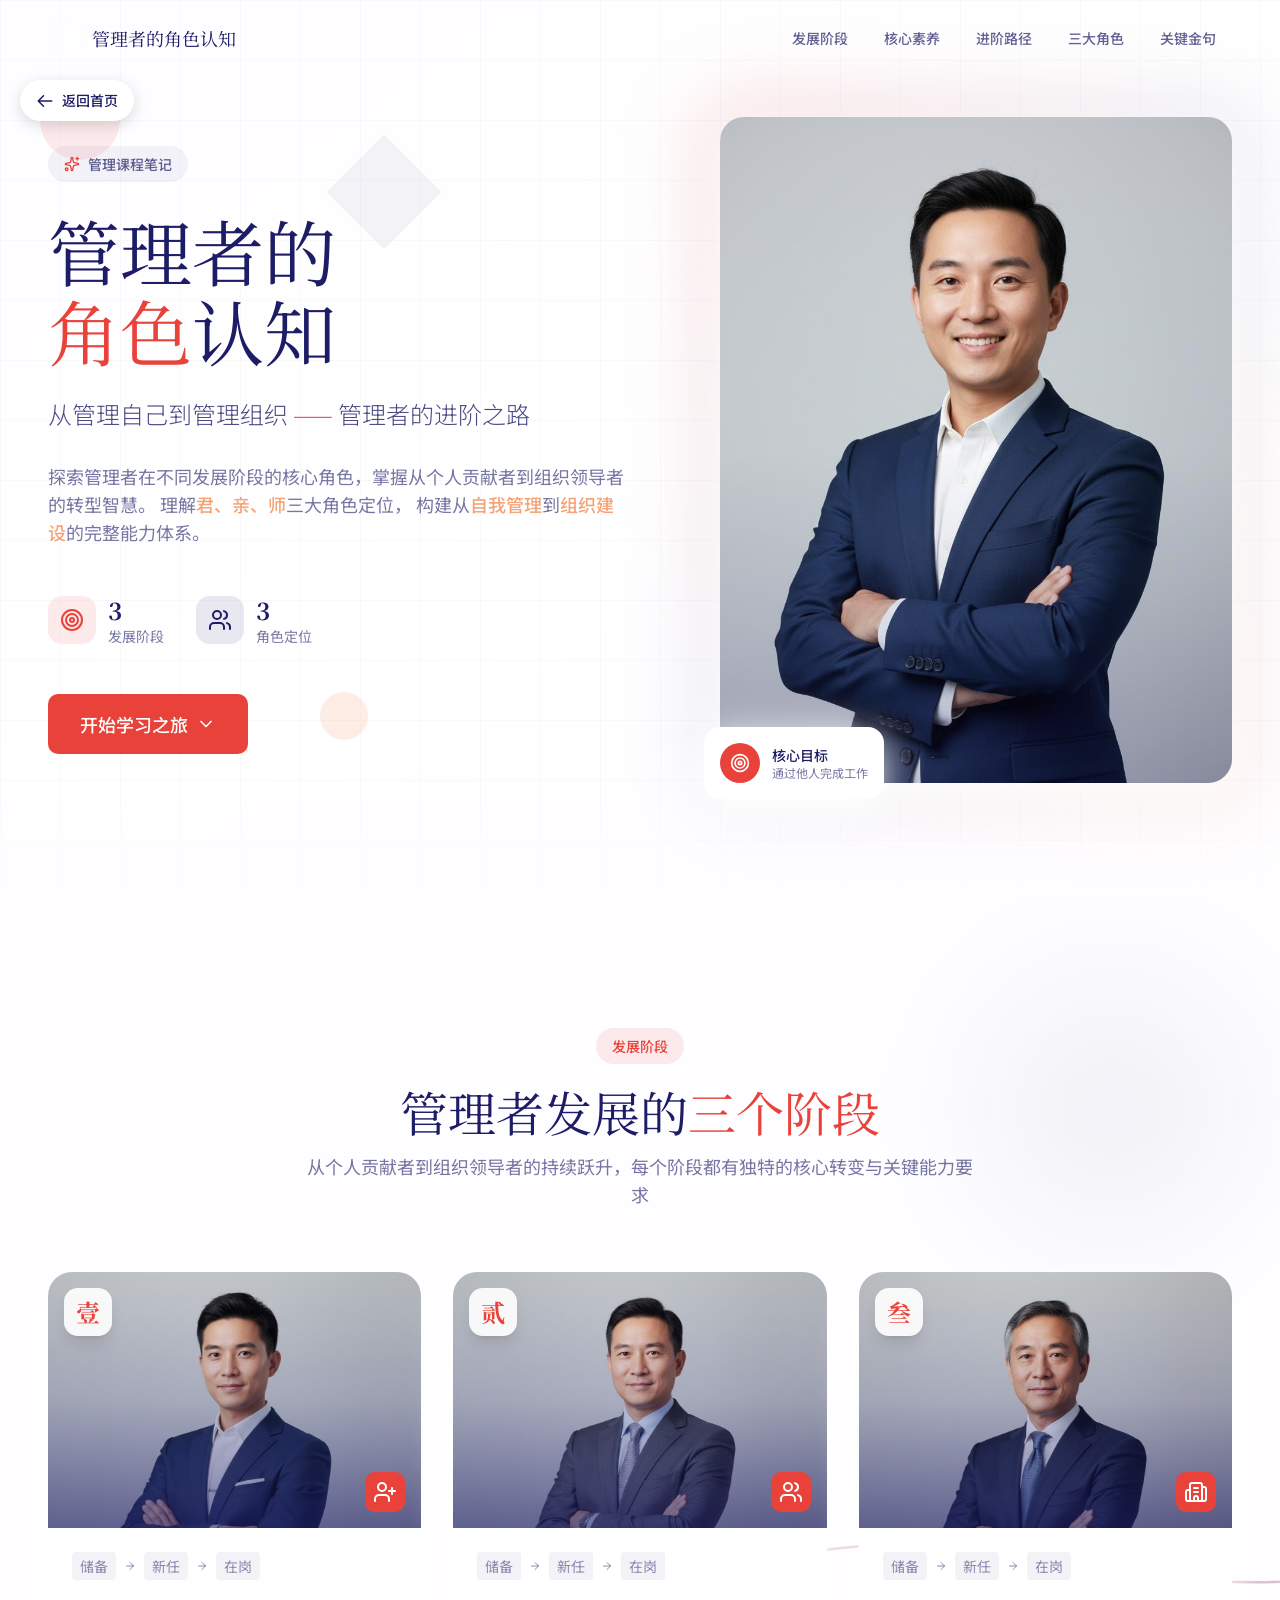
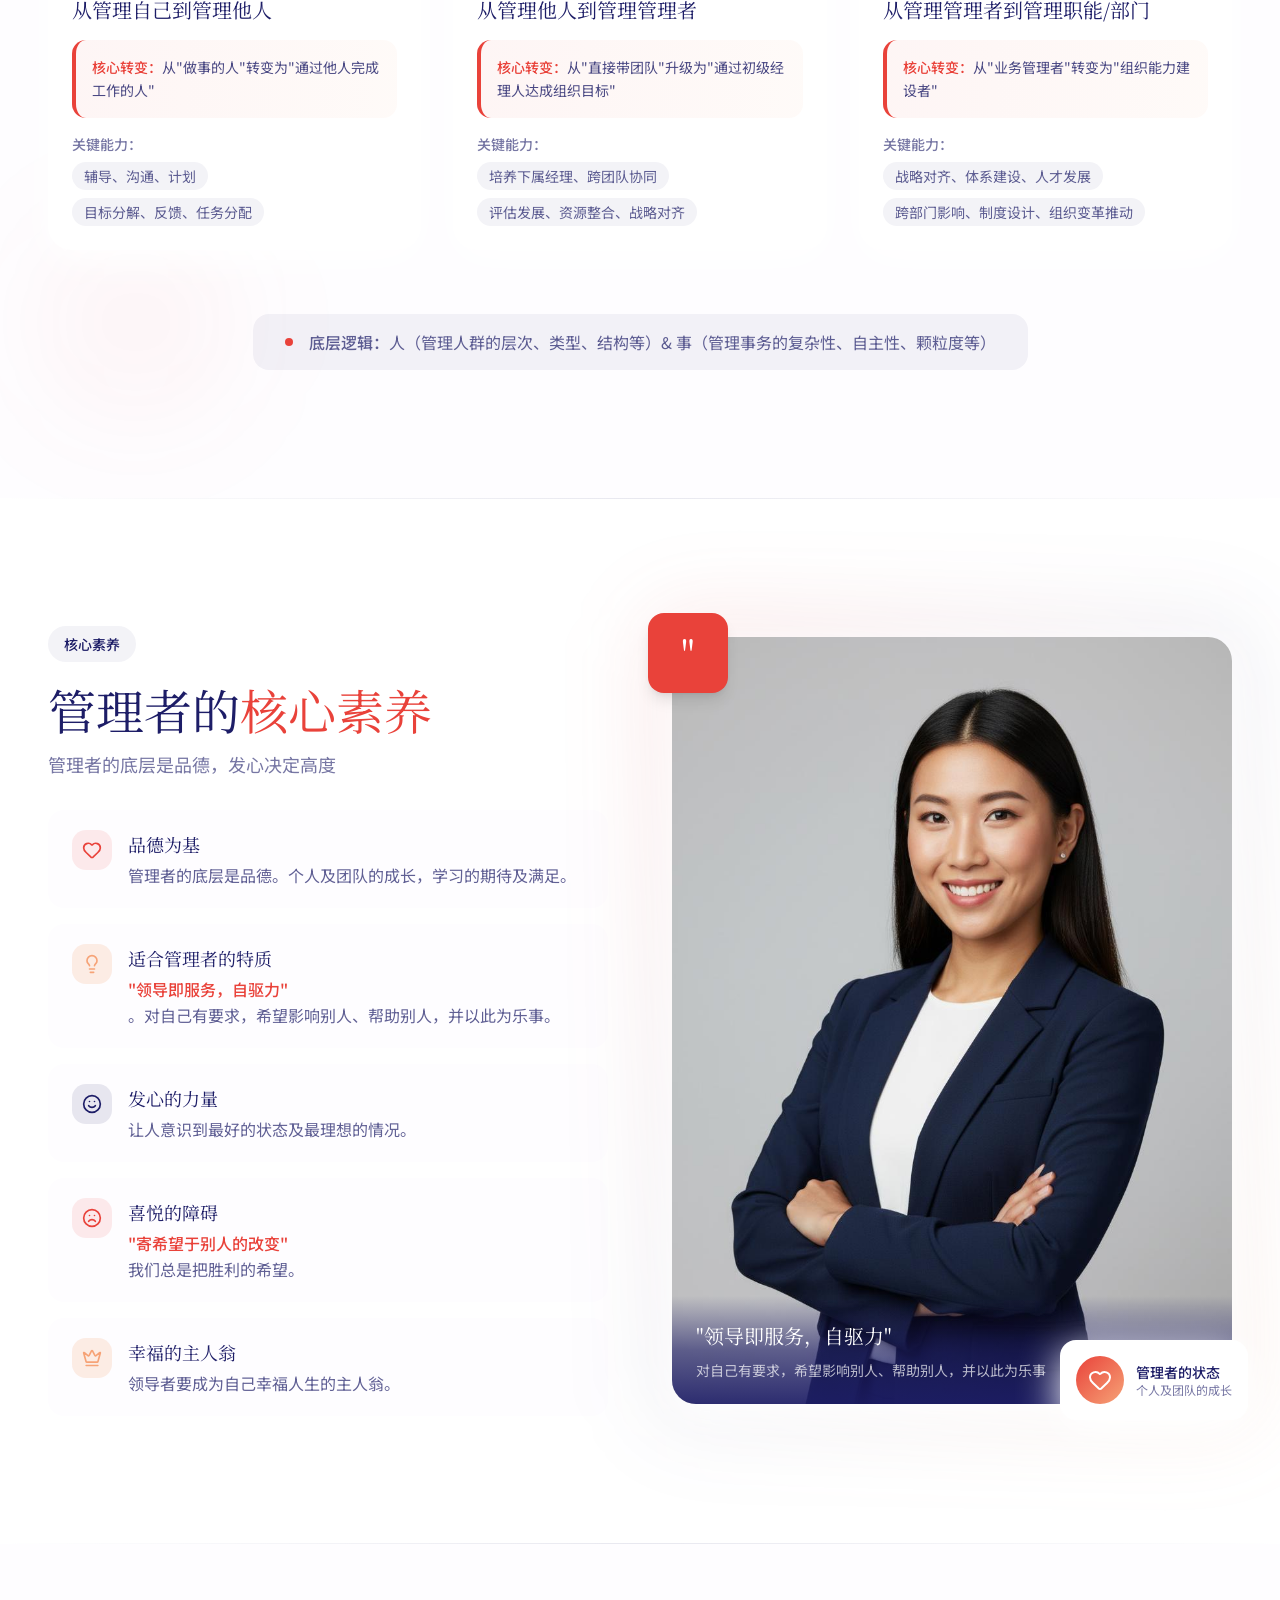
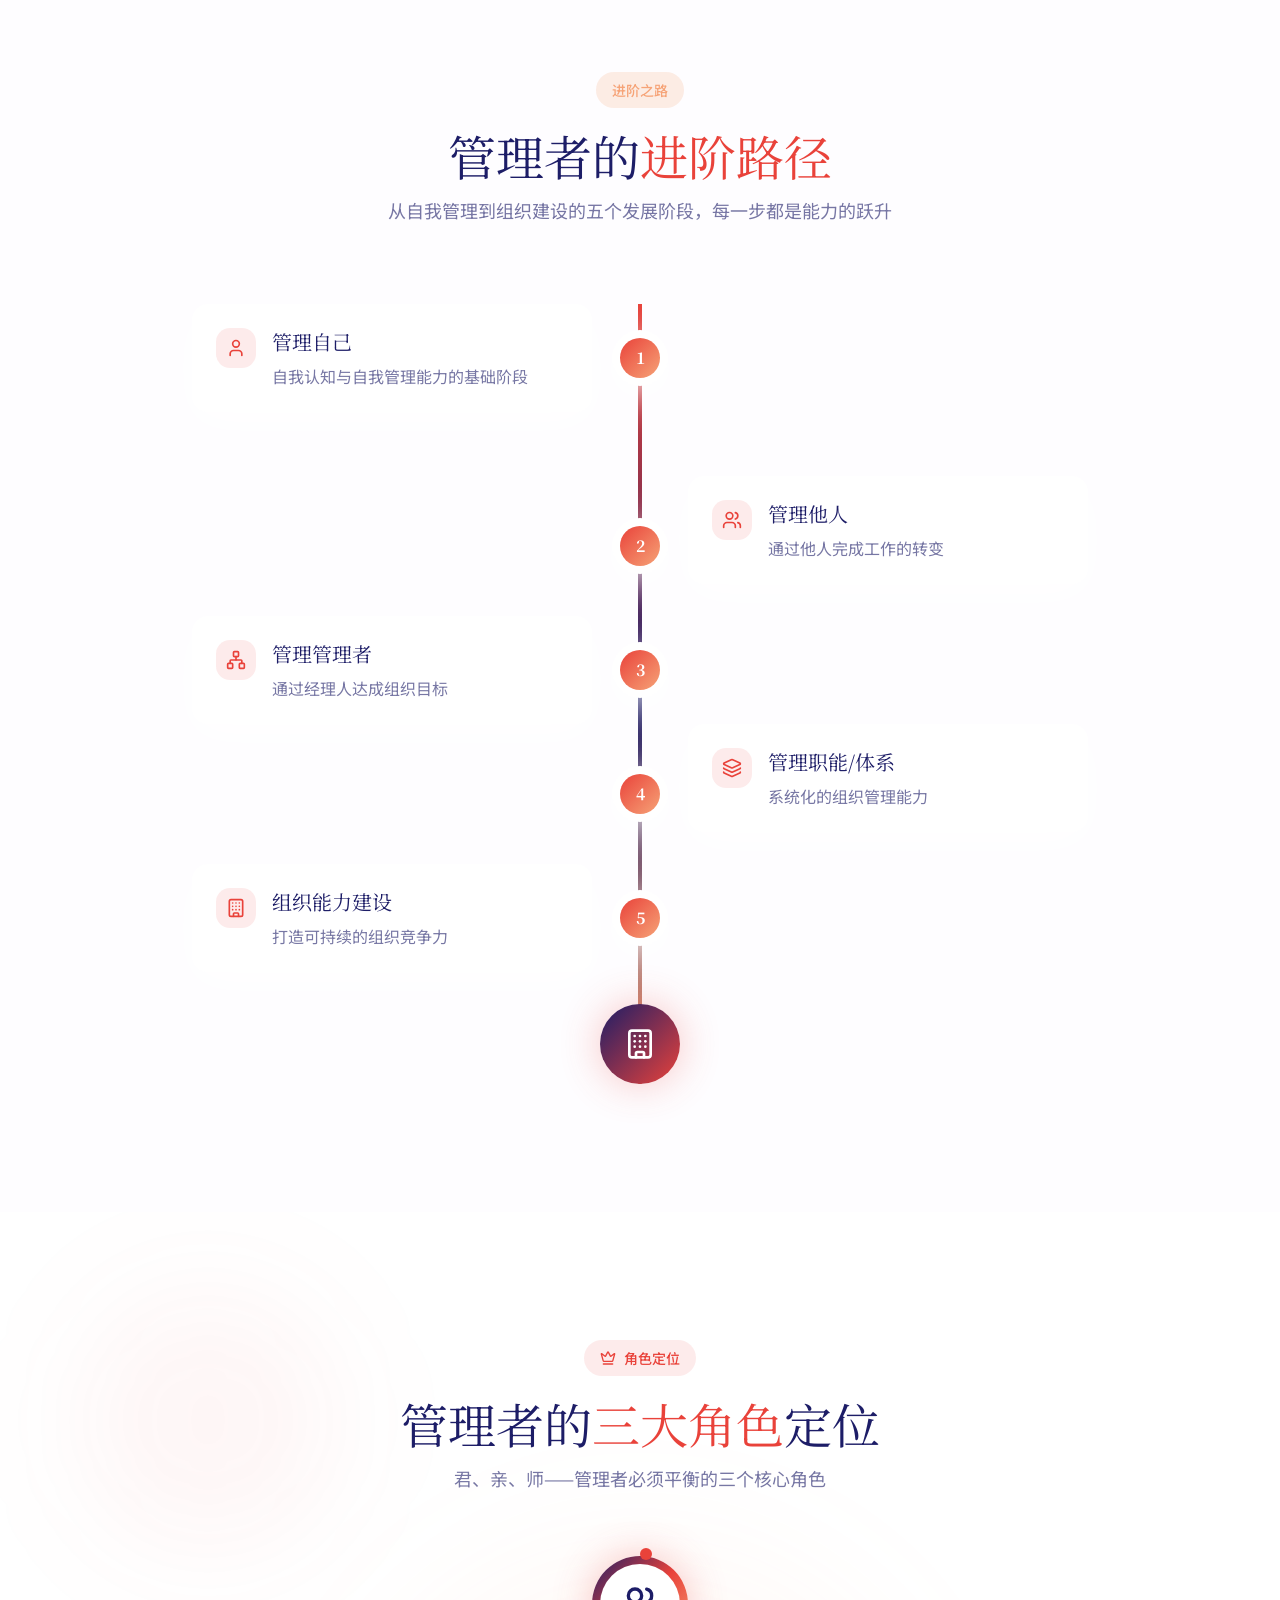
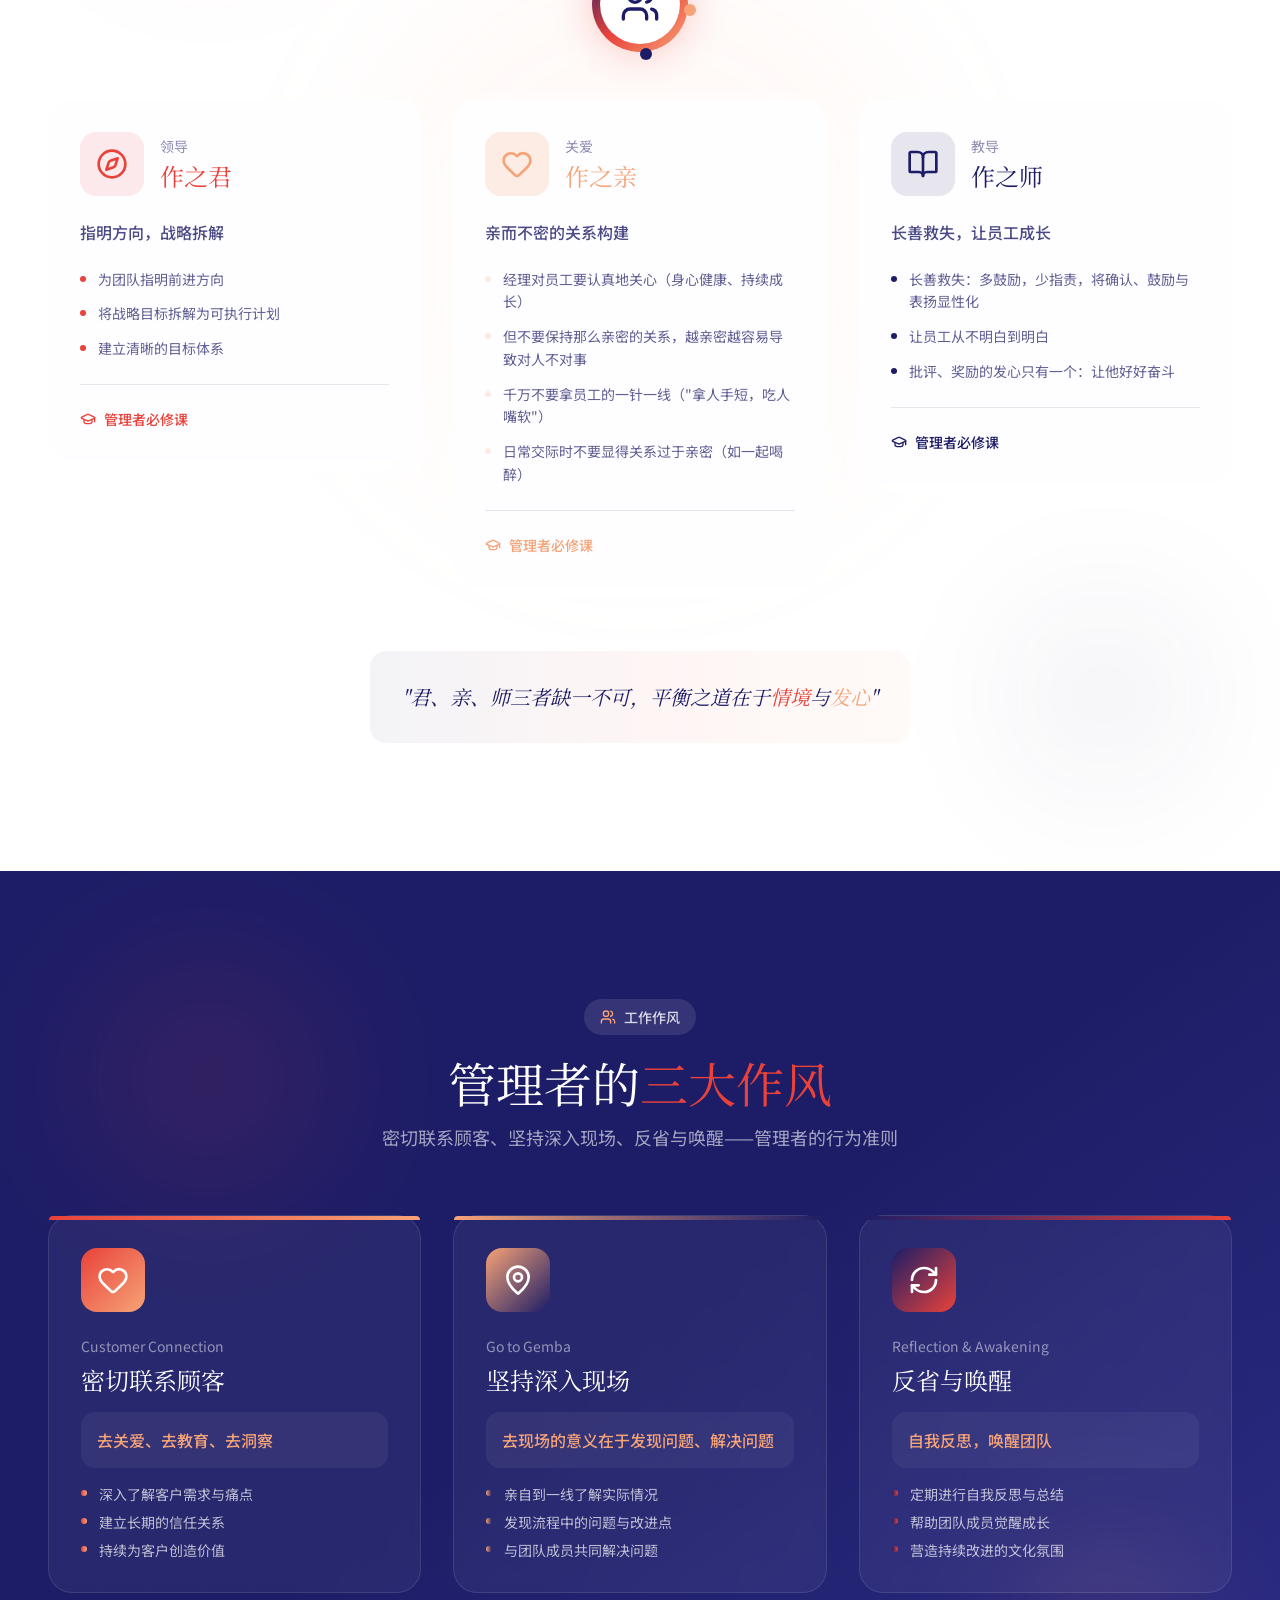
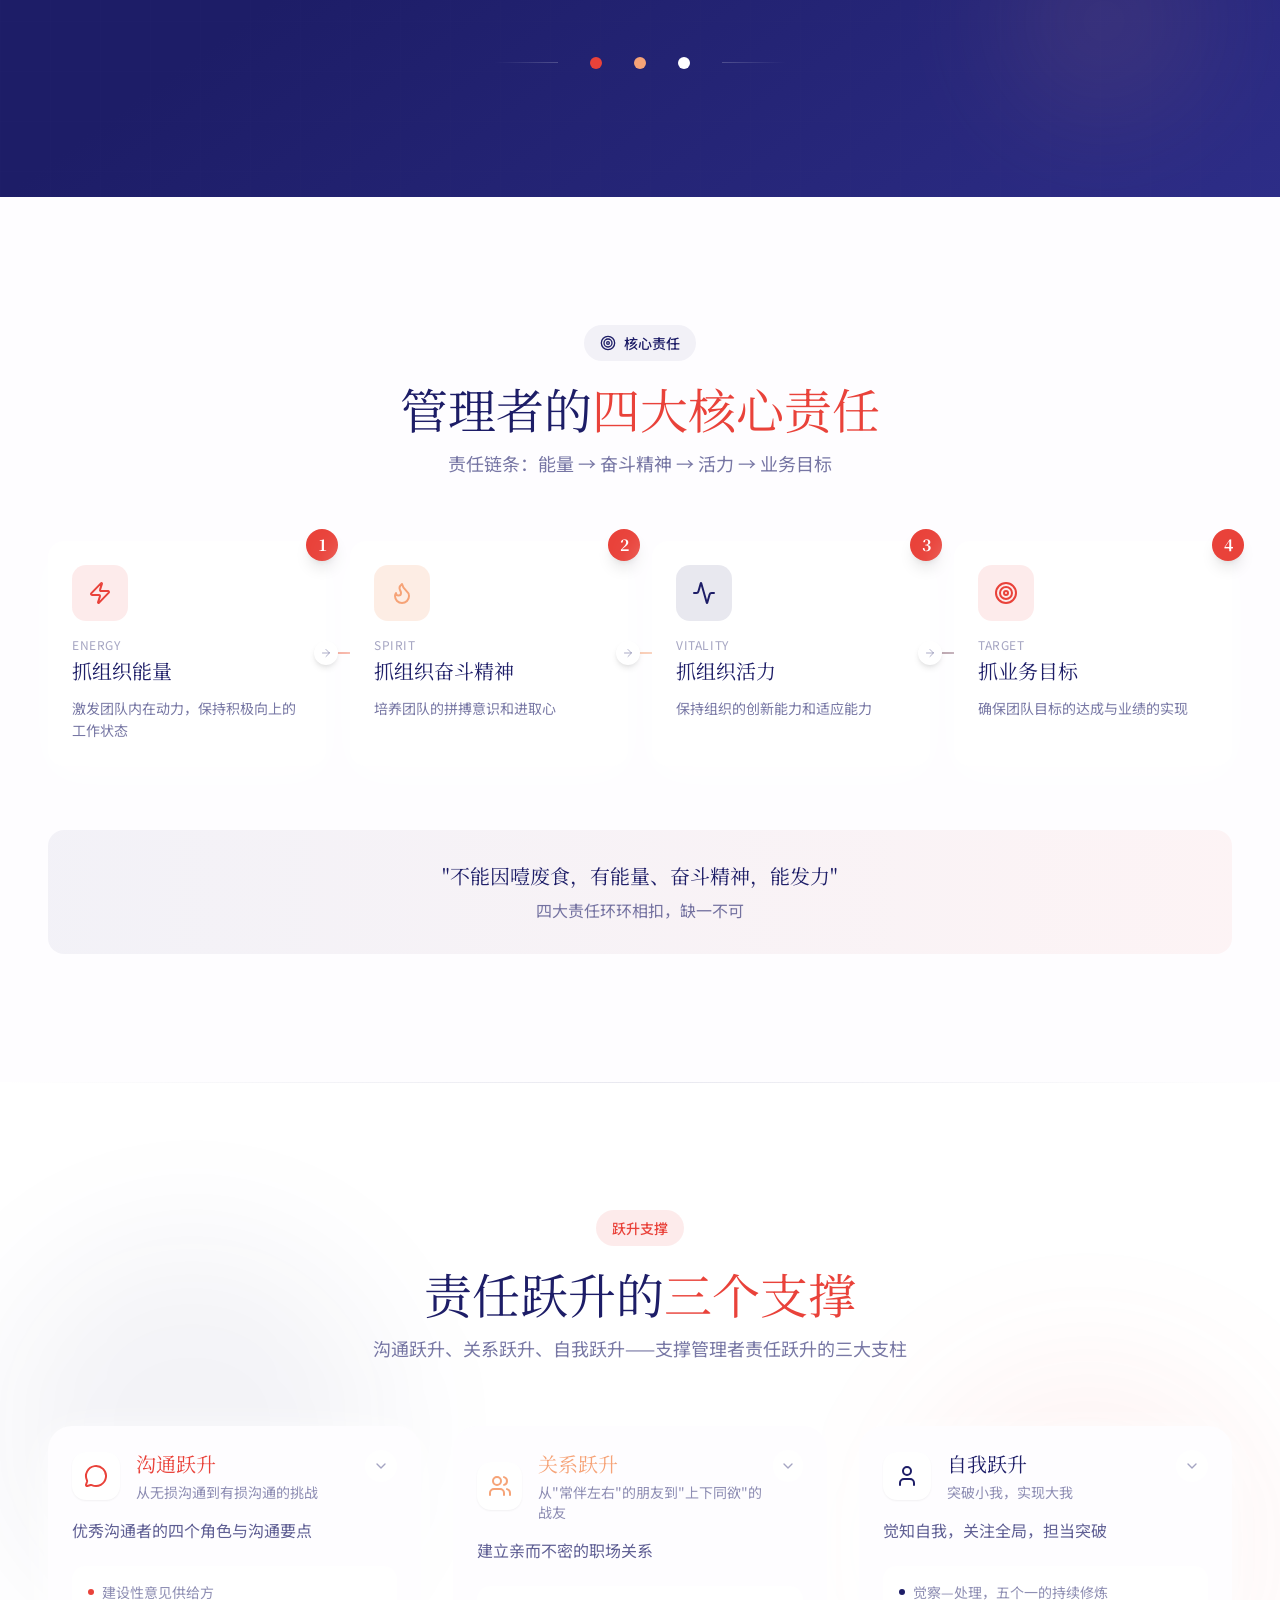
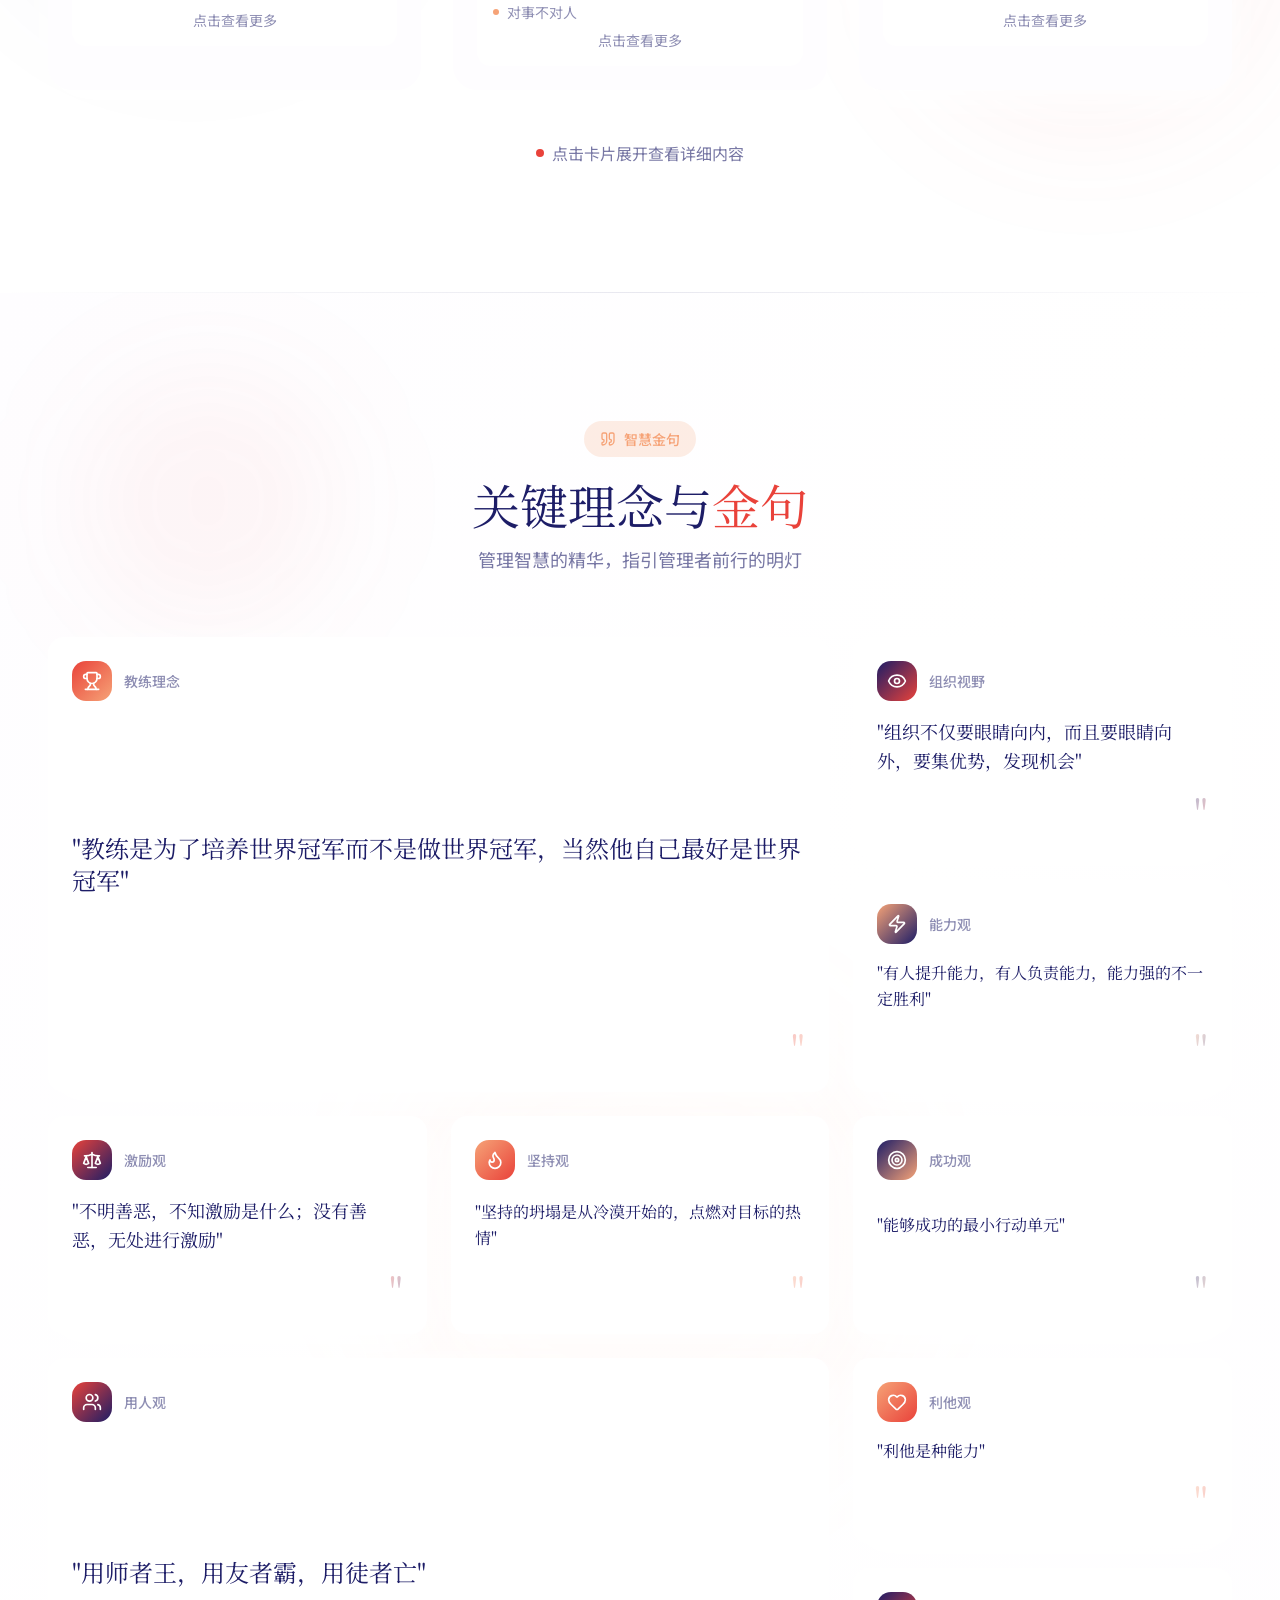
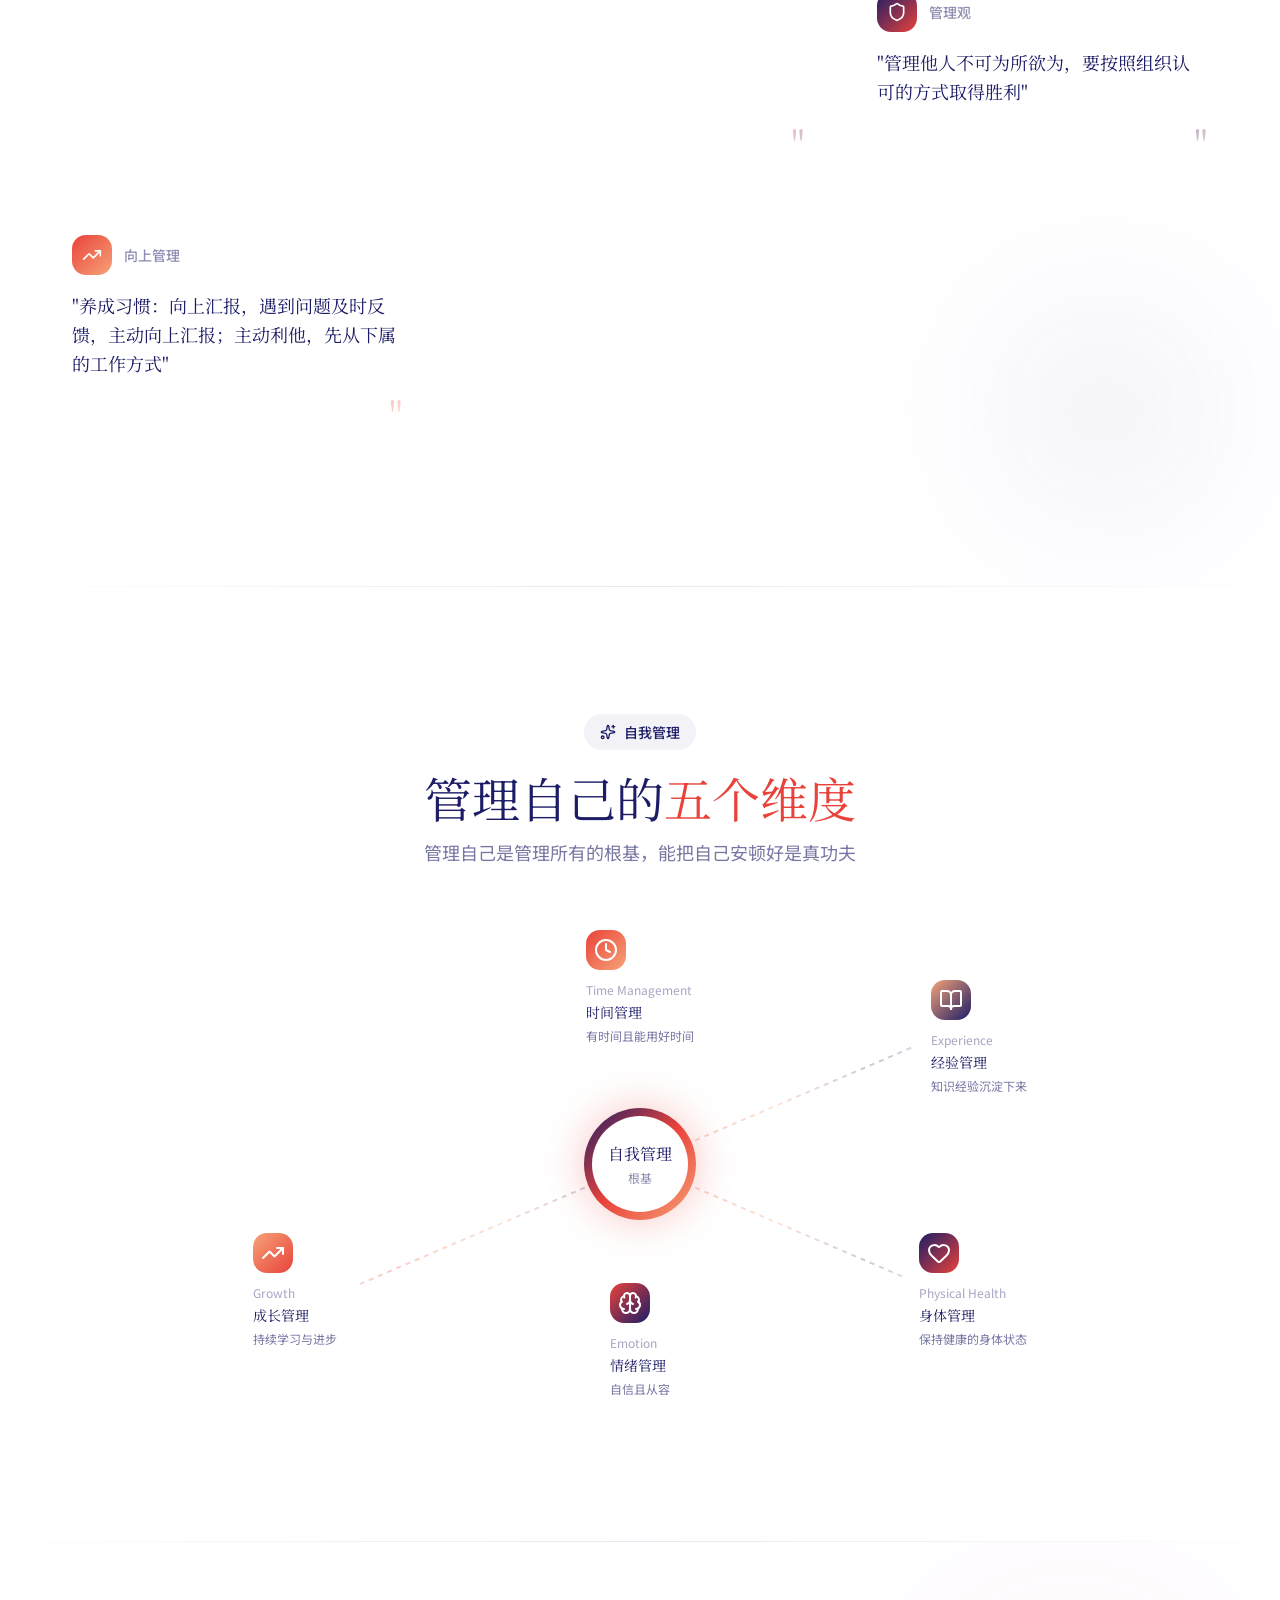
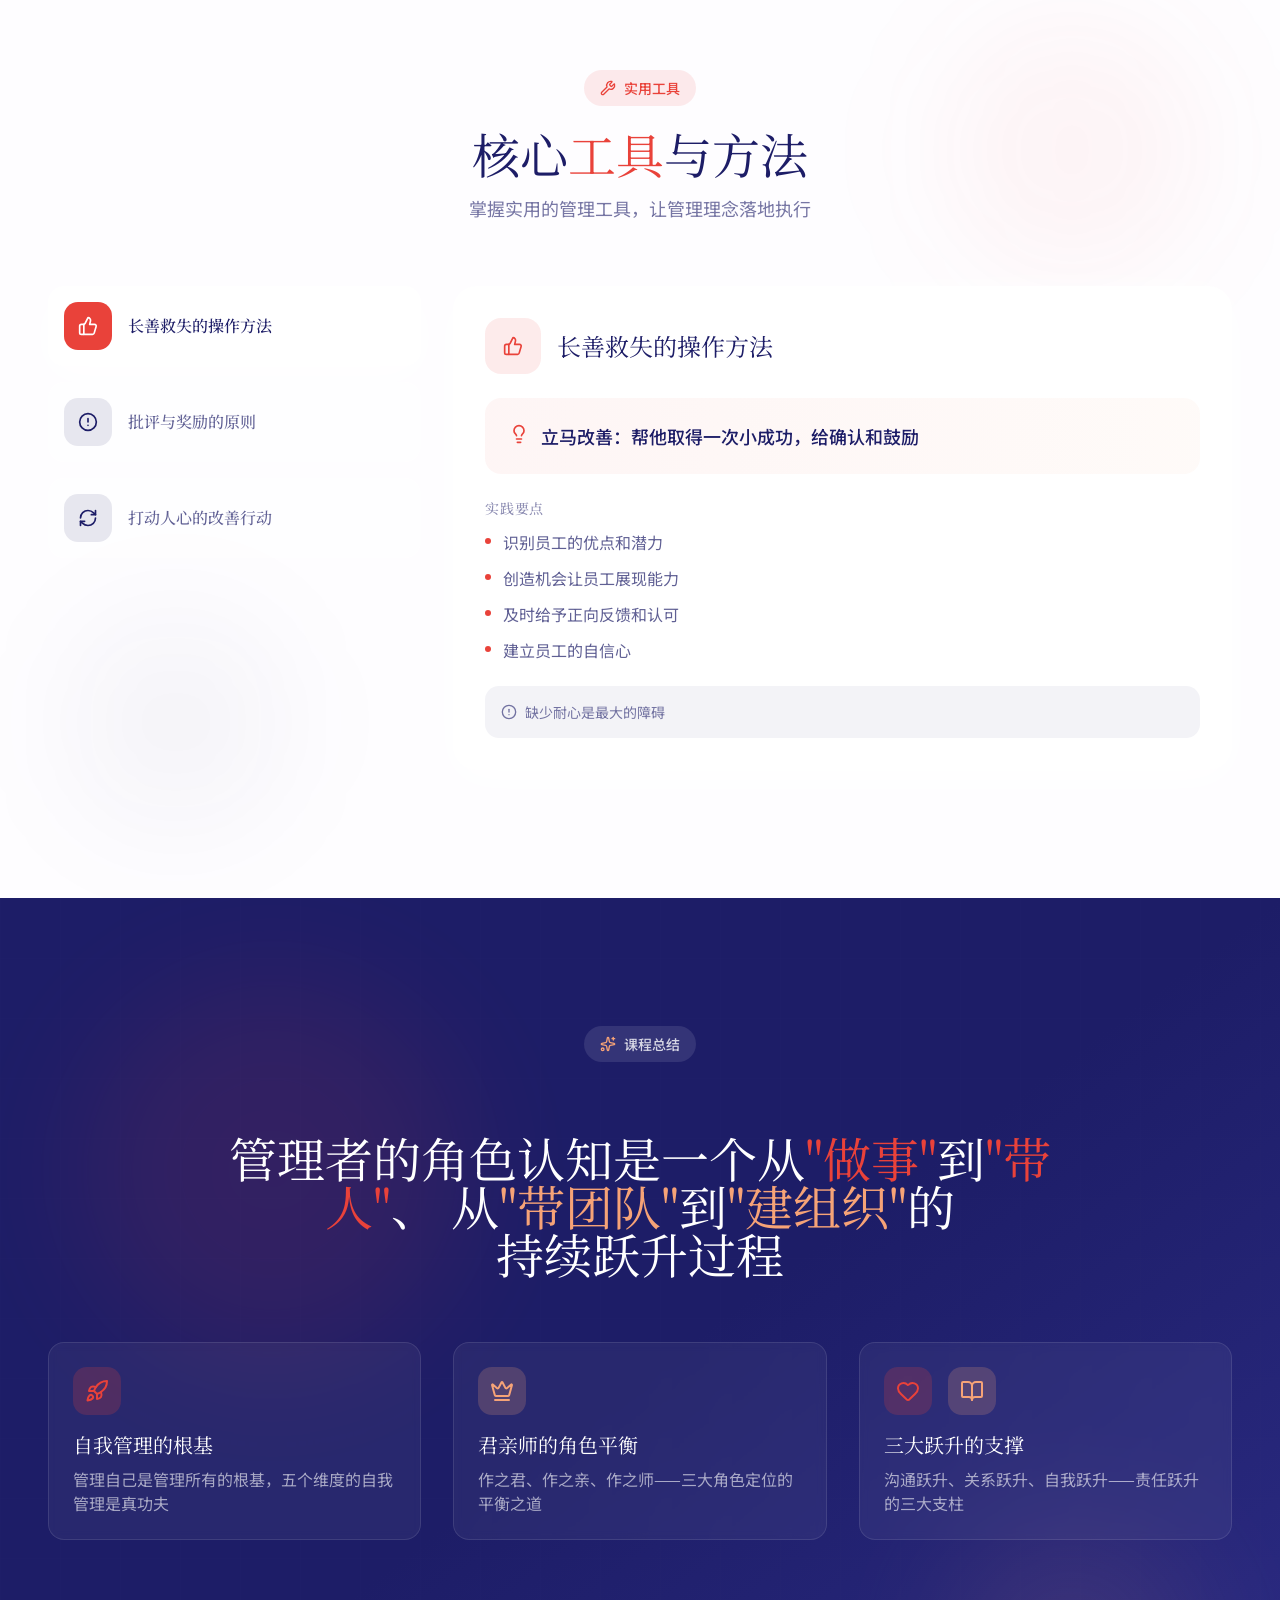
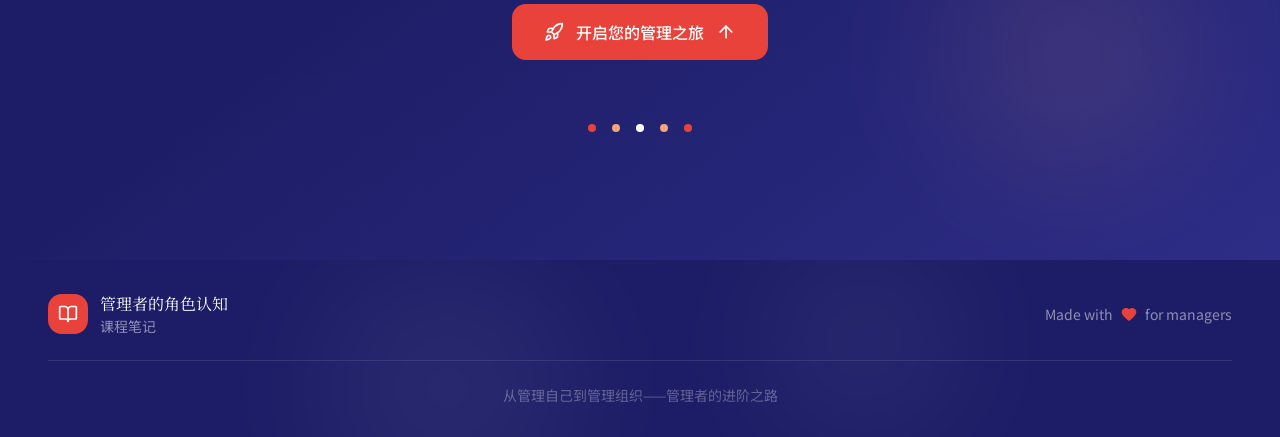
==== course/index.html @ 09b7cb30 "'修改文件目录'" ====
<!doctype html>
<html lang="en">
  <head>
    <meta charset="UTF-8" />
    <meta name="viewport" content="width=device-width, initial-scale=1.0" />
    <title>管理者的角色认知</title>
    <script type="module" crossorigin src="./assets/index-CRTE3Ofo.js"></script>
    <link rel="stylesheet" crossorigin href="./assets/index-DmTUFpWH.css">
    <style>
      /* 返回门户首页按钮 */
      .back-to-portal {
        position: fixed;
        top: 80px;
        left: 20px;
        z-index: 9999;
        display: flex;
        align-items: center;
        gap: 8px;
        padding: 10px 16px;
        background: white;
        border-radius: 50px;
        box-shadow: 0 4px 15px rgba(0,0,0,0.15);
        text-decoration: none;
        color: #1d1d67;
        font-size: 14px;
        font-weight: 500;
        transition: all 0.3s ease;
      }
      .back-to-portal:hover {
        background: #1d1d67;
        color: white;
        transform: translateY(-2px);
      }
      .back-to-portal svg {
        width: 18px;
        height: 18px;
      }
      
      /* 自我管理部分连接线 */
      .self-management-line {
        position: absolute;
        top: 50%;
        left: 50%;
        transform: translate(-50%, -50%);
        width: 2px;
        height: 80px;
        background: linear-gradient(to bottom, rgba(29,29,103,0.2), rgba(233,66,58,0.3));
        z-index: 5;
      }
      
      .self-management-line::before {
        content: '';
        position: absolute;
        top: -40px;
        left: 50%;
        transform: translateX(-50%);
        width: 2px;
        height: 40px;
        background: linear-gradient(to bottom, rgba(233,66,58,0.3), rgba(29,29,103,0.2));
      }
    </style>
  </head>
  <body>
    <!-- 返回门户首页按钮 -->
    <a href="../index.html" class="back-to-portal">
      <svg xmlns="http://www.w3.org/2000/svg" fill="none" viewBox="0 0 24 24" stroke="currentColor">
        <path stroke-linecap="round" stroke-linejoin="round" stroke-width="2" d="M10 19l-7-7m0 0l7-7m-7 7h18" />
      </svg>
      返回首页
    </a>
    <div id="root"></div>
    <script>
      // 添加自我管理部分连接线
      document.addEventListener('DOMContentLoaded', function() {
        setTimeout(function() {
          const svgContainer = document.querySelector('svg[viewBox="0 0 800 500"]');
          if (svgContainer) {
            const line = document.createElementNS('http://www.w3.org/2000/svg', 'line');
            line.setAttribute('x1', '400');
            line.setAttribute('y1', '250');
            line.setAttribute('x2', '400');
            line.setAttribute('y2', '80');
            line.setAttribute('stroke', 'url(#line-gradient)');
            line.setAttribute('stroke-width', '2');
            line.setAttribute('stroke-dasharray', '5 5');
            line.setAttribute('opacity', '0.3');
            svgContainer.insertBefore(line, svgContainer.firstChild);
          }
        }, 1000);
      });
    </script>
  </body>
</html>
---- course/assets/index-DmTUFpWH.css ----
@import"https://fonts.googleapis.com/css2?family=Noto+Sans+SC:wght@400;500;700&family=Noto+Serif+SC:wght@400;500;600;700&display=swap";*,:before,:after{--tw-border-spacing-x: 0;--tw-border-spacing-y: 0;--tw-translate-x: 0;--tw-translate-y: 0;--tw-rotate: 0;--tw-skew-x: 0;--tw-skew-y: 0;--tw-scale-x: 1;--tw-scale-y: 1;--tw-pan-x: ;--tw-pan-y: ;--tw-pinch-zoom: ;--tw-scroll-snap-strictness: proximity;--tw-gradient-from-position: ;--tw-gradient-via-position: ;--tw-gradient-to-position: ;--tw-ordinal: ;--tw-slashed-zero: ;--tw-numeric-figure: ;--tw-numeric-spacing: ;--tw-numeric-fraction: ;--tw-ring-inset: ;--tw-ring-offset-width: 0px;--tw-ring-offset-color: #fff;--tw-ring-color: rgb(59 130 246 / .5);--tw-ring-offset-shadow: 0 0 #0000;--tw-ring-shadow: 0 0 #0000;--tw-shadow: 0 0 #0000;--tw-shadow-colored: 0 0 #0000;--tw-blur: ;--tw-brightness: ;--tw-contrast: ;--tw-grayscale: ;--tw-hue-rotate: ;--tw-invert: ;--tw-saturate: ;--tw-sepia: ;--tw-drop-shadow: ;--tw-backdrop-blur: ;--tw-backdrop-brightness: ;--tw-backdrop-contrast: ;--tw-backdrop-grayscale: ;--tw-backdrop-hue-rotate: ;--tw-backdrop-invert: ;--tw-backdrop-opacity: ;--tw-backdrop-saturate: ;--tw-backdrop-sepia: ;--tw-contain-size: ;--tw-contain-layout: ;--tw-contain-paint: ;--tw-contain-style: }::backdrop{--tw-border-spacing-x: 0;--tw-border-spacing-y: 0;--tw-translate-x: 0;--tw-translate-y: 0;--tw-rotate: 0;--tw-skew-x: 0;--tw-skew-y: 0;--tw-scale-x: 1;--tw-scale-y: 1;--tw-pan-x: ;--tw-pan-y: ;--tw-pinch-zoom: ;--tw-scroll-snap-strictness: proximity;--tw-gradient-from-position: ;--tw-gradient-via-position: ;--tw-gradient-to-position: ;--tw-ordinal: ;--tw-slashed-zero: ;--tw-numeric-figure: ;--tw-numeric-spacing: ;--tw-numeric-fraction: ;--tw-ring-inset: ;--tw-ring-offset-width: 0px;--tw-ring-offset-color: #fff;--tw-ring-color: rgb(59 130 246 / .5);--tw-ring-offset-shadow: 0 0 #0000;--tw-ring-shadow: 0 0 #0000;--tw-shadow: 0 0 #0000;--tw-shadow-colored: 0 0 #0000;--tw-blur: ;--tw-brightness: ;--tw-contrast: ;--tw-grayscale: ;--tw-hue-rotate: ;--tw-invert: ;--tw-saturate: ;--tw-sepia: ;--tw-drop-shadow: ;--tw-backdrop-blur: ;--tw-backdrop-brightness: ;--tw-backdrop-contrast: ;--tw-backdrop-grayscale: ;--tw-backdrop-hue-rotate: ;--tw-backdrop-invert: ;--tw-backdrop-opacity: ;--tw-backdrop-saturate: ;--tw-backdrop-sepia: ;--tw-contain-size: ;--tw-contain-layout: ;--tw-contain-paint: ;--tw-contain-style: }*,:before,:after{box-sizing:border-box;border-width:0;border-style:solid;border-color:#e5e7eb}:before,:after{--tw-content: ""}html,:host{line-height:1.5;-webkit-text-size-adjust:100%;-moz-tab-size:4;-o-tab-size:4;tab-size:4;font-family:Noto Sans SC,sans-serif;font-feature-settings:normal;font-variation-settings:normal;-webkit-tap-highlight-color:transparent}body{margin:0;line-height:inherit}hr{height:0;color:inherit;border-top-width:1px}abbr:where([title]){-webkit-text-decoration:underline dotted;text-decoration:underline dotted}h1,h2,h3,h4,h5,h6{font-size:inherit;font-weight:inherit}a{color:inherit;text-decoration:inherit}b,strong{font-weight:bolder}code,kbd,samp,pre{font-family:ui-monospace,SFMono-Regular,Menlo,Monaco,Consolas,Liberation Mono,Courier New,monospace;font-feature-settings:normal;font-variation-settings:normal;font-size:1em}small{font-size:80%}sub,sup{font-size:75%;line-height:0;position:relative;vertical-align:baseline}sub{bottom:-.25em}sup{top:-.5em}table{text-indent:0;border-color:inherit;border-collapse:collapse}button,input,optgroup,select,textarea{font-family:inherit;font-feature-settings:inherit;font-variation-settings:inherit;font-size:100%;font-weight:inherit;line-height:inherit;letter-spacing:inherit;color:inherit;margin:0;padding:0}button,select{text-transform:none}button,input:where([type=button]),input:where([type=reset]),input:where([type=submit]){-webkit-appearance:button;background-color:transparent;background-image:none}:-moz-focusring{outline:auto}:-moz-ui-invalid{box-shadow:none}progress{vertical-align:baseline}::-webkit-inner-spin-button,::-webkit-outer-spin-button{height:auto}[type=search]{-webkit-appearance:textfield;outline-offset:-2px}::-webkit-search-decoration{-webkit-appearance:none}::-webkit-file-upload-button{-webkit-appearance:button;font:inherit}summary{display:list-item}blockquote,dl,dd,h1,h2,h3,h4,h5,h6,hr,figure,p,pre{margin:0}fieldset{margin:0;padding:0}legend{padding:0}ol,ul,menu{list-style:none;margin:0;padding:0}dialog{padding:0}textarea{resize:vertical}input::-moz-placeholder,textarea::-moz-placeholder{opacity:1;color:#9ca3af}input::placeholder,textarea::placeholder{opacity:1;color:#9ca3af}button,[role=button]{cursor:pointer}:disabled{cursor:default}img,svg,video,canvas,audio,iframe,embed,object{display:block;vertical-align:middle}img,video{max-width:100%;height:auto}[hidden]:where(:not([hidden=until-found])){display:none}:root{--background: 0 0% 100%;--foreground: 243 55% 26%;--card: 0 0% 100%;--card-foreground: 243 55% 26%;--popover: 0 0% 100%;--popover-foreground: 243 55% 26%;--primary: 243 55% 26%;--primary-foreground: 0 0% 100%;--secondary: 300 33% 99%;--secondary-foreground: 243 55% 26%;--muted: 240 4.8% 95.9%;--muted-foreground: 243 30% 50%;--accent: 4 80% 57%;--accent-foreground: 0 0% 100%;--destructive: 0 84.2% 60.2%;--destructive-foreground: 0 0% 98%;--border: 240 5.9% 90%;--input: 240 5.9% 90%;--ring: 4 80% 57%;--radius: .625rem;--navy: #1d1d67;--cream: #fefdff;--red: #e9423a;--peach: #f6a377;--white: #ffffff;--ease-expo-out: cubic-bezier(.16, 1, .3, 1);--ease-expo-in: cubic-bezier(.7, 0, .84, 0);--ease-elastic: cubic-bezier(.68, -.55, .265, 1.55);--ease-smooth: cubic-bezier(.4, 0, .2, 1);--ease-dramatic: cubic-bezier(.87, 0, .13, 1);--ease-bounce: cubic-bezier(.34, 1.56, .64, 1)}*{border-color:hsl(var(--border))}html{scroll-behavior:smooth}body{background-color:hsl(var(--background));color:hsl(var(--foreground));-webkit-font-smoothing:antialiased;-moz-osx-font-smoothing:grayscale;font-family:Noto Sans SC,sans-serif}h1,h2,h3,h4,h5,h6{font-family:"Noto Serif SC",serif}.container{width:100%}@media(min-width:640px){.container{max-width:640px}}@media(min-width:768px){.container{max-width:768px}}@media(min-width:1024px){.container{max-width:1024px}}@media(min-width:1280px){.container{max-width:1280px}}@media(min-width:1536px){.container{max-width:1536px}}.sr-only{position:absolute;width:1px;height:1px;padding:0;margin:-1px;overflow:hidden;clip:rect(0,0,0,0);white-space:nowrap;border-width:0}.pointer-events-none{pointer-events:none}.visible{visibility:visible}.invisible{visibility:hidden}.fixed{position:fixed}.absolute{position:absolute}.relative{position:relative}.-inset-4{inset:-1rem}.-inset-8{inset:-2rem}.inset-0{inset:0}.inset-x-0{left:0;right:0}.inset-y-0{top:0;bottom:0}.-bottom-12{bottom:-3rem}.-bottom-2{bottom:-.5rem}.-bottom-4{bottom:-1rem}.-left-12{left:-3rem}.-left-4{left:-1rem}.-left-6{left:-1.5rem}.-right-12{right:-3rem}.-right-2{right:-.5rem}.-right-3{right:-.75rem}.-right-4{right:-1rem}.-top-12{top:-3rem}.-top-2{top:-.5rem}.-top-3{top:-.75rem}.-top-6{top:-1.5rem}.bottom-0{bottom:0}.bottom-1\/3{bottom:33.333333%}.bottom-20{bottom:5rem}.bottom-32{bottom:8rem}.bottom-4{bottom:1rem}.bottom-40{bottom:10rem}.bottom-\[10\%\]{bottom:10%}.left-0{left:0}.left-1\/2{left:50%}.left-1\/4{left:25%}.left-10{left:2.5rem}.left-2{left:.5rem}.left-20{left:5rem}.left-4{left:1rem}.left-\[5\%\]{left:5%}.left-\[50\%\]{left:50%}.right-0{right:0}.right-1{right:.25rem}.right-1\/3{right:33.333333%}.right-1\/4{right:25%}.right-10{right:2.5rem}.right-2{right:.5rem}.right-20{right:5rem}.right-3{right:.75rem}.right-4{right:1rem}.right-\[5\%\]{right:5%}.top-0{top:0}.top-1\.5{top:.375rem}.top-1\/2{top:50%}.top-1\/3{top:33.333333%}.top-1\/4{top:25%}.top-16{top:4rem}.top-20{top:5rem}.top-3\.5{top:.875rem}.top-32{top:8rem}.top-4{top:1rem}.top-40{top:10rem}.top-\[10\%\]{top:10%}.top-\[1px\]{top:1px}.top-\[50\%\]{top:50%}.top-\[60\%\]{top:60%}.top-full{top:100%}.isolate{isolation:isolate}.z-10{z-index:10}.z-20{z-index:20}.z-40{z-index:40}.z-50{z-index:50}.z-\[1\]{z-index:1}.order-first{order:-9999}.order-last{order:9999}.col-start-1{grid-column-start:1}.col-start-2{grid-column-start:2}.col-start-3{grid-column-start:3}.row-span-2{grid-row:span 2 / span 2}.row-start-1{grid-row-start:1}.row-start-2{grid-row-start:2}.row-start-3{grid-row-start:3}.\!m-0{margin:0!important}.-mx-1{margin-left:-.25rem;margin-right:-.25rem}.-my-2{margin-top:-.5rem;margin-bottom:-.5rem}.mx-2{margin-left:.5rem;margin-right:.5rem}.mx-3\.5{margin-left:.875rem;margin-right:.875rem}.mx-auto{margin-left:auto;margin-right:auto}.my-0{margin-top:0;margin-bottom:0}.my-0\.5{margin-top:.125rem;margin-bottom:.125rem}.my-1{margin-top:.25rem;margin-bottom:.25rem}.-ml-4{margin-left:-1rem}.-mt-4{margin-top:-1rem}.mb-1{margin-bottom:.25rem}.mb-12{margin-bottom:3rem}.mb-16{margin-bottom:4rem}.mb-2{margin-bottom:.5rem}.mb-20{margin-bottom:5rem}.mb-3{margin-bottom:.75rem}.mb-4{margin-bottom:1rem}.mb-6{margin-bottom:1.5rem}.mb-8{margin-bottom:2rem}.ml-1{margin-left:.25rem}.ml-4{margin-left:1rem}.ml-auto{margin-left:auto}.mt-0\.5{margin-top:.125rem}.mt-1{margin-top:.25rem}.mt-1\.5{margin-top:.375rem}.mt-12{margin-top:3rem}.mt-16{margin-top:4rem}.mt-2{margin-top:.5rem}.mt-4{margin-top:1rem}.mt-6{margin-top:1.5rem}.mt-8{margin-top:2rem}.mt-auto{margin-top:auto}.line-clamp-1{overflow:hidden;display:-webkit-box;-webkit-box-orient:vertical;-webkit-line-clamp:1}.line-clamp-2{overflow:hidden;display:-webkit-box;-webkit-box-orient:vertical;-webkit-line-clamp:2}.block{display:block}.inline-block{display:inline-block}.flex{display:flex}.inline-flex{display:inline-flex}.table{display:table}.table-caption{display:table-caption}.table-cell{display:table-cell}.table-row{display:table-row}.grid{display:grid}.hidden{display:none}.aspect-square{aspect-ratio:1 / 1}.aspect-video{aspect-ratio:16 / 9}.size-10{width:2.5rem;height:2.5rem}.size-2{width:.5rem;height:.5rem}.size-2\.5{width:.625rem;height:.625rem}.size-3{width:.75rem;height:.75rem}.size-3\.5{width:.875rem;height:.875rem}.size-4{width:1rem;height:1rem}.size-6{width:1.5rem;height:1.5rem}.size-7{width:1.75rem;height:1.75rem}.size-8{width:2rem;height:2rem}.size-9{width:2.25rem;height:2.25rem}.size-auto{width:auto;height:auto}.size-full{width:100%;height:100%}.h-0\.5{height:.125rem}.h-1{height:.25rem}.h-1\.5{height:.375rem}.h-1\/3{height:33.333333%}.h-10{height:2.5rem}.h-12{height:3rem}.h-14{height:3.5rem}.h-16{height:4rem}.h-2{height:.5rem}.h-2\.5{height:.625rem}.h-20{height:5rem}.h-24{height:6rem}.h-28{height:7rem}.h-3{height:.75rem}.h-32{height:8rem}.h-4{height:1rem}.h-48{height:12rem}.h-5{height:1.25rem}.h-6{height:1.5rem}.h-64{height:16rem}.h-7{height:1.75rem}.h-8{height:2rem}.h-9{height:2.25rem}.h-96{height:24rem}.h-\[1\.15rem\]{height:1.15rem}.h-\[500px\]{height:500px}.h-\[600px\]{height:600px}.h-\[800px\]{height:800px}.h-\[calc\(100\%-1px\)\]{height:calc(100% - 1px)}.h-\[var\(--radix-navigation-menu-viewport-height\)\]{height:var(--radix-navigation-menu-viewport-height)}.h-\[var\(--radix-select-trigger-height\)\]{height:var(--radix-select-trigger-height)}.h-auto{height:auto}.h-full{height:100%}.h-px{height:1px}.h-svh{height:100svh}.max-h-0{max-height:0px}.max-h-\[300px\]{max-height:300px}.max-h-\[500px\]{max-height:500px}.min-h-0{min-height:0px}.min-h-16{min-height:4rem}.min-h-4{min-height:1rem}.min-h-screen{min-height:100vh}.min-h-svh{min-height:100svh}.w-0{width:0px}.w-0\.5{width:.125rem}.w-1{width:.25rem}.w-1\.5{width:.375rem}.w-10{width:2.5rem}.w-12{width:3rem}.w-14{width:3.5rem}.w-16{width:4rem}.w-2{width:.5rem}.w-2\.5{width:.625rem}.w-20{width:5rem}.w-24{width:6rem}.w-28{width:7rem}.w-3{width:.75rem}.w-3\/4{width:75%}.w-32{width:8rem}.w-4{width:1rem}.w-48{width:12rem}.w-5{width:1.25rem}.w-6{width:1.5rem}.w-64{width:16rem}.w-72{width:18rem}.w-8{width:2rem}.w-9{width:2.25rem}.w-96{width:24rem}.w-\[100px\]{width:100px}.w-\[500px\]{width:500px}.w-\[600px\]{width:600px}.w-\[800px\]{width:800px}.w-auto{width:auto}.w-fit{width:-moz-fit-content;width:fit-content}.w-full{width:100%}.w-max{width:-moz-max-content;width:max-content}.w-px{width:1px}.min-w-0{min-width:0px}.min-w-10{min-width:2.5rem}.min-w-5{min-width:1.25rem}.min-w-8{min-width:2rem}.min-w-9{min-width:2.25rem}.min-w-\[12rem\]{min-width:12rem}.min-w-\[8rem\]{min-width:8rem}.min-w-\[var\(--radix-select-trigger-width\)\]{min-width:var(--radix-select-trigger-width)}.max-w-2xl{max-width:42rem}.max-w-3xl{max-width:48rem}.max-w-4xl{max-width:56rem}.max-w-\[160px\]{max-width:160px}.max-w-\[calc\(100\%-2rem\)\]{max-width:calc(100% - 2rem)}.max-w-max{max-width:-moz-max-content;max-width:max-content}.max-w-md{max-width:28rem}.max-w-sm{max-width:24rem}.max-w-xl{max-width:36rem}.flex-1{flex:1 1 0%}.flex-shrink-0,.shrink-0{flex-shrink:0}.grow{flex-grow:1}.grow-0{flex-grow:0}.basis-full{flex-basis:100%}.caption-bottom{caption-side:bottom}.border-collapse{border-collapse:collapse}.-translate-x-1\/2{--tw-translate-x: -50%;transform:translate(var(--tw-translate-x),var(--tw-translate-y)) rotate(var(--tw-rotate)) skew(var(--tw-skew-x)) skewY(var(--tw-skew-y)) scaleX(var(--tw-scale-x)) scaleY(var(--tw-scale-y))}.-translate-x-px{--tw-translate-x: -1px;transform:translate(var(--tw-translate-x),var(--tw-translate-y)) rotate(var(--tw-rotate)) skew(var(--tw-skew-x)) skewY(var(--tw-skew-y)) scaleX(var(--tw-scale-x)) scaleY(var(--tw-scale-y))}.-translate-y-1\/2{--tw-translate-y: -50%;transform:translate(var(--tw-translate-x),var(--tw-translate-y)) rotate(var(--tw-rotate)) skew(var(--tw-skew-x)) skewY(var(--tw-skew-y)) scaleX(var(--tw-scale-x)) scaleY(var(--tw-scale-y))}.-translate-y-4{--tw-translate-y: -1rem;transform:translate(var(--tw-translate-x),var(--tw-translate-y)) rotate(var(--tw-rotate)) skew(var(--tw-skew-x)) skewY(var(--tw-skew-y)) scaleX(var(--tw-scale-x)) scaleY(var(--tw-scale-y))}.translate-x-\[-50\%\]{--tw-translate-x: -50%;transform:translate(var(--tw-translate-x),var(--tw-translate-y)) rotate(var(--tw-rotate)) skew(var(--tw-skew-x)) skewY(var(--tw-skew-y)) scaleX(var(--tw-scale-x)) scaleY(var(--tw-scale-y))}.translate-x-px{--tw-translate-x: 1px;transform:translate(var(--tw-translate-x),var(--tw-translate-y)) rotate(var(--tw-rotate)) skew(var(--tw-skew-x)) skewY(var(--tw-skew-y)) scaleX(var(--tw-scale-x)) scaleY(var(--tw-scale-y))}.translate-y-0{--tw-translate-y: 0px;transform:translate(var(--tw-translate-x),var(--tw-translate-y)) rotate(var(--tw-rotate)) skew(var(--tw-skew-x)) skewY(var(--tw-skew-y)) scaleX(var(--tw-scale-x)) scaleY(var(--tw-scale-y))}.translate-y-0\.5{--tw-translate-y: .125rem;transform:translate(var(--tw-translate-x),var(--tw-translate-y)) rotate(var(--tw-rotate)) skew(var(--tw-skew-x)) skewY(var(--tw-skew-y)) scaleX(var(--tw-scale-x)) scaleY(var(--tw-scale-y))}.translate-y-\[-50\%\]{--tw-translate-y: -50%;transform:translate(var(--tw-translate-x),var(--tw-translate-y)) rotate(var(--tw-rotate)) skew(var(--tw-skew-x)) skewY(var(--tw-skew-y)) scaleX(var(--tw-scale-x)) scaleY(var(--tw-scale-y))}.translate-y-\[calc\(-50\%_-_2px\)\]{--tw-translate-y: calc(-50% - 2px) ;transform:translate(var(--tw-translate-x),var(--tw-translate-y)) rotate(var(--tw-rotate)) skew(var(--tw-skew-x)) skewY(var(--tw-skew-y)) scaleX(var(--tw-scale-x)) scaleY(var(--tw-scale-y))}.-rotate-2{--tw-rotate: -2deg;transform:translate(var(--tw-translate-x),var(--tw-translate-y)) rotate(var(--tw-rotate)) skew(var(--tw-skew-x)) skewY(var(--tw-skew-y)) scaleX(var(--tw-scale-x)) scaleY(var(--tw-scale-y))}.-rotate-3{--tw-rotate: -3deg;transform:translate(var(--tw-translate-x),var(--tw-translate-y)) rotate(var(--tw-rotate)) skew(var(--tw-skew-x)) skewY(var(--tw-skew-y)) scaleX(var(--tw-scale-x)) scaleY(var(--tw-scale-y))}.rotate-2{--tw-rotate: 2deg;transform:translate(var(--tw-translate-x),var(--tw-translate-y)) rotate(var(--tw-rotate)) skew(var(--tw-skew-x)) skewY(var(--tw-skew-y)) scaleX(var(--tw-scale-x)) scaleY(var(--tw-scale-y))}.rotate-45{--tw-rotate: 45deg;transform:translate(var(--tw-translate-x),var(--tw-translate-y)) rotate(var(--tw-rotate)) skew(var(--tw-skew-x)) skewY(var(--tw-skew-y)) scaleX(var(--tw-scale-x)) scaleY(var(--tw-scale-y))}.rotate-90{--tw-rotate: 90deg;transform:translate(var(--tw-translate-x),var(--tw-translate-y)) rotate(var(--tw-rotate)) skew(var(--tw-skew-x)) skewY(var(--tw-skew-y)) scaleX(var(--tw-scale-x)) scaleY(var(--tw-scale-y))}.scale-105{--tw-scale-x: 1.05;--tw-scale-y: 1.05;transform:translate(var(--tw-translate-x),var(--tw-translate-y)) rotate(var(--tw-rotate)) skew(var(--tw-skew-x)) skewY(var(--tw-skew-y)) scaleX(var(--tw-scale-x)) scaleY(var(--tw-scale-y))}.scale-95{--tw-scale-x: .95;--tw-scale-y: .95;transform:translate(var(--tw-translate-x),var(--tw-translate-y)) rotate(var(--tw-rotate)) skew(var(--tw-skew-x)) skewY(var(--tw-skew-y)) scaleX(var(--tw-scale-x)) scaleY(var(--tw-scale-y))}.transform{transform:translate(var(--tw-translate-x),var(--tw-translate-y)) rotate(var(--tw-rotate)) skew(var(--tw-skew-x)) skewY(var(--tw-skew-y)) scaleX(var(--tw-scale-x)) scaleY(var(--tw-scale-y))}@keyframes bounce{0%,to{transform:translateY(-25%);animation-timing-function:cubic-bezier(.8,0,1,1)}50%{transform:none;animation-timing-function:cubic-bezier(0,0,.2,1)}}.animate-bounce{animation:bounce 1s infinite}@keyframes caret-blink{0%,70%,to{opacity:1}20%,50%{opacity:0}}.animate-caret-blink{animation:caret-blink 1.25s ease-out infinite}.animate-draw-line{animation:draw-line 1.5s ease forwards}.animate-fade-in-up{animation:fade-in-up .8s ease forwards}@keyframes float-slow{0%,to{transform:translateY(0)}50%{transform:translateY(-20px)}}.animate-float-slow{animation:float-slow 8s ease-in-out infinite}@keyframes pulse{50%{opacity:.5}}.animate-pulse{animation:pulse 2s cubic-bezier(.4,0,.6,1) infinite}@keyframes spin{to{transform:rotate(360deg)}}.animate-spin{animation:spin 1s linear infinite}@keyframes spin-slow{0%{transform:rotate(0)}to{transform:rotate(360deg)}}.animate-spin-slow{animation:spin-slow 30s linear infinite}.cursor-default{cursor:default}.cursor-pointer{cursor:pointer}.cursor-text{cursor:text}.touch-none{touch-action:none}.select-none{-webkit-user-select:none;-moz-user-select:none;user-select:none}.resize-none{resize:none}.scroll-my-1{scroll-margin-top:.25rem;scroll-margin-bottom:.25rem}.scroll-py-1{scroll-padding-top:.25rem;scroll-padding-bottom:.25rem}.list-disc{list-style-type:disc}.list-none{list-style-type:none}.auto-rows-min{grid-auto-rows:min-content}.grid-cols-2{grid-template-columns:repeat(2,minmax(0,1fr))}.grid-cols-3{grid-template-columns:repeat(3,minmax(0,1fr))}.grid-cols-\[0_1fr\]{grid-template-columns:0 1fr}.grid-rows-\[auto_auto\]{grid-template-rows:auto auto}.flex-row{flex-direction:row}.flex-col{flex-direction:column}.flex-col-reverse{flex-direction:column-reverse}.flex-wrap{flex-wrap:wrap}.place-content-center{place-content:center}.items-start{align-items:flex-start}.items-end{align-items:flex-end}.items-center{align-items:center}.items-stretch{align-items:stretch}.justify-start{justify-content:flex-start}.justify-end{justify-content:flex-end}.justify-center{justify-content:center}.justify-between{justify-content:space-between}.justify-items-start{justify-items:start}.gap-0\.5{gap:.125rem}.gap-1{gap:.25rem}.gap-1\.5{gap:.375rem}.gap-12{gap:3rem}.gap-16{gap:4rem}.gap-2{gap:.5rem}.gap-2\.5{gap:.625rem}.gap-3{gap:.75rem}.gap-4{gap:1rem}.gap-6{gap:1.5rem}.gap-7{gap:1.75rem}.gap-8{gap:2rem}.gap-\[--spacing\(var\(--gap\)\)\]{gap:var(--spacing(var(--gap)))}.gap-y-0\.5{row-gap:.125rem}.space-y-1>:not([hidden])~:not([hidden]){--tw-space-y-reverse: 0;margin-top:calc(.25rem * calc(1 - var(--tw-space-y-reverse)));margin-bottom:calc(.25rem * var(--tw-space-y-reverse))}.space-y-12>:not([hidden])~:not([hidden]){--tw-space-y-reverse: 0;margin-top:calc(3rem * calc(1 - var(--tw-space-y-reverse)));margin-bottom:calc(3rem * var(--tw-space-y-reverse))}.space-y-2>:not([hidden])~:not([hidden]){--tw-space-y-reverse: 0;margin-top:calc(.5rem * calc(1 - var(--tw-space-y-reverse)));margin-bottom:calc(.5rem * var(--tw-space-y-reverse))}.space-y-3>:not([hidden])~:not([hidden]){--tw-space-y-reverse: 0;margin-top:calc(.75rem * calc(1 - var(--tw-space-y-reverse)));margin-bottom:calc(.75rem * var(--tw-space-y-reverse))}.space-y-4>:not([hidden])~:not([hidden]){--tw-space-y-reverse: 0;margin-top:calc(1rem * calc(1 - var(--tw-space-y-reverse)));margin-bottom:calc(1rem * var(--tw-space-y-reverse))}.space-y-8>:not([hidden])~:not([hidden]){--tw-space-y-reverse: 0;margin-top:calc(2rem * calc(1 - var(--tw-space-y-reverse)));margin-bottom:calc(2rem * var(--tw-space-y-reverse))}.self-start{align-self:flex-start}.self-stretch{align-self:stretch}.justify-self-end{justify-self:end}.overflow-auto{overflow:auto}.overflow-hidden{overflow:hidden}.overflow-x-auto{overflow-x:auto}.overflow-y-auto{overflow-y:auto}.overflow-x-hidden{overflow-x:hidden}.whitespace-nowrap{white-space:nowrap}.text-balance{text-wrap:balance}.break-words{overflow-wrap:break-word}.rounded{border-radius:.25rem}.rounded-2xl{border-radius:1rem}.rounded-3xl{border-radius:1.5rem}.rounded-\[2px\]{border-radius:2px}.rounded-\[3rem\]{border-radius:3rem}.rounded-\[4px\]{border-radius:4px}.rounded-\[calc\(var\(--radius\)-5px\)\]{border-radius:calc(var(--radius) - 5px)}.rounded-\[inherit\]{border-radius:inherit}.rounded-full{border-radius:9999px}.rounded-lg{border-radius:var(--radius)}.rounded-md{border-radius:calc(var(--radius) - 2px)}.rounded-none{border-radius:0}.rounded-sm{border-radius:calc(var(--radius) - 4px)}.rounded-xl{border-radius:calc(var(--radius) + 4px)}.rounded-xs{border-radius:calc(var(--radius) - 6px)}.rounded-l-md{border-top-left-radius:calc(var(--radius) - 2px);border-bottom-left-radius:calc(var(--radius) - 2px)}.rounded-r-md{border-top-right-radius:calc(var(--radius) - 2px);border-bottom-right-radius:calc(var(--radius) - 2px)}.rounded-t-3xl{border-top-left-radius:1.5rem;border-top-right-radius:1.5rem}.rounded-tl-sm{border-top-left-radius:calc(var(--radius) - 4px)}.border{border-width:1px}.border-0{border-width:0px}.border-\[1\.5px\]{border-width:1.5px}.border-y{border-top-width:1px;border-bottom-width:1px}.border-b{border-bottom-width:1px}.border-l{border-left-width:1px}.border-l-4{border-left-width:4px}.border-r{border-right-width:1px}.border-t{border-top-width:1px}.border-dashed{border-style:dashed}.border-border{border-color:hsl(var(--border))}.border-border\/50{border-color:hsl(var(--border) / .5)}.border-input{border-color:hsl(var(--input))}.border-navy\/10{border-color:#1d1d671a}.border-primary{border-color:hsl(var(--primary))}.border-red{--tw-border-opacity: 1;border-color:rgb(233 66 58 / var(--tw-border-opacity, 1))}.border-sidebar-border{border-color:hsl(var(--sidebar-border))}.border-transparent{border-color:transparent}.border-white\/10{border-color:#ffffff1a}.border-l-transparent{border-left-color:transparent}.border-t-transparent{border-top-color:transparent}.bg-accent{background-color:hsl(var(--accent))}.bg-background{background-color:hsl(var(--background))}.bg-black\/50{background-color:#00000080}.bg-border{background-color:hsl(var(--border))}.bg-card{background-color:hsl(var(--card))}.bg-cream{--tw-bg-opacity: 1;background-color:rgb(254 253 255 / var(--tw-bg-opacity, 1))}.bg-destructive{--tw-bg-opacity: 1;background-color:hsl(var(--destructive) / var(--tw-bg-opacity, 1))}.bg-foreground{background-color:hsl(var(--foreground))}.bg-input{background-color:hsl(var(--input))}.bg-muted{background-color:hsl(var(--muted))}.bg-muted\/50{background-color:hsl(var(--muted) / .5)}.bg-navy{--tw-bg-opacity: 1;background-color:rgb(29 29 103 / var(--tw-bg-opacity, 1))}.bg-navy\/10{background-color:#1d1d671a}.bg-navy\/20{background-color:#1d1d6733}.bg-navy\/5{background-color:#1d1d670d}.bg-peach{--tw-bg-opacity: 1;background-color:rgb(246 163 119 / var(--tw-bg-opacity, 1))}.bg-peach\/20{background-color:#f6a37733}.bg-peach\/5{background-color:#f6a3770d}.bg-popover{background-color:hsl(var(--popover))}.bg-primary{background-color:hsl(var(--primary))}.bg-primary\/20{background-color:hsl(var(--primary) / .2)}.bg-red{--tw-bg-opacity: 1;background-color:rgb(233 66 58 / var(--tw-bg-opacity, 1))}.bg-red\/10{background-color:#e9423a1a}.bg-red\/15{background-color:#e9423a26}.bg-red\/20{background-color:#e9423a33}.bg-red\/30{background-color:#e9423a4d}.bg-red\/5{background-color:#e9423a0d}.bg-secondary{background-color:hsl(var(--secondary))}.bg-sidebar{background-color:hsl(var(--sidebar-background))}.bg-sidebar-border{background-color:hsl(var(--sidebar-border))}.bg-transparent{background-color:transparent}.bg-white{--tw-bg-opacity: 1;background-color:rgb(255 255 255 / var(--tw-bg-opacity, 1))}.bg-white\/10{background-color:#ffffff1a}.bg-white\/20{background-color:#fff3}.bg-white\/5{background-color:#ffffff0d}.bg-white\/50{background-color:#ffffff80}.bg-white\/90{background-color:#ffffffe6}.bg-gradient-to-b{background-image:linear-gradient(to bottom,var(--tw-gradient-stops))}.bg-gradient-to-br{background-image:linear-gradient(to bottom right,var(--tw-gradient-stops))}.bg-gradient-to-l{background-image:linear-gradient(to left,var(--tw-gradient-stops))}.bg-gradient-to-r{background-image:linear-gradient(to right,var(--tw-gradient-stops))}.bg-gradient-to-t{background-image:linear-gradient(to top,var(--tw-gradient-stops))}.from-cream{--tw-gradient-from: #fefdff var(--tw-gradient-from-position);--tw-gradient-to: rgb(254 253 255 / 0) var(--tw-gradient-to-position);--tw-gradient-stops: var(--tw-gradient-from), var(--tw-gradient-to)}.from-navy{--tw-gradient-from: #1d1d67 var(--tw-gradient-from-position);--tw-gradient-to: rgb(29 29 103 / 0) var(--tw-gradient-to-position);--tw-gradient-stops: var(--tw-gradient-from), var(--tw-gradient-to)}.from-navy\/20{--tw-gradient-from: rgb(29 29 103 / .2) var(--tw-gradient-from-position);--tw-gradient-to: rgb(29 29 103 / 0) var(--tw-gradient-to-position);--tw-gradient-stops: var(--tw-gradient-from), var(--tw-gradient-to)}.from-navy\/5{--tw-gradient-from: rgb(29 29 103 / .05) var(--tw-gradient-from-position);--tw-gradient-to: rgb(29 29 103 / 0) var(--tw-gradient-to-position);--tw-gradient-stops: var(--tw-gradient-from), var(--tw-gradient-to)}.from-navy\/60{--tw-gradient-from: rgb(29 29 103 / .6) var(--tw-gradient-from-position);--tw-gradient-to: rgb(29 29 103 / 0) var(--tw-gradient-to-position);--tw-gradient-stops: var(--tw-gradient-from), var(--tw-gradient-to)}.from-navy\/90{--tw-gradient-from: rgb(29 29 103 / .9) var(--tw-gradient-from-position);--tw-gradient-to: rgb(29 29 103 / 0) var(--tw-gradient-to-position);--tw-gradient-stops: var(--tw-gradient-from), var(--tw-gradient-to)}.from-peach{--tw-gradient-from: #f6a377 var(--tw-gradient-from-position);--tw-gradient-to: rgb(246 163 119 / 0) var(--tw-gradient-to-position);--tw-gradient-stops: var(--tw-gradient-from), var(--tw-gradient-to)}.from-red{--tw-gradient-from: #e9423a var(--tw-gradient-from-position);--tw-gradient-to: rgb(233 66 58 / 0) var(--tw-gradient-to-position);--tw-gradient-stops: var(--tw-gradient-from), var(--tw-gradient-to)}.from-red\/10{--tw-gradient-from: rgb(233 66 58 / .1) var(--tw-gradient-from-position);--tw-gradient-to: rgb(233 66 58 / 0) var(--tw-gradient-to-position);--tw-gradient-stops: var(--tw-gradient-from), var(--tw-gradient-to)}.from-red\/20{--tw-gradient-from: rgb(233 66 58 / .2) var(--tw-gradient-from-position);--tw-gradient-to: rgb(233 66 58 / 0) var(--tw-gradient-to-position);--tw-gradient-stops: var(--tw-gradient-from), var(--tw-gradient-to)}.from-red\/5{--tw-gradient-from: rgb(233 66 58 / .05) var(--tw-gradient-from-position);--tw-gradient-to: rgb(233 66 58 / 0) var(--tw-gradient-to-position);--tw-gradient-stops: var(--tw-gradient-from), var(--tw-gradient-to)}.from-transparent{--tw-gradient-from: transparent var(--tw-gradient-from-position);--tw-gradient-to: rgb(0 0 0 / 0) var(--tw-gradient-to-position);--tw-gradient-stops: var(--tw-gradient-from), var(--tw-gradient-to)}.via-navy{--tw-gradient-to: rgb(29 29 103 / 0) var(--tw-gradient-to-position);--tw-gradient-stops: var(--tw-gradient-from), #1d1d67 var(--tw-gradient-via-position), var(--tw-gradient-to)}.via-navy\/10{--tw-gradient-to: rgb(29 29 103 / 0) var(--tw-gradient-to-position);--tw-gradient-stops: var(--tw-gradient-from), rgb(29 29 103 / .1) var(--tw-gradient-via-position), var(--tw-gradient-to)}.via-navy\/20{--tw-gradient-to: rgb(29 29 103 / 0) var(--tw-gradient-to-position);--tw-gradient-stops: var(--tw-gradient-from), rgb(29 29 103 / .2) var(--tw-gradient-via-position), var(--tw-gradient-to)}.via-navy\/5{--tw-gradient-to: rgb(29 29 103 / 0) var(--tw-gradient-to-position);--tw-gradient-stops: var(--tw-gradient-from), rgb(29 29 103 / .05) var(--tw-gradient-via-position), var(--tw-gradient-to)}.via-navy\/60{--tw-gradient-to: rgb(29 29 103 / 0) var(--tw-gradient-to-position);--tw-gradient-stops: var(--tw-gradient-from), rgb(29 29 103 / .6) var(--tw-gradient-via-position), var(--tw-gradient-to)}.via-peach{--tw-gradient-to: rgb(246 163 119 / 0) var(--tw-gradient-to-position);--tw-gradient-stops: var(--tw-gradient-from), #f6a377 var(--tw-gradient-via-position), var(--tw-gradient-to)}.via-red{--tw-gradient-to: rgb(233 66 58 / 0) var(--tw-gradient-to-position);--tw-gradient-stops: var(--tw-gradient-from), #e9423a var(--tw-gradient-via-position), var(--tw-gradient-to)}.via-red\/5{--tw-gradient-to: rgb(233 66 58 / 0) var(--tw-gradient-to-position);--tw-gradient-stops: var(--tw-gradient-from), rgb(233 66 58 / .05) var(--tw-gradient-via-position), var(--tw-gradient-to)}.via-transparent{--tw-gradient-to: rgb(0 0 0 / 0) var(--tw-gradient-to-position);--tw-gradient-stops: var(--tw-gradient-from), transparent var(--tw-gradient-via-position), var(--tw-gradient-to)}.via-white{--tw-gradient-to: rgb(255 255 255 / 0) var(--tw-gradient-to-position);--tw-gradient-stops: var(--tw-gradient-from), #fff var(--tw-gradient-via-position), var(--tw-gradient-to)}.to-\[\#2d2d87\]{--tw-gradient-to: #2d2d87 var(--tw-gradient-to-position)}.to-cream{--tw-gradient-to: #fefdff var(--tw-gradient-to-position)}.to-navy{--tw-gradient-to: #1d1d67 var(--tw-gradient-to-position)}.to-peach{--tw-gradient-to: #f6a377 var(--tw-gradient-to-position)}.to-peach\/10{--tw-gradient-to: rgb(246 163 119 / .1) var(--tw-gradient-to-position)}.to-peach\/20{--tw-gradient-to: rgb(246 163 119 / .2) var(--tw-gradient-to-position)}.to-peach\/5{--tw-gradient-to: rgb(246 163 119 / .05) var(--tw-gradient-to-position)}.to-red{--tw-gradient-to: #e9423a var(--tw-gradient-to-position)}.to-red\/5{--tw-gradient-to: rgb(233 66 58 / .05) var(--tw-gradient-to-position)}.to-transparent{--tw-gradient-to: transparent var(--tw-gradient-to-position)}.to-white\/20{--tw-gradient-to: rgb(255 255 255 / .2) var(--tw-gradient-to-position)}.bg-clip-text{-webkit-background-clip:text;background-clip:text}.fill-current{fill:currentColor}.fill-foreground{fill:hsl(var(--foreground))}.fill-primary{fill:hsl(var(--primary))}.fill-red{fill:#e9423a}.object-cover{-o-object-fit:cover;object-fit:cover}.object-top{-o-object-position:top;object-position:top}.p-0{padding:0}.p-1{padding:.25rem}.p-2{padding:.5rem}.p-3{padding:.75rem}.p-4{padding:1rem}.p-5{padding:1.25rem}.p-6{padding:1.5rem}.p-8{padding:2rem}.p-\[3px\]{padding:3px}.p-px{padding:1px}.px-1{padding-left:.25rem;padding-right:.25rem}.px-1\.5{padding-left:.375rem;padding-right:.375rem}.px-2{padding-left:.5rem;padding-right:.5rem}.px-2\.5{padding-left:.625rem;padding-right:.625rem}.px-3{padding-left:.75rem;padding-right:.75rem}.px-4{padding-left:1rem;padding-right:1rem}.px-6{padding-left:1.5rem;padding-right:1.5rem}.px-8{padding-left:2rem;padding-right:2rem}.py-0\.5{padding-top:.125rem;padding-bottom:.125rem}.py-1{padding-top:.25rem;padding-bottom:.25rem}.py-1\.5{padding-top:.375rem;padding-bottom:.375rem}.py-2{padding-top:.5rem;padding-bottom:.5rem}.py-20{padding-top:5rem;padding-bottom:5rem}.py-3{padding-top:.75rem;padding-bottom:.75rem}.py-4{padding-top:1rem;padding-bottom:1rem}.py-5{padding-top:1.25rem;padding-bottom:1.25rem}.py-6{padding-top:1.5rem;padding-bottom:1.5rem}.py-8{padding-top:2rem;padding-bottom:2rem}.pb-3{padding-bottom:.75rem}.pb-4{padding-bottom:1rem}.pb-6{padding-bottom:1.5rem}.pb-8{padding-bottom:2rem}.pl-2{padding-left:.5rem}.pl-3{padding-left:.75rem}.pl-4{padding-left:1rem}.pl-8{padding-left:2rem}.pr-1{padding-right:.25rem}.pr-2{padding-right:.5rem}.pr-2\.5{padding-right:.625rem}.pr-3{padding-right:.75rem}.pr-8{padding-right:2rem}.pt-0{padding-top:0}.pt-3{padding-top:.75rem}.pt-4{padding-top:1rem}.pt-6{padding-top:1.5rem}.text-left{text-align:left}.text-center{text-align:center}.align-middle{vertical-align:middle}.font-mono{font-family:ui-monospace,SFMono-Regular,Menlo,Monaco,Consolas,Liberation Mono,Courier New,monospace}.font-sans{font-family:Noto Sans SC,sans-serif}.font-serif{font-family:Noto Serif SC,serif}.text-2xl{font-size:1.5rem;line-height:2rem}.text-3xl{font-size:1.875rem;line-height:2.25rem}.text-4xl{font-size:2.25rem;line-height:2.5rem}.text-5xl{font-size:3rem;line-height:1}.text-\[0\.8rem\]{font-size:.8rem}.text-base{font-size:1rem;line-height:1.5rem}.text-lg{font-size:1.125rem;line-height:1.75rem}.text-sm{font-size:.875rem;line-height:1.25rem}.text-sm\/relaxed{font-size:.875rem;line-height:1.625}.text-xl{font-size:1.25rem;line-height:1.75rem}.text-xs{font-size:.75rem;line-height:1rem}.font-bold{font-weight:700}.font-light{font-weight:300}.font-medium{font-weight:500}.font-normal{font-weight:400}.font-semibold{font-weight:600}.uppercase{text-transform:uppercase}.italic{font-style:italic}.tabular-nums{--tw-numeric-spacing: tabular-nums;font-variant-numeric:var(--tw-ordinal) var(--tw-slashed-zero) var(--tw-numeric-figure) var(--tw-numeric-spacing) var(--tw-numeric-fraction)}.leading-none{line-height:1}.leading-normal{line-height:1.5}.leading-relaxed{line-height:1.625}.leading-snug{line-height:1.375}.leading-tight{line-height:1.25}.tracking-tight{letter-spacing:-.025em}.tracking-wider{letter-spacing:.05em}.tracking-widest{letter-spacing:.1em}.text-accent-foreground{color:hsl(var(--accent-foreground))}.text-background{color:hsl(var(--background))}.text-card-foreground{color:hsl(var(--card-foreground))}.text-current{color:currentColor}.text-destructive{--tw-text-opacity: 1;color:hsl(var(--destructive) / var(--tw-text-opacity, 1))}.text-foreground{color:hsl(var(--foreground))}.text-muted-foreground{color:hsl(var(--muted-foreground))}.text-navy{--tw-text-opacity: 1;color:rgb(29 29 103 / var(--tw-text-opacity, 1))}.text-navy\/40{color:#1d1d6766}.text-navy\/5{color:#1d1d670d}.text-navy\/50{color:#1d1d6780}.text-navy\/60{color:#1d1d6799}.text-navy\/70{color:#1d1d67b3}.text-navy\/80{color:#1d1d67cc}.text-peach{--tw-text-opacity: 1;color:rgb(246 163 119 / var(--tw-text-opacity, 1))}.text-popover-foreground{color:hsl(var(--popover-foreground))}.text-primary{color:hsl(var(--primary))}.text-primary-foreground{color:hsl(var(--primary-foreground))}.text-red{--tw-text-opacity: 1;color:rgb(233 66 58 / var(--tw-text-opacity, 1))}.text-red\/10{color:#e9423a1a}.text-secondary-foreground{color:hsl(var(--secondary-foreground))}.text-sidebar-foreground{color:hsl(var(--sidebar-foreground))}.text-sidebar-foreground\/70{color:hsl(var(--sidebar-foreground) / .7)}.text-transparent{color:transparent}.text-white{--tw-text-opacity: 1;color:rgb(255 255 255 / var(--tw-text-opacity, 1))}.text-white\/30{color:#ffffff4d}.text-white\/50{color:#ffffff80}.text-white\/60{color:#fff9}.text-white\/70{color:#ffffffb3}.text-white\/80{color:#fffc}.underline-offset-4{text-underline-offset:4px}.opacity-0{opacity:0}.opacity-10{opacity:.1}.opacity-100{opacity:1}.opacity-30{opacity:.3}.opacity-5{opacity:.05}.opacity-50{opacity:.5}.opacity-70{opacity:.7}.opacity-\[0\.02\]{opacity:.02}.shadow{--tw-shadow: 0 1px 3px 0 rgb(0 0 0 / .1), 0 1px 2px -1px rgb(0 0 0 / .1);--tw-shadow-colored: 0 1px 3px 0 var(--tw-shadow-color), 0 1px 2px -1px var(--tw-shadow-color);box-shadow:var(--tw-ring-offset-shadow, 0 0 #0000),var(--tw-ring-shadow, 0 0 #0000),var(--tw-shadow)}.shadow-\[0_0_0_1px_hsl\(var\(--sidebar-border\)\)\]{--tw-shadow: 0 0 0 1px hsl(var(--sidebar-border));--tw-shadow-colored: 0 0 0 1px var(--tw-shadow-color);box-shadow:var(--tw-ring-offset-shadow, 0 0 #0000),var(--tw-ring-shadow, 0 0 #0000),var(--tw-shadow)}.shadow-card{--tw-shadow: 0 10px 40px rgba(29, 29, 103, .1);--tw-shadow-colored: 0 10px 40px var(--tw-shadow-color);box-shadow:var(--tw-ring-offset-shadow, 0 0 #0000),var(--tw-ring-shadow, 0 0 #0000),var(--tw-shadow)}.shadow-card-hover{--tw-shadow: 0 20px 60px rgba(29, 29, 103, .15);--tw-shadow-colored: 0 20px 60px var(--tw-shadow-color);box-shadow:var(--tw-ring-offset-shadow, 0 0 #0000),var(--tw-ring-shadow, 0 0 #0000),var(--tw-shadow)}.shadow-glow{--tw-shadow: 0 0 40px rgba(233, 66, 58, .3);--tw-shadow-colored: 0 0 40px var(--tw-shadow-color);box-shadow:var(--tw-ring-offset-shadow, 0 0 #0000),var(--tw-ring-shadow, 0 0 #0000),var(--tw-shadow)}.shadow-lg{--tw-shadow: 0 10px 15px -3px rgb(0 0 0 / .1), 0 4px 6px -4px rgb(0 0 0 / .1);--tw-shadow-colored: 0 10px 15px -3px var(--tw-shadow-color), 0 4px 6px -4px var(--tw-shadow-color);box-shadow:var(--tw-ring-offset-shadow, 0 0 #0000),var(--tw-ring-shadow, 0 0 #0000),var(--tw-shadow)}.shadow-md{--tw-shadow: 0 4px 6px -1px rgb(0 0 0 / .1), 0 2px 4px -2px rgb(0 0 0 / .1);--tw-shadow-colored: 0 4px 6px -1px var(--tw-shadow-color), 0 2px 4px -2px var(--tw-shadow-color);box-shadow:var(--tw-ring-offset-shadow, 0 0 #0000),var(--tw-ring-shadow, 0 0 #0000),var(--tw-shadow)}.shadow-none{--tw-shadow: 0 0 #0000;--tw-shadow-colored: 0 0 #0000;box-shadow:var(--tw-ring-offset-shadow, 0 0 #0000),var(--tw-ring-shadow, 0 0 #0000),var(--tw-shadow)}.shadow-sm{--tw-shadow: 0 1px 2px 0 rgb(0 0 0 / .05);--tw-shadow-colored: 0 1px 2px 0 var(--tw-shadow-color);box-shadow:var(--tw-ring-offset-shadow, 0 0 #0000),var(--tw-ring-shadow, 0 0 #0000),var(--tw-shadow)}.shadow-xl{--tw-shadow: 0 20px 25px -5px rgb(0 0 0 / .1), 0 8px 10px -6px rgb(0 0 0 / .1);--tw-shadow-colored: 0 20px 25px -5px var(--tw-shadow-color), 0 8px 10px -6px var(--tw-shadow-color);box-shadow:var(--tw-ring-offset-shadow, 0 0 #0000),var(--tw-ring-shadow, 0 0 #0000),var(--tw-shadow)}.shadow-xs{--tw-shadow: 0 1px 2px 0 rgb(0 0 0 / .05);--tw-shadow-colored: 0 1px 2px 0 var(--tw-shadow-color);box-shadow:var(--tw-ring-offset-shadow, 0 0 #0000),var(--tw-ring-shadow, 0 0 #0000),var(--tw-shadow)}.shadow-card{--tw-shadow-color: hsl(var(--card));--tw-shadow: var(--tw-shadow-colored)}.outline-none{outline:2px solid transparent;outline-offset:2px}.outline{outline-style:solid}.ring{--tw-ring-offset-shadow: var(--tw-ring-inset) 0 0 0 var(--tw-ring-offset-width) var(--tw-ring-offset-color);--tw-ring-shadow: var(--tw-ring-inset) 0 0 0 calc(3px + var(--tw-ring-offset-width)) var(--tw-ring-color);box-shadow:var(--tw-ring-offset-shadow),var(--tw-ring-shadow),var(--tw-shadow, 0 0 #0000)}.ring-0{--tw-ring-offset-shadow: var(--tw-ring-inset) 0 0 0 var(--tw-ring-offset-width) var(--tw-ring-offset-color);--tw-ring-shadow: var(--tw-ring-inset) 0 0 0 calc(0px + var(--tw-ring-offset-width)) var(--tw-ring-color);box-shadow:var(--tw-ring-offset-shadow),var(--tw-ring-shadow),var(--tw-shadow, 0 0 #0000)}.ring-ring\/50{--tw-ring-color: hsl(var(--ring) / .5)}.ring-sidebar-ring{--tw-ring-color: hsl(var(--sidebar-ring))}.ring-offset-background{--tw-ring-offset-color: hsl(var(--background))}.blur-2xl{--tw-blur: blur(40px);filter:var(--tw-blur) var(--tw-brightness) var(--tw-contrast) var(--tw-grayscale) var(--tw-hue-rotate) var(--tw-invert) var(--tw-saturate) var(--tw-sepia) var(--tw-drop-shadow)}.blur-3xl{--tw-blur: blur(64px);filter:var(--tw-blur) var(--tw-brightness) var(--tw-contrast) var(--tw-grayscale) var(--tw-hue-rotate) var(--tw-invert) var(--tw-saturate) var(--tw-sepia) var(--tw-drop-shadow)}.filter{filter:var(--tw-blur) var(--tw-brightness) var(--tw-contrast) var(--tw-grayscale) var(--tw-hue-rotate) var(--tw-invert) var(--tw-saturate) var(--tw-sepia) var(--tw-drop-shadow)}.backdrop-blur-sm{--tw-backdrop-blur: blur(4px);-webkit-backdrop-filter:var(--tw-backdrop-blur) var(--tw-backdrop-brightness) var(--tw-backdrop-contrast) var(--tw-backdrop-grayscale) var(--tw-backdrop-hue-rotate) var(--tw-backdrop-invert) var(--tw-backdrop-opacity) var(--tw-backdrop-saturate) var(--tw-backdrop-sepia);backdrop-filter:var(--tw-backdrop-blur) var(--tw-backdrop-brightness) var(--tw-backdrop-contrast) var(--tw-backdrop-grayscale) var(--tw-backdrop-hue-rotate) var(--tw-backdrop-invert) var(--tw-backdrop-opacity) var(--tw-backdrop-saturate) var(--tw-backdrop-sepia)}.backdrop-blur-xl{--tw-backdrop-blur: blur(24px);-webkit-backdrop-filter:var(--tw-backdrop-blur) var(--tw-backdrop-brightness) var(--tw-backdrop-contrast) var(--tw-backdrop-grayscale) var(--tw-backdrop-hue-rotate) var(--tw-backdrop-invert) var(--tw-backdrop-opacity) var(--tw-backdrop-saturate) var(--tw-backdrop-sepia);backdrop-filter:var(--tw-backdrop-blur) var(--tw-backdrop-brightness) var(--tw-backdrop-contrast) var(--tw-backdrop-grayscale) var(--tw-backdrop-hue-rotate) var(--tw-backdrop-invert) var(--tw-backdrop-opacity) var(--tw-backdrop-saturate) var(--tw-backdrop-sepia)}.transition{transition-property:color,background-color,border-color,text-decoration-color,fill,stroke,opacity,box-shadow,transform,filter,backdrop-filter;transition-timing-function:cubic-bezier(.4,0,.2,1);transition-duration:.15s}.transition-\[color\,box-shadow\]{transition-property:color,box-shadow;transition-timing-function:cubic-bezier(.4,0,.2,1);transition-duration:.15s}.transition-\[left\,right\,width\]{transition-property:left,right,width;transition-timing-function:cubic-bezier(.4,0,.2,1);transition-duration:.15s}.transition-\[margin\,opacity\]{transition-property:margin,opacity;transition-timing-function:cubic-bezier(.4,0,.2,1);transition-duration:.15s}.transition-\[width\,height\,padding\]{transition-property:width,height,padding;transition-timing-function:cubic-bezier(.4,0,.2,1);transition-duration:.15s}.transition-\[width\]{transition-property:width;transition-timing-function:cubic-bezier(.4,0,.2,1);transition-duration:.15s}.transition-all{transition-property:all;transition-timing-function:cubic-bezier(.4,0,.2,1);transition-duration:.15s}.transition-colors{transition-property:color,background-color,border-color,text-decoration-color,fill,stroke;transition-timing-function:cubic-bezier(.4,0,.2,1);transition-duration:.15s}.transition-none{transition-property:none}.transition-opacity{transition-property:opacity;transition-timing-function:cubic-bezier(.4,0,.2,1);transition-duration:.15s}.transition-shadow{transition-property:box-shadow;transition-timing-function:cubic-bezier(.4,0,.2,1);transition-duration:.15s}.transition-transform{transition-property:transform;transition-timing-function:cubic-bezier(.4,0,.2,1);transition-duration:.15s}.duration-100{transition-duration:.1s}.duration-1000{transition-duration:1s}.duration-200{transition-duration:.2s}.duration-300{transition-duration:.3s}.duration-500{transition-duration:.5s}.duration-700{transition-duration:.7s}.ease-in-out{transition-timing-function:cubic-bezier(.4,0,.2,1)}.ease-linear{transition-timing-function:linear}@keyframes enter{0%{opacity:var(--tw-enter-opacity, 1);transform:translate3d(var(--tw-enter-translate-x, 0),var(--tw-enter-translate-y, 0),0) scale3d(var(--tw-enter-scale, 1),var(--tw-enter-scale, 1),var(--tw-enter-scale, 1)) rotate(var(--tw-enter-rotate, 0))}}@keyframes exit{to{opacity:var(--tw-exit-opacity, 1);transform:translate3d(var(--tw-exit-translate-x, 0),var(--tw-exit-translate-y, 0),0) scale3d(var(--tw-exit-scale, 1),var(--tw-exit-scale, 1),var(--tw-exit-scale, 1)) rotate(var(--tw-exit-rotate, 0))}}.animate-in{animation-name:enter;animation-duration:.15s;--tw-enter-opacity: initial;--tw-enter-scale: initial;--tw-enter-rotate: initial;--tw-enter-translate-x: initial;--tw-enter-translate-y: initial}.fade-in-0{--tw-enter-opacity: 0}.zoom-in-95{--tw-enter-scale: .95}.duration-100{animation-duration:.1s}.duration-1000{animation-duration:1s}.duration-200{animation-duration:.2s}.duration-300{animation-duration:.3s}.duration-500{animation-duration:.5s}.duration-700{animation-duration:.7s}.ease-in-out{animation-timing-function:cubic-bezier(.4,0,.2,1)}.ease-linear{animation-timing-function:linear}.text-navy{color:var(--navy)}.text-red{color:var(--red)}.text-peach{color:var(--peach)}.bg-navy{background-color:var(--navy)}.bg-cream{background-color:var(--cream)}.bg-red{background-color:var(--red)}.bg-peach{background-color:var(--peach)}.animate-float{animation:float 6s ease-in-out infinite}.animate-float-slow{animation:float 8s ease-in-out infinite}.animate-pulse-soft{animation:pulse-soft 3s ease-in-out infinite}.animate-spin-slow{animation:spin 30s linear infinite}.\[--cell-size\:--spacing\(8\)\]{--cell-size: var(--spacing(8))}@keyframes float{0%,to{transform:translateY(0)}50%{transform:translateY(-15px)}}@keyframes pulse-soft{0%,to{transform:scale(1)}50%{transform:scale(1.02)}}@keyframes gradient-shift{0%{background-position:0% 50%}50%{background-position:100% 50%}to{background-position:0% 50%}}@keyframes draw-line{0%{stroke-dashoffset:1000}to{stroke-dashoffset:0}}@keyframes fade-in-up{0%{opacity:0;transform:translateY(30px)}to{opacity:1;transform:translateY(0)}}@keyframes clip-reveal{0%{clip-path:inset(100% 0 0 0)}to{clip-path:inset(0)}}.animate-draw-line{stroke-dasharray:1000;stroke-dashoffset:1000;animation:draw-line 1.5s var(--ease-smooth) forwards}.animate-fade-in-up{animation:fade-in-up .8s var(--ease-expo-out) forwards}.animate-clip-reveal{animation:clip-reveal 1s var(--ease-expo-out) forwards}.reveal{opacity:0;transform:translateY(30px);transition:opacity .6s var(--ease-expo-out),transform .6s var(--ease-expo-out)}.reveal.visible{opacity:1;transform:translateY(0)}.card-hover{transition:transform .3s var(--ease-expo-out),box-shadow .3s var(--ease-expo-out)}.card-hover:hover{transform:translateY(-5px) scale(1.02);box-shadow:0 20px 60px #1d1d6726}.btn-primary{border-radius:var(--radius);--tw-bg-opacity: 1;background-color:rgb(233 66 58 / var(--tw-bg-opacity, 1));padding:1rem 2rem;font-weight:500;--tw-text-opacity: 1;color:rgb(255 255 255 / var(--tw-text-opacity, 1));transition-property:all;transition-timing-function:cubic-bezier(.4,0,.2,1);transition-duration:.3s;animation-duration:.3s;background-color:var(--red)}.btn-primary:hover{--tw-bg-opacity: 1;background-color:rgb(29 29 103 / var(--tw-bg-opacity, 1));background-color:var(--navy);transform:scale(1.05);box-shadow:0 10px 40px #1d1d674d}.section-padding{padding-top:5rem;padding-bottom:5rem}@media(min-width:768px){.section-padding{padding-top:7rem;padding-bottom:7rem}}@media(min-width:1024px){.section-padding{padding-top:8rem;padding-bottom:8rem}}.container-custom{margin-left:auto;margin-right:auto;width:100%;padding-left:1rem;padding-right:1rem}@media(min-width:640px){.container-custom{padding-left:1.5rem;padding-right:1.5rem}}@media(min-width:1024px){.container-custom{padding-left:2rem;padding-right:2rem}}@media(min-width:1280px){.container-custom{padding-left:3rem;padding-right:3rem}}.container-custom{max-width:1400px}@media(prefers-reduced-motion:reduce){*,*:before,*:after{animation-duration:.01ms!important;animation-iteration-count:1!important;transition-duration:.01ms!important}}.selection\:bg-primary *::-moz-selection{background-color:hsl(var(--primary))}.selection\:bg-primary *::selection{background-color:hsl(var(--primary))}.selection\:text-primary-foreground *::-moz-selection{color:hsl(var(--primary-foreground))}.selection\:text-primary-foreground *::selection{color:hsl(var(--primary-foreground))}.selection\:bg-primary::-moz-selection{background-color:hsl(var(--primary))}.selection\:bg-primary::selection{background-color:hsl(var(--primary))}.selection\:text-primary-foreground::-moz-selection{color:hsl(var(--primary-foreground))}.selection\:text-primary-foreground::selection{color:hsl(var(--primary-foreground))}.file\:inline-flex::file-selector-button{display:inline-flex}.file\:h-7::file-selector-button{height:1.75rem}.file\:border-0::file-selector-button{border-width:0px}.file\:bg-transparent::file-selector-button{background-color:transparent}.file\:text-sm::file-selector-button{font-size:.875rem;line-height:1.25rem}.file\:font-medium::file-selector-button{font-weight:500}.file\:text-foreground::file-selector-button{color:hsl(var(--foreground))}.placeholder\:text-muted-foreground::-moz-placeholder{color:hsl(var(--muted-foreground))}.placeholder\:text-muted-foreground::placeholder{color:hsl(var(--muted-foreground))}.after\:absolute:after{content:var(--tw-content);position:absolute}.after\:-inset-2:after{content:var(--tw-content);inset:-.5rem}.after\:inset-y-0:after{content:var(--tw-content);top:0;bottom:0}.after\:left-1\/2:after{content:var(--tw-content);left:50%}.after\:w-1:after{content:var(--tw-content);width:.25rem}.after\:w-\[2px\]:after{content:var(--tw-content);width:2px}.after\:-translate-x-1\/2:after{content:var(--tw-content);--tw-translate-x: -50%;transform:translate(var(--tw-translate-x),var(--tw-translate-y)) rotate(var(--tw-rotate)) skew(var(--tw-skew-x)) skewY(var(--tw-skew-y)) scaleX(var(--tw-scale-x)) scaleY(var(--tw-scale-y))}.first\:rounded-l-md:first-child{border-top-left-radius:calc(var(--radius) - 2px);border-bottom-left-radius:calc(var(--radius) - 2px)}.first\:border-l:first-child{border-left-width:1px}.last\:mt-0:last-child{margin-top:0}.last\:rounded-r-md:last-child{border-top-right-radius:calc(var(--radius) - 2px);border-bottom-right-radius:calc(var(--radius) - 2px)}.last\:border-b-0:last-child{border-bottom-width:0px}.hover\:rotate-0:hover{--tw-rotate: 0deg;transform:translate(var(--tw-translate-x),var(--tw-translate-y)) rotate(var(--tw-rotate)) skew(var(--tw-skew-x)) skewY(var(--tw-skew-y)) scaleX(var(--tw-scale-x)) scaleY(var(--tw-scale-y))}.hover\:scale-105:hover{--tw-scale-x: 1.05;--tw-scale-y: 1.05;transform:translate(var(--tw-translate-x),var(--tw-translate-y)) rotate(var(--tw-rotate)) skew(var(--tw-skew-x)) skewY(var(--tw-skew-y)) scaleX(var(--tw-scale-x)) scaleY(var(--tw-scale-y))}.hover\:border-red:hover{--tw-border-opacity: 1;border-color:rgb(233 66 58 / var(--tw-border-opacity, 1))}.hover\:border-white\/20:hover{border-color:#fff3}.hover\:bg-accent:hover{background-color:hsl(var(--accent))}.hover\:bg-destructive\/90:hover{background-color:hsl(var(--destructive) / .9)}.hover\:bg-muted:hover{background-color:hsl(var(--muted))}.hover\:bg-muted\/50:hover{background-color:hsl(var(--muted) / .5)}.hover\:bg-navy\/5:hover{background-color:#1d1d670d}.hover\:bg-primary\/90:hover{background-color:hsl(var(--primary) / .9)}.hover\:bg-red\/90:hover{background-color:#e9423ae6}.hover\:bg-secondary\/80:hover{background-color:hsl(var(--secondary) / .8)}.hover\:bg-sidebar-accent:hover{background-color:hsl(var(--sidebar-accent))}.hover\:bg-white:hover{--tw-bg-opacity: 1;background-color:rgb(255 255 255 / var(--tw-bg-opacity, 1))}.hover\:bg-white\/10:hover{background-color:#ffffff1a}.hover\:text-accent-foreground:hover{color:hsl(var(--accent-foreground))}.hover\:text-foreground:hover{color:hsl(var(--foreground))}.hover\:text-muted-foreground:hover{color:hsl(var(--muted-foreground))}.hover\:text-navy:hover{--tw-text-opacity: 1;color:rgb(29 29 103 / var(--tw-text-opacity, 1))}.hover\:text-red:hover{--tw-text-opacity: 1;color:rgb(233 66 58 / var(--tw-text-opacity, 1))}.hover\:text-sidebar-accent-foreground:hover{color:hsl(var(--sidebar-accent-foreground))}.hover\:underline:hover{text-decoration-line:underline}.hover\:opacity-100:hover{opacity:1}.hover\:shadow-\[0_0_0_1px_hsl\(var\(--sidebar-accent\)\)\]:hover{--tw-shadow: 0 0 0 1px hsl(var(--sidebar-accent));--tw-shadow-colored: 0 0 0 1px var(--tw-shadow-color);box-shadow:var(--tw-ring-offset-shadow, 0 0 #0000),var(--tw-ring-shadow, 0 0 #0000),var(--tw-shadow)}.hover\:shadow-card:hover{--tw-shadow: 0 10px 40px rgba(29, 29, 103, .1);--tw-shadow-colored: 0 10px 40px var(--tw-shadow-color);box-shadow:var(--tw-ring-offset-shadow, 0 0 #0000),var(--tw-ring-shadow, 0 0 #0000),var(--tw-shadow)}.hover\:shadow-card-hover:hover{--tw-shadow: 0 20px 60px rgba(29, 29, 103, .15);--tw-shadow-colored: 0 20px 60px var(--tw-shadow-color);box-shadow:var(--tw-ring-offset-shadow, 0 0 #0000),var(--tw-ring-shadow, 0 0 #0000),var(--tw-shadow)}.hover\:shadow-glow:hover{--tw-shadow: 0 0 40px rgba(233, 66, 58, .3);--tw-shadow-colored: 0 0 40px var(--tw-shadow-color);box-shadow:var(--tw-ring-offset-shadow, 0 0 #0000),var(--tw-ring-shadow, 0 0 #0000),var(--tw-shadow)}.hover\:shadow-sm:hover{--tw-shadow: 0 1px 2px 0 rgb(0 0 0 / .05);--tw-shadow-colored: 0 1px 2px 0 var(--tw-shadow-color);box-shadow:var(--tw-ring-offset-shadow, 0 0 #0000),var(--tw-ring-shadow, 0 0 #0000),var(--tw-shadow)}.hover\:shadow-card:hover{--tw-shadow-color: hsl(var(--card));--tw-shadow: var(--tw-shadow-colored)}.hover\:ring-4:hover{--tw-ring-offset-shadow: var(--tw-ring-inset) 0 0 0 var(--tw-ring-offset-width) var(--tw-ring-offset-color);--tw-ring-shadow: var(--tw-ring-inset) 0 0 0 calc(4px + var(--tw-ring-offset-width)) var(--tw-ring-color);box-shadow:var(--tw-ring-offset-shadow),var(--tw-ring-shadow),var(--tw-shadow, 0 0 #0000)}.hover\:text-navy:hover{color:var(--navy)}.hover\:text-red:hover{color:var(--red)}.hover\:after\:bg-sidebar-border:hover:after{content:var(--tw-content);background-color:hsl(var(--sidebar-border))}.focus\:z-10:focus{z-index:10}.focus\:bg-accent:focus{background-color:hsl(var(--accent))}.focus\:text-accent-foreground:focus{color:hsl(var(--accent-foreground))}.focus\:ring-2:focus{--tw-ring-offset-shadow: var(--tw-ring-inset) 0 0 0 var(--tw-ring-offset-width) var(--tw-ring-offset-color);--tw-ring-shadow: var(--tw-ring-inset) 0 0 0 calc(2px + var(--tw-ring-offset-width)) var(--tw-ring-color);box-shadow:var(--tw-ring-offset-shadow),var(--tw-ring-shadow),var(--tw-shadow, 0 0 #0000)}.focus\:ring-ring:focus{--tw-ring-color: hsl(var(--ring))}.focus\:ring-offset-2:focus{--tw-ring-offset-width: 2px}.focus-visible\:z-10:focus-visible{z-index:10}.focus-visible\:border-ring:focus-visible{border-color:hsl(var(--ring))}.focus-visible\:outline-1:focus-visible{outline-width:1px}.focus-visible\:outline-ring:focus-visible{outline-color:hsl(var(--ring))}.focus-visible\:ring-0:focus-visible{--tw-ring-offset-shadow: var(--tw-ring-inset) 0 0 0 var(--tw-ring-offset-width) var(--tw-ring-offset-color);--tw-ring-shadow: var(--tw-ring-inset) 0 0 0 calc(0px + var(--tw-ring-offset-width)) var(--tw-ring-color);box-shadow:var(--tw-ring-offset-shadow),var(--tw-ring-shadow),var(--tw-shadow, 0 0 #0000)}.focus-visible\:ring-1:focus-visible{--tw-ring-offset-shadow: var(--tw-ring-inset) 0 0 0 var(--tw-ring-offset-width) var(--tw-ring-offset-color);--tw-ring-shadow: var(--tw-ring-inset) 0 0 0 calc(1px + var(--tw-ring-offset-width)) var(--tw-ring-color);box-shadow:var(--tw-ring-offset-shadow),var(--tw-ring-shadow),var(--tw-shadow, 0 0 #0000)}.focus-visible\:ring-2:focus-visible{--tw-ring-offset-shadow: var(--tw-ring-inset) 0 0 0 var(--tw-ring-offset-width) var(--tw-ring-offset-color);--tw-ring-shadow: var(--tw-ring-inset) 0 0 0 calc(2px + var(--tw-ring-offset-width)) var(--tw-ring-color);box-shadow:var(--tw-ring-offset-shadow),var(--tw-ring-shadow),var(--tw-shadow, 0 0 #0000)}.focus-visible\:ring-4:focus-visible{--tw-ring-offset-shadow: var(--tw-ring-inset) 0 0 0 var(--tw-ring-offset-width) var(--tw-ring-offset-color);--tw-ring-shadow: var(--tw-ring-inset) 0 0 0 calc(4px + var(--tw-ring-offset-width)) var(--tw-ring-color);box-shadow:var(--tw-ring-offset-shadow),var(--tw-ring-shadow),var(--tw-shadow, 0 0 #0000)}.focus-visible\:ring-\[3px\]:focus-visible{--tw-ring-offset-shadow: var(--tw-ring-inset) 0 0 0 var(--tw-ring-offset-width) var(--tw-ring-offset-color);--tw-ring-shadow: var(--tw-ring-inset) 0 0 0 calc(3px + var(--tw-ring-offset-width)) var(--tw-ring-color);box-shadow:var(--tw-ring-offset-shadow),var(--tw-ring-shadow),var(--tw-shadow, 0 0 #0000)}.focus-visible\:ring-destructive\/20:focus-visible{--tw-ring-color: hsl(var(--destructive) / .2)}.focus-visible\:ring-ring:focus-visible{--tw-ring-color: hsl(var(--ring))}.focus-visible\:ring-ring\/50:focus-visible{--tw-ring-color: hsl(var(--ring) / .5)}.focus-visible\:ring-offset-1:focus-visible{--tw-ring-offset-width: 1px}.active\:bg-sidebar-accent:active{background-color:hsl(var(--sidebar-accent))}.active\:text-sidebar-accent-foreground:active{color:hsl(var(--sidebar-accent-foreground))}.disabled\:pointer-events-none:disabled{pointer-events:none}.disabled\:cursor-not-allowed:disabled{cursor:not-allowed}.disabled\:opacity-50:disabled{opacity:.5}.group\/menu-item:focus-within .group-focus-within\/menu-item\:opacity-100{opacity:1}.group:hover .group-hover\:scale-110{--tw-scale-x: 1.1;--tw-scale-y: 1.1;transform:translate(var(--tw-translate-x),var(--tw-translate-y)) rotate(var(--tw-rotate)) skew(var(--tw-skew-x)) skewY(var(--tw-skew-y)) scaleX(var(--tw-scale-x)) scaleY(var(--tw-scale-y))}.group:hover .group-hover\:text-red{--tw-text-opacity: 1;color:rgb(233 66 58 / var(--tw-text-opacity, 1))}.group\/menu-item:hover .group-hover\/menu-item\:opacity-100{opacity:1}.group:hover .group-hover\:opacity-5{opacity:.05}.group:hover .group-hover\:text-red{color:var(--red)}.peer\/menu-button:hover~.peer-hover\/menu-button\:text-sidebar-accent-foreground{color:hsl(var(--sidebar-accent-foreground))}.peer:disabled~.peer-disabled\:cursor-not-allowed{cursor:not-allowed}.peer:disabled~.peer-disabled\:opacity-50{opacity:.5}.has-\[\>button\]\:ml-\[-0\.45rem\]:has(>button){margin-left:-.45rem}.has-\[\>button\]\:mr-\[-0\.45rem\]:has(>button){margin-right:-.45rem}.has-\[\>kbd\]\:ml-\[-0\.35rem\]:has(>kbd){margin-left:-.35rem}.has-\[\>kbd\]\:mr-\[-0\.35rem\]:has(>kbd){margin-right:-.35rem}.has-\[\>\[data-align\=block-end\]\]\:h-auto:has(>[data-align=block-end]){height:auto}.has-\[\>\[data-align\=block-start\]\]\:h-auto:has(>[data-align=block-start]){height:auto}.has-\[\>textarea\]\:h-auto:has(>textarea){height:auto}.has-\[\>\[data-slot\=field\]\]\:w-full:has(>[data-slot=field]){width:100%}.has-\[\>svg\]\:grid-cols-\[calc\(var\(--spacing\)\*4\)_1fr\]:has(>svg){grid-template-columns:calc(var(--spacing) * 4) 1fr}.has-\[\>\[data-align\=block-end\]\]\:flex-col:has(>[data-align=block-end]){flex-direction:column}.has-\[\>\[data-align\=block-start\]\]\:flex-col:has(>[data-align=block-start]){flex-direction:column}.has-\[\>\[data-slot\=field\]\]\:flex-col:has(>[data-slot=field]){flex-direction:column}.has-\[\>\[data-slot\=field-content\]\]\:items-start:has(>[data-slot=field-content]){align-items:flex-start}.has-\[\>\[data-slot\=button-group\]\]\:gap-2:has(>[data-slot=button-group]){gap:.5rem}.has-\[\>\[data-slot\=checkbox-group\]\]\:gap-3:has(>[data-slot=checkbox-group]){gap:.75rem}.has-\[\>\[data-slot\=radio-group\]\]\:gap-3:has(>[data-slot=radio-group]){gap:.75rem}.has-\[\>svg\]\:gap-x-3:has(>svg){-moz-column-gap:.75rem;column-gap:.75rem}.has-\[\>\[data-slot\=field\]\]\:rounded-md:has(>[data-slot=field]){border-radius:calc(var(--radius) - 2px)}.has-\[\>\[data-slot\=field\]\]\:border:has(>[data-slot=field]){border-width:1px}.has-\[\[data-slot\=input-group-control\]\:focus-visible\]\:border-ring:has([data-slot=input-group-control]:focus-visible){border-color:hsl(var(--ring))}.has-\[\[data-slot\]\[aria-invalid\=true\]\]\:border-destructive:has([data-slot][aria-invalid=true]){--tw-border-opacity: 1;border-color:hsl(var(--destructive) / var(--tw-border-opacity, 1))}.has-\[\>svg\]\:p-0:has(>svg){padding:0}.has-\[\>svg\]\:px-2:has(>svg){padding-left:.5rem;padding-right:.5rem}.has-\[\>svg\]\:px-2\.5:has(>svg){padding-left:.625rem;padding-right:.625rem}.has-\[\>svg\]\:px-3:has(>svg){padding-left:.75rem;padding-right:.75rem}.has-\[\>svg\]\:px-4:has(>svg){padding-left:1rem;padding-right:1rem}.has-\[\[data-slot\=input-group-control\]\:focus-visible\]\:ring-\[3px\]:has([data-slot=input-group-control]:focus-visible){--tw-ring-offset-shadow: var(--tw-ring-inset) 0 0 0 var(--tw-ring-offset-width) var(--tw-ring-offset-color);--tw-ring-shadow: var(--tw-ring-inset) 0 0 0 calc(3px + var(--tw-ring-offset-width)) var(--tw-ring-color);box-shadow:var(--tw-ring-offset-shadow),var(--tw-ring-shadow),var(--tw-shadow, 0 0 #0000)}.has-\[\[data-slot\=input-group-control\]\:focus-visible\]\:ring-ring\/50:has([data-slot=input-group-control]:focus-visible){--tw-ring-color: hsl(var(--ring) / .5)}.has-\[\[data-slot\]\[aria-invalid\=true\]\]\:ring-destructive\/20:has([data-slot][aria-invalid=true]){--tw-ring-color: hsl(var(--destructive) / .2)}.group\/item:has([data-slot=item-description]) .group-has-\[\[data-slot\=item-description\]\]\/item\:translate-y-0\.5{--tw-translate-y: .125rem;transform:translate(var(--tw-translate-x),var(--tw-translate-y)) rotate(var(--tw-rotate)) skew(var(--tw-skew-x)) skewY(var(--tw-skew-y)) scaleX(var(--tw-scale-x)) scaleY(var(--tw-scale-y))}.group\/item:has([data-slot=item-description]) .group-has-\[\[data-slot\=item-description\]\]\/item\:self-start{align-self:flex-start}.group\/field:has([data-orientation=horizontal]) .group-has-\[\[data-orientation\=horizontal\]\]\/field\:text-balance{text-wrap:balance}.group\/input-group:has(>input) .group-has-\[\>input\]\/input-group\:pb-2\.5{padding-bottom:.625rem}.group\/input-group:has(>input) .group-has-\[\>input\]\/input-group\:pt-2\.5{padding-top:.625rem}.aria-disabled\:pointer-events-none[aria-disabled=true]{pointer-events:none}.aria-disabled\:opacity-50[aria-disabled=true]{opacity:.5}.aria-selected\:text-muted-foreground[aria-selected=true]{color:hsl(var(--muted-foreground))}.data-\[disabled\=true\]\:pointer-events-none[data-disabled=true],.data-\[disabled\]\:pointer-events-none[data-disabled]{pointer-events:none}.data-\[vaul-drawer-direction\=bottom\]\:inset-x-0[data-vaul-drawer-direction=bottom]{left:0;right:0}.data-\[vaul-drawer-direction\=left\]\:inset-y-0[data-vaul-drawer-direction=left],.data-\[vaul-drawer-direction\=right\]\:inset-y-0[data-vaul-drawer-direction=right]{top:0;bottom:0}.data-\[vaul-drawer-direction\=top\]\:inset-x-0[data-vaul-drawer-direction=top]{left:0;right:0}.data-\[vaul-drawer-direction\=bottom\]\:bottom-0[data-vaul-drawer-direction=bottom]{bottom:0}.data-\[vaul-drawer-direction\=left\]\:left-0[data-vaul-drawer-direction=left]{left:0}.data-\[vaul-drawer-direction\=right\]\:right-0[data-vaul-drawer-direction=right]{right:0}.data-\[vaul-drawer-direction\=top\]\:top-0[data-vaul-drawer-direction=top]{top:0}.data-\[active\=true\]\:z-10[data-active=true]{z-index:10}.data-\[vaul-drawer-direction\=bottom\]\:mt-24[data-vaul-drawer-direction=bottom]{margin-top:6rem}.data-\[vaul-drawer-direction\=top\]\:mb-24[data-vaul-drawer-direction=top]{margin-bottom:6rem}.data-\[orientation\=horizontal\]\:h-1\.5[data-orientation=horizontal]{height:.375rem}.data-\[orientation\=horizontal\]\:h-full[data-orientation=horizontal]{height:100%}.data-\[orientation\=horizontal\]\:h-px[data-orientation=horizontal]{height:1px}.data-\[orientation\=vertical\]\:h-auto[data-orientation=vertical]{height:auto}.data-\[orientation\=vertical\]\:h-full[data-orientation=vertical]{height:100%}.data-\[panel-group-direction\=vertical\]\:h-px[data-panel-group-direction=vertical]{height:1px}.data-\[size\=default\]\:h-9[data-size=default]{height:2.25rem}.data-\[size\=sm\]\:h-8[data-size=sm]{height:2rem}.data-\[vaul-drawer-direction\=bottom\]\:max-h-\[80vh\][data-vaul-drawer-direction=bottom],.data-\[vaul-drawer-direction\=top\]\:max-h-\[80vh\][data-vaul-drawer-direction=top]{max-height:80vh}.data-\[orientation\=vertical\]\:min-h-44[data-orientation=vertical]{min-height:11rem}.data-\[orientation\=horizontal\]\:w-full[data-orientation=horizontal]{width:100%}.data-\[orientation\=vertical\]\:w-1\.5[data-orientation=vertical]{width:.375rem}.data-\[orientation\=vertical\]\:w-auto[data-orientation=vertical]{width:auto}.data-\[orientation\=vertical\]\:w-full[data-orientation=vertical]{width:100%}.data-\[orientation\=vertical\]\:w-px[data-orientation=vertical]{width:1px}.data-\[panel-group-direction\=vertical\]\:w-full[data-panel-group-direction=vertical]{width:100%}.data-\[vaul-drawer-direction\=left\]\:w-3\/4[data-vaul-drawer-direction=left],.data-\[vaul-drawer-direction\=right\]\:w-3\/4[data-vaul-drawer-direction=right]{width:75%}.data-\[side\=bottom\]\:translate-y-1[data-side=bottom]{--tw-translate-y: .25rem;transform:translate(var(--tw-translate-x),var(--tw-translate-y)) rotate(var(--tw-rotate)) skew(var(--tw-skew-x)) skewY(var(--tw-skew-y)) scaleX(var(--tw-scale-x)) scaleY(var(--tw-scale-y))}.data-\[side\=left\]\:-translate-x-1[data-side=left]{--tw-translate-x: -.25rem;transform:translate(var(--tw-translate-x),var(--tw-translate-y)) rotate(var(--tw-rotate)) skew(var(--tw-skew-x)) skewY(var(--tw-skew-y)) scaleX(var(--tw-scale-x)) scaleY(var(--tw-scale-y))}.data-\[side\=right\]\:translate-x-1[data-side=right]{--tw-translate-x: .25rem;transform:translate(var(--tw-translate-x),var(--tw-translate-y)) rotate(var(--tw-rotate)) skew(var(--tw-skew-x)) skewY(var(--tw-skew-y)) scaleX(var(--tw-scale-x)) scaleY(var(--tw-scale-y))}.data-\[side\=top\]\:-translate-y-1[data-side=top]{--tw-translate-y: -.25rem;transform:translate(var(--tw-translate-x),var(--tw-translate-y)) rotate(var(--tw-rotate)) skew(var(--tw-skew-x)) skewY(var(--tw-skew-y)) scaleX(var(--tw-scale-x)) scaleY(var(--tw-scale-y))}.data-\[state\=checked\]\:translate-x-\[calc\(100\%-2px\)\][data-state=checked]{--tw-translate-x: calc(100% - 2px) ;transform:translate(var(--tw-translate-x),var(--tw-translate-y)) rotate(var(--tw-rotate)) skew(var(--tw-skew-x)) skewY(var(--tw-skew-y)) scaleX(var(--tw-scale-x)) scaleY(var(--tw-scale-y))}.data-\[state\=unchecked\]\:translate-x-0[data-state=unchecked]{--tw-translate-x: 0px;transform:translate(var(--tw-translate-x),var(--tw-translate-y)) rotate(var(--tw-rotate)) skew(var(--tw-skew-x)) skewY(var(--tw-skew-y)) scaleX(var(--tw-scale-x)) scaleY(var(--tw-scale-y))}@keyframes accordion-up{0%{height:var(--radix-accordion-content-height)}to{height:0}}.data-\[state\=closed\]\:animate-accordion-up[data-state=closed]{animation:accordion-up .2s ease-out}@keyframes accordion-down{0%{height:0}to{height:var(--radix-accordion-content-height)}}.data-\[state\=open\]\:animate-accordion-down[data-state=open]{animation:accordion-down .2s ease-out}.data-\[orientation\=vertical\]\:flex-col[data-orientation=vertical],.data-\[panel-group-direction\=vertical\]\:flex-col[data-panel-group-direction=vertical]{flex-direction:column}.data-\[slot\=checkbox-group\]\:gap-3[data-slot=checkbox-group]{gap:.75rem}.data-\[range-end\=true\]\:rounded-md[data-range-end=true]{border-radius:calc(var(--radius) - 2px)}.data-\[range-middle\=true\]\:rounded-none[data-range-middle=true]{border-radius:0}.data-\[range-start\=true\]\:rounded-md[data-range-start=true]{border-radius:calc(var(--radius) - 2px)}.data-\[selected\=true\]\:rounded-none[data-selected=true],.data-\[spacing\=0\]\:rounded-none[data-spacing="0"]{border-radius:0}.data-\[range-end\=true\]\:rounded-r-md[data-range-end=true]{border-top-right-radius:calc(var(--radius) - 2px);border-bottom-right-radius:calc(var(--radius) - 2px)}.data-\[range-start\=true\]\:rounded-l-md[data-range-start=true]{border-top-left-radius:calc(var(--radius) - 2px);border-bottom-left-radius:calc(var(--radius) - 2px)}.data-\[vaul-drawer-direction\=bottom\]\:rounded-t-lg[data-vaul-drawer-direction=bottom]{border-top-left-radius:var(--radius);border-top-right-radius:var(--radius)}.data-\[vaul-drawer-direction\=top\]\:rounded-b-lg[data-vaul-drawer-direction=top]{border-bottom-right-radius:var(--radius);border-bottom-left-radius:var(--radius)}.data-\[spacing\=0\]\:data-\[variant\=outline\]\:border-l-0[data-variant=outline][data-spacing="0"]{border-left-width:0px}.data-\[vaul-drawer-direction\=bottom\]\:border-t[data-vaul-drawer-direction=bottom]{border-top-width:1px}.data-\[vaul-drawer-direction\=left\]\:border-r[data-vaul-drawer-direction=left]{border-right-width:1px}.data-\[vaul-drawer-direction\=right\]\:border-l[data-vaul-drawer-direction=right]{border-left-width:1px}.data-\[vaul-drawer-direction\=top\]\:border-b[data-vaul-drawer-direction=top]{border-bottom-width:1px}.data-\[active\=true\]\:border-ring[data-active=true]{border-color:hsl(var(--ring))}.data-\[state\=checked\]\:border-primary[data-state=checked]{border-color:hsl(var(--primary))}.data-\[active\=true\]\:bg-accent\/50[data-active=true]{background-color:hsl(var(--accent) / .5)}.data-\[active\=true\]\:bg-sidebar-accent[data-active=true]{background-color:hsl(var(--sidebar-accent))}.data-\[range-end\=true\]\:bg-primary[data-range-end=true]{background-color:hsl(var(--primary))}.data-\[range-middle\=true\]\:bg-accent[data-range-middle=true]{background-color:hsl(var(--accent))}.data-\[range-start\=true\]\:bg-primary[data-range-start=true],.data-\[selected-single\=true\]\:bg-primary[data-selected-single=true]{background-color:hsl(var(--primary))}.data-\[selected\=true\]\:bg-accent[data-selected=true]{background-color:hsl(var(--accent))}.data-\[state\=active\]\:bg-background[data-state=active]{background-color:hsl(var(--background))}.data-\[state\=checked\]\:bg-primary[data-state=checked]{background-color:hsl(var(--primary))}.data-\[state\=on\]\:bg-accent[data-state=on],.data-\[state\=open\]\:bg-accent[data-state=open]{background-color:hsl(var(--accent))}.data-\[state\=open\]\:bg-accent\/50[data-state=open]{background-color:hsl(var(--accent) / .5)}.data-\[state\=open\]\:bg-secondary[data-state=open]{background-color:hsl(var(--secondary))}.data-\[state\=selected\]\:bg-muted[data-state=selected]{background-color:hsl(var(--muted))}.data-\[state\=unchecked\]\:bg-input[data-state=unchecked]{background-color:hsl(var(--input))}.data-\[inset\]\:pl-8[data-inset]{padding-left:2rem}.data-\[variant\=label\]\:text-sm[data-variant=label]{font-size:.875rem;line-height:1.25rem}.data-\[variant\=legend\]\:text-base[data-variant=legend]{font-size:1rem;line-height:1.5rem}.data-\[active\=true\]\:font-medium[data-active=true]{font-weight:500}.data-\[active\=true\]\:text-accent-foreground[data-active=true]{color:hsl(var(--accent-foreground))}.data-\[active\=true\]\:text-sidebar-accent-foreground[data-active=true]{color:hsl(var(--sidebar-accent-foreground))}.data-\[error\=true\]\:text-destructive[data-error=true],.data-\[invalid\=true\]\:text-destructive[data-invalid=true]{--tw-text-opacity: 1;color:hsl(var(--destructive) / var(--tw-text-opacity, 1))}.data-\[placeholder\]\:text-muted-foreground[data-placeholder]{color:hsl(var(--muted-foreground))}.data-\[range-end\=true\]\:text-primary-foreground[data-range-end=true]{color:hsl(var(--primary-foreground))}.data-\[range-middle\=true\]\:text-accent-foreground[data-range-middle=true]{color:hsl(var(--accent-foreground))}.data-\[range-start\=true\]\:text-primary-foreground[data-range-start=true],.data-\[selected-single\=true\]\:text-primary-foreground[data-selected-single=true]{color:hsl(var(--primary-foreground))}.data-\[selected\=true\]\:text-accent-foreground[data-selected=true]{color:hsl(var(--accent-foreground))}.data-\[state\=checked\]\:text-primary-foreground[data-state=checked]{color:hsl(var(--primary-foreground))}.data-\[state\=on\]\:text-accent-foreground[data-state=on],.data-\[state\=open\]\:text-accent-foreground[data-state=open]{color:hsl(var(--accent-foreground))}.data-\[state\=open\]\:text-muted-foreground[data-state=open]{color:hsl(var(--muted-foreground))}.data-\[variant\=destructive\]\:text-destructive[data-variant=destructive]{--tw-text-opacity: 1;color:hsl(var(--destructive) / var(--tw-text-opacity, 1))}.data-\[disabled\=true\]\:opacity-50[data-disabled=true],.data-\[disabled\]\:opacity-50[data-disabled]{opacity:.5}.data-\[state\=open\]\:opacity-100[data-state=open]{opacity:1}.data-\[spacing\=0\]\:shadow-none[data-spacing="0"]{--tw-shadow: 0 0 #0000;--tw-shadow-colored: 0 0 #0000;box-shadow:var(--tw-ring-offset-shadow, 0 0 #0000),var(--tw-ring-shadow, 0 0 #0000),var(--tw-shadow)}.data-\[spacing\=default\]\:data-\[variant\=outline\]\:shadow-xs[data-variant=outline][data-spacing=default],.data-\[state\=active\]\:shadow-sm[data-state=active]{--tw-shadow: 0 1px 2px 0 rgb(0 0 0 / .05);--tw-shadow-colored: 0 1px 2px 0 var(--tw-shadow-color);box-shadow:var(--tw-ring-offset-shadow, 0 0 #0000),var(--tw-ring-shadow, 0 0 #0000),var(--tw-shadow)}.data-\[active\=true\]\:ring-\[3px\][data-active=true]{--tw-ring-offset-shadow: var(--tw-ring-inset) 0 0 0 var(--tw-ring-offset-width) var(--tw-ring-offset-color);--tw-ring-shadow: var(--tw-ring-inset) 0 0 0 calc(3px + var(--tw-ring-offset-width)) var(--tw-ring-color);box-shadow:var(--tw-ring-offset-shadow),var(--tw-ring-shadow),var(--tw-shadow, 0 0 #0000)}.data-\[active\=true\]\:ring-ring\/50[data-active=true]{--tw-ring-color: hsl(var(--ring) / .5)}.data-\[state\=closed\]\:duration-300[data-state=closed]{transition-duration:.3s}.data-\[state\=open\]\:duration-500[data-state=open]{transition-duration:.5s}.data-\[motion\^\=from-\]\:animate-in[data-motion^=from-],.data-\[state\=open\]\:animate-in[data-state=open],.data-\[state\=visible\]\:animate-in[data-state=visible]{animation-name:enter;animation-duration:.15s;--tw-enter-opacity: initial;--tw-enter-scale: initial;--tw-enter-rotate: initial;--tw-enter-translate-x: initial;--tw-enter-translate-y: initial}.data-\[motion\^\=to-\]\:animate-out[data-motion^=to-],.data-\[state\=closed\]\:animate-out[data-state=closed],.data-\[state\=hidden\]\:animate-out[data-state=hidden]{animation-name:exit;animation-duration:.15s;--tw-exit-opacity: initial;--tw-exit-scale: initial;--tw-exit-rotate: initial;--tw-exit-translate-x: initial;--tw-exit-translate-y: initial}.data-\[motion\^\=from-\]\:fade-in[data-motion^=from-]{--tw-enter-opacity: 0}.data-\[motion\^\=to-\]\:fade-out[data-motion^=to-],.data-\[state\=closed\]\:fade-out-0[data-state=closed],.data-\[state\=hidden\]\:fade-out[data-state=hidden]{--tw-exit-opacity: 0}.data-\[state\=open\]\:fade-in-0[data-state=open],.data-\[state\=visible\]\:fade-in[data-state=visible]{--tw-enter-opacity: 0}.data-\[state\=closed\]\:zoom-out-95[data-state=closed]{--tw-exit-scale: .95}.data-\[state\=open\]\:zoom-in-90[data-state=open]{--tw-enter-scale: .9}.data-\[state\=open\]\:zoom-in-95[data-state=open]{--tw-enter-scale: .95}.data-\[motion\=from-end\]\:slide-in-from-right-52[data-motion=from-end]{--tw-enter-translate-x: 13rem}.data-\[motion\=from-start\]\:slide-in-from-left-52[data-motion=from-start]{--tw-enter-translate-x: -13rem}.data-\[motion\=to-end\]\:slide-out-to-right-52[data-motion=to-end]{--tw-exit-translate-x: 13rem}.data-\[motion\=to-start\]\:slide-out-to-left-52[data-motion=to-start]{--tw-exit-translate-x: -13rem}.data-\[side\=bottom\]\:slide-in-from-top-2[data-side=bottom]{--tw-enter-translate-y: -.5rem}.data-\[side\=left\]\:slide-in-from-right-2[data-side=left]{--tw-enter-translate-x: .5rem}.data-\[side\=right\]\:slide-in-from-left-2[data-side=right]{--tw-enter-translate-x: -.5rem}.data-\[side\=top\]\:slide-in-from-bottom-2[data-side=top]{--tw-enter-translate-y: .5rem}.data-\[state\=closed\]\:slide-out-to-bottom[data-state=closed]{--tw-exit-translate-y: 100%}.data-\[state\=closed\]\:slide-out-to-left[data-state=closed]{--tw-exit-translate-x: -100%}.data-\[state\=closed\]\:slide-out-to-right[data-state=closed]{--tw-exit-translate-x: 100%}.data-\[state\=closed\]\:slide-out-to-top[data-state=closed]{--tw-exit-translate-y: -100%}.data-\[state\=open\]\:slide-in-from-bottom[data-state=open]{--tw-enter-translate-y: 100%}.data-\[state\=open\]\:slide-in-from-left[data-state=open]{--tw-enter-translate-x: -100%}.data-\[state\=open\]\:slide-in-from-right[data-state=open]{--tw-enter-translate-x: 100%}.data-\[state\=open\]\:slide-in-from-top[data-state=open]{--tw-enter-translate-y: -100%}.data-\[state\=closed\]\:duration-300[data-state=closed]{animation-duration:.3s}.data-\[state\=open\]\:duration-500[data-state=open]{animation-duration:.5s}.\*\:data-\[slot\=select-value\]\:line-clamp-1[data-slot=select-value]>*{overflow:hidden;display:-webkit-box;-webkit-box-orient:vertical;-webkit-line-clamp:1}.\*\:data-\[slot\=select-value\]\:flex[data-slot=select-value]>*{display:flex}.\*\:data-\[slot\=select-value\]\:items-center[data-slot=select-value]>*{align-items:center}.\*\:data-\[slot\=select-value\]\:gap-2[data-slot=select-value]>*{gap:.5rem}.\*\:data-\[slot\=alert-description\]\:text-destructive\/90[data-slot=alert-description]>*{color:hsl(var(--destructive) / .9)}.data-\[panel-group-direction\=vertical\]\:after\:left-0[data-panel-group-direction=vertical]:after{content:var(--tw-content);left:0}.data-\[panel-group-direction\=vertical\]\:after\:h-1[data-panel-group-direction=vertical]:after{content:var(--tw-content);height:.25rem}.data-\[panel-group-direction\=vertical\]\:after\:w-full[data-panel-group-direction=vertical]:after{content:var(--tw-content);width:100%}.data-\[panel-group-direction\=vertical\]\:after\:-translate-y-1\/2[data-panel-group-direction=vertical]:after{content:var(--tw-content);--tw-translate-y: -50%;transform:translate(var(--tw-translate-x),var(--tw-translate-y)) rotate(var(--tw-rotate)) skew(var(--tw-skew-x)) skewY(var(--tw-skew-y)) scaleX(var(--tw-scale-x)) scaleY(var(--tw-scale-y))}.data-\[panel-group-direction\=vertical\]\:after\:translate-x-0[data-panel-group-direction=vertical]:after{content:var(--tw-content);--tw-translate-x: 0px;transform:translate(var(--tw-translate-x),var(--tw-translate-y)) rotate(var(--tw-rotate)) skew(var(--tw-skew-x)) skewY(var(--tw-skew-y)) scaleX(var(--tw-scale-x)) scaleY(var(--tw-scale-y))}.data-\[spacing\=0\]\:first\:rounded-l-md:first-child[data-spacing="0"]{border-top-left-radius:calc(var(--radius) - 2px);border-bottom-left-radius:calc(var(--radius) - 2px)}.data-\[spacing\=0\]\:data-\[variant\=outline\]\:first\:border-l:first-child[data-variant=outline][data-spacing="0"]{border-left-width:1px}.data-\[spacing\=0\]\:last\:rounded-r-md:last-child[data-spacing="0"]{border-top-right-radius:calc(var(--radius) - 2px);border-bottom-right-radius:calc(var(--radius) - 2px)}.data-\[active\=true\]\:hover\:bg-accent:hover[data-active=true],.data-\[state\=open\]\:hover\:bg-accent:hover[data-state=open]{background-color:hsl(var(--accent))}.data-\[state\=open\]\:hover\:bg-sidebar-accent:hover[data-state=open]{background-color:hsl(var(--sidebar-accent))}.data-\[state\=open\]\:hover\:text-sidebar-accent-foreground:hover[data-state=open]{color:hsl(var(--sidebar-accent-foreground))}.data-\[active\=true\]\:focus\:bg-accent:focus[data-active=true]{background-color:hsl(var(--accent))}.data-\[state\=open\]\:focus\:bg-accent:focus[data-state=open]{background-color:hsl(var(--accent))}.data-\[variant\=destructive\]\:focus\:bg-destructive\/10:focus[data-variant=destructive]{background-color:hsl(var(--destructive) / .1)}.data-\[variant\=destructive\]\:focus\:text-destructive:focus[data-variant=destructive]{--tw-text-opacity: 1;color:hsl(var(--destructive) / var(--tw-text-opacity, 1))}.group[data-disabled=true] .group-data-\[disabled\=true\]\:pointer-events-none{pointer-events:none}.group\/day[data-focused=true] .group-data-\[focused\=true\]\/day\:relative{position:relative}.group[data-collapsible=offcanvas] .group-data-\[collapsible\=offcanvas\]\:left-\[calc\(var\(--sidebar-width\)\*-1\)\]{left:calc(var(--sidebar-width) * -1)}.group[data-collapsible=offcanvas] .group-data-\[collapsible\=offcanvas\]\:right-\[calc\(var\(--sidebar-width\)\*-1\)\]{right:calc(var(--sidebar-width) * -1)}.group[data-side=left] .group-data-\[side\=left\]\:-right-4{right:-1rem}.group[data-side=right] .group-data-\[side\=right\]\:left-0{left:0}.group\/navigation-menu[data-viewport=false] .group-data-\[viewport\=false\]\/navigation-menu\:top-full{top:100%}.group\/day[data-focused=true] .group-data-\[focused\=true\]\/day\:z-10{z-index:10}.group[data-collapsible=icon] .group-data-\[collapsible\=icon\]\:-mt-8{margin-top:-2rem}.group\/field-group[data-variant=outline] .group-data-\[variant\=outline\]\/field-group\:-mb-2{margin-bottom:-.5rem}.group\/navigation-menu[data-viewport=false] .group-data-\[viewport\=false\]\/navigation-menu\:mt-1\.5{margin-top:.375rem}.group\/drawer-content[data-vaul-drawer-direction=bottom] .group-data-\[vaul-drawer-direction\=bottom\]\/drawer-content\:block{display:block}.group[data-collapsible=icon] .group-data-\[collapsible\=icon\]\:hidden{display:none}.group[data-collapsible=icon] .group-data-\[collapsible\=icon\]\:w-\[calc\(var\(--sidebar-width-icon\)\+\(--spacing\(4\)\)\)\]{width:calc(var(--sidebar-width-icon) + (--spacing(4)))}.group[data-collapsible=icon] .group-data-\[collapsible\=icon\]\:w-\[calc\(var\(--sidebar-width-icon\)\+\(--spacing\(4\)\)\+2px\)\]{width:calc(var(--sidebar-width-icon) + (--spacing(4)) + 2px)}.group[data-collapsible=offcanvas] .group-data-\[collapsible\=offcanvas\]\:w-0{width:0px}.group[data-collapsible=offcanvas] .group-data-\[collapsible\=offcanvas\]\:translate-x-0{--tw-translate-x: 0px;transform:translate(var(--tw-translate-x),var(--tw-translate-y)) rotate(var(--tw-rotate)) skew(var(--tw-skew-x)) skewY(var(--tw-skew-y)) scaleX(var(--tw-scale-x)) scaleY(var(--tw-scale-y))}.group[data-side=right] .group-data-\[side\=right\]\:rotate-180,.group[data-state=open] .group-data-\[state\=open\]\:rotate-180{--tw-rotate: 180deg;transform:translate(var(--tw-translate-x),var(--tw-translate-y)) rotate(var(--tw-rotate)) skew(var(--tw-skew-x)) skewY(var(--tw-skew-y)) scaleX(var(--tw-scale-x)) scaleY(var(--tw-scale-y))}.group[data-collapsible=icon] .group-data-\[collapsible\=icon\]\:overflow-hidden,.group\/navigation-menu[data-viewport=false] .group-data-\[viewport\=false\]\/navigation-menu\:overflow-hidden{overflow:hidden}.group[data-variant=floating] .group-data-\[variant\=floating\]\:rounded-lg{border-radius:var(--radius)}.group\/navigation-menu[data-viewport=false] .group-data-\[viewport\=false\]\/navigation-menu\:rounded-md{border-radius:calc(var(--radius) - 2px)}.group[data-variant=floating] .group-data-\[variant\=floating\]\:border,.group\/navigation-menu[data-viewport=false] .group-data-\[viewport\=false\]\/navigation-menu\:border{border-width:1px}.group[data-side=left] .group-data-\[side\=left\]\:border-r{border-right-width:1px}.group[data-side=right] .group-data-\[side\=right\]\:border-l{border-left-width:1px}.group\/day[data-focused=true] .group-data-\[focused\=true\]\/day\:border-ring{border-color:hsl(var(--ring))}.group[data-variant=floating] .group-data-\[variant\=floating\]\:border-sidebar-border{border-color:hsl(var(--sidebar-border))}.group\/navigation-menu[data-viewport=false] .group-data-\[viewport\=false\]\/navigation-menu\:bg-popover{background-color:hsl(var(--popover))}.group\/drawer-content[data-vaul-drawer-direction=bottom] .group-data-\[vaul-drawer-direction\=bottom\]\/drawer-content\:text-center,.group\/drawer-content[data-vaul-drawer-direction=top] .group-data-\[vaul-drawer-direction\=top\]\/drawer-content\:text-center{text-align:center}.group\/navigation-menu[data-viewport=false] .group-data-\[viewport\=false\]\/navigation-menu\:text-popover-foreground{color:hsl(var(--popover-foreground))}.group[data-collapsible=icon] .group-data-\[collapsible\=icon\]\:opacity-0{opacity:0}.group\/field[data-disabled=true] .group-data-\[disabled\=true\]\/field\:opacity-50,.group\/input-group[data-disabled=true] .group-data-\[disabled\=true\]\/input-group\:opacity-50,.group[data-disabled=true] .group-data-\[disabled\=true\]\:opacity-50{opacity:.5}.group[data-variant=floating] .group-data-\[variant\=floating\]\:shadow-sm{--tw-shadow: 0 1px 2px 0 rgb(0 0 0 / .05);--tw-shadow-colored: 0 1px 2px 0 var(--tw-shadow-color);box-shadow:var(--tw-ring-offset-shadow, 0 0 #0000),var(--tw-ring-shadow, 0 0 #0000),var(--tw-shadow)}.group\/navigation-menu[data-viewport=false] .group-data-\[viewport\=false\]\/navigation-menu\:shadow{--tw-shadow: 0 1px 3px 0 rgb(0 0 0 / .1), 0 1px 2px -1px rgb(0 0 0 / .1);--tw-shadow-colored: 0 1px 3px 0 var(--tw-shadow-color), 0 1px 2px -1px var(--tw-shadow-color);box-shadow:var(--tw-ring-offset-shadow, 0 0 #0000),var(--tw-ring-shadow, 0 0 #0000),var(--tw-shadow)}.group\/day[data-focused=true] .group-data-\[focused\=true\]\/day\:ring-\[3px\]{--tw-ring-offset-shadow: var(--tw-ring-inset) 0 0 0 var(--tw-ring-offset-width) var(--tw-ring-offset-color);--tw-ring-shadow: var(--tw-ring-inset) 0 0 0 calc(3px + var(--tw-ring-offset-width)) var(--tw-ring-color);box-shadow:var(--tw-ring-offset-shadow),var(--tw-ring-shadow),var(--tw-shadow, 0 0 #0000)}.group\/day[data-focused=true] .group-data-\[focused\=true\]\/day\:ring-ring\/50{--tw-ring-color: hsl(var(--ring) / .5)}.group\/navigation-menu[data-viewport=false] .group-data-\[viewport\=false\]\/navigation-menu\:duration-200{transition-duration:.2s;animation-duration:.2s}.group[data-collapsible=offcanvas] .group-data-\[collapsible\=offcanvas\]\:after\:left-full:after{content:var(--tw-content);left:100%}.group[data-collapsible=offcanvas] .hover\:group-data-\[collapsible\=offcanvas\]\:bg-sidebar:hover{background-color:hsl(var(--sidebar-background))}.group\/navigation-menu[data-viewport=false] .group-data-\[viewport\=false\]\/navigation-menu\:data-\[state\=open\]\:animate-in[data-state=open]{animation-name:enter;animation-duration:.15s;--tw-enter-opacity: initial;--tw-enter-scale: initial;--tw-enter-rotate: initial;--tw-enter-translate-x: initial;--tw-enter-translate-y: initial}.group\/navigation-menu[data-viewport=false] .group-data-\[viewport\=false\]\/navigation-menu\:data-\[state\=closed\]\:animate-out[data-state=closed]{animation-name:exit;animation-duration:.15s;--tw-exit-opacity: initial;--tw-exit-scale: initial;--tw-exit-rotate: initial;--tw-exit-translate-x: initial;--tw-exit-translate-y: initial}.group\/navigation-menu[data-viewport=false] .group-data-\[viewport\=false\]\/navigation-menu\:data-\[state\=closed\]\:fade-out-0[data-state=closed]{--tw-exit-opacity: 0}.group\/navigation-menu[data-viewport=false] .group-data-\[viewport\=false\]\/navigation-menu\:data-\[state\=open\]\:fade-in-0[data-state=open]{--tw-enter-opacity: 0}.group\/navigation-menu[data-viewport=false] .group-data-\[viewport\=false\]\/navigation-menu\:data-\[state\=closed\]\:zoom-out-95[data-state=closed]{--tw-exit-scale: .95}.group\/navigation-menu[data-viewport=false] .group-data-\[viewport\=false\]\/navigation-menu\:data-\[state\=open\]\:zoom-in-95[data-state=open]{--tw-enter-scale: .95}.peer\/menu-button[data-size=default]~.peer-data-\[size\=default\]\/menu-button\:top-1\.5{top:.375rem}.peer\/menu-button[data-size=lg]~.peer-data-\[size\=lg\]\/menu-button\:top-2\.5{top:.625rem}.peer\/menu-button[data-size=sm]~.peer-data-\[size\=sm\]\/menu-button\:top-1{top:.25rem}.peer\/menu-button[data-active=true]~.peer-data-\[active\=true\]\/menu-button\:text-sidebar-accent-foreground{color:hsl(var(--sidebar-accent-foreground))}.dark\:border-input:is(.dark *){border-color:hsl(var(--input))}.dark\:bg-destructive\/60:is(.dark *){background-color:hsl(var(--destructive) / .6)}.dark\:bg-input\/30:is(.dark *){background-color:hsl(var(--input) / .3)}.dark\:bg-transparent:is(.dark *){background-color:transparent}.dark\:text-muted-foreground:is(.dark *){color:hsl(var(--muted-foreground))}.dark\:hover\:bg-accent\/50:hover:is(.dark *){background-color:hsl(var(--accent) / .5)}.dark\:hover\:bg-input\/50:hover:is(.dark *){background-color:hsl(var(--input) / .5)}.dark\:hover\:text-accent-foreground:hover:is(.dark *){color:hsl(var(--accent-foreground))}.dark\:focus-visible\:ring-destructive\/40:focus-visible:is(.dark *){--tw-ring-color: hsl(var(--destructive) / .4)}.dark\:has-\[\[data-slot\]\[aria-invalid\=true\]\]\:ring-destructive\/40:has([data-slot][aria-invalid=true]):is(.dark *){--tw-ring-color: hsl(var(--destructive) / .4)}.dark\:data-\[state\=active\]\:border-input[data-state=active]:is(.dark *){border-color:hsl(var(--input))}.dark\:data-\[state\=active\]\:bg-input\/30[data-state=active]:is(.dark *){background-color:hsl(var(--input) / .3)}.dark\:data-\[state\=checked\]\:bg-primary[data-state=checked]:is(.dark *){background-color:hsl(var(--primary))}.dark\:data-\[state\=checked\]\:bg-primary-foreground[data-state=checked]:is(.dark *){background-color:hsl(var(--primary-foreground))}.dark\:data-\[state\=unchecked\]\:bg-foreground[data-state=unchecked]:is(.dark *){background-color:hsl(var(--foreground))}.dark\:data-\[state\=unchecked\]\:bg-input\/80[data-state=unchecked]:is(.dark *){background-color:hsl(var(--input) / .8)}.dark\:data-\[state\=active\]\:text-foreground[data-state=active]:is(.dark *){color:hsl(var(--foreground))}.dark\:data-\[variant\=destructive\]\:focus\:bg-destructive\/20:focus[data-variant=destructive]:is(.dark *){background-color:hsl(var(--destructive) / .2)}@media(min-width:640px){.sm\:block{display:block}.sm\:flex{display:flex}.sm\:max-w-lg{max-width:32rem}.sm\:max-w-sm{max-width:24rem}.sm\:flex-row{flex-direction:row}.sm\:justify-end{justify-content:flex-end}.sm\:gap-2\.5{gap:.625rem}.sm\:pl-2\.5{padding-left:.625rem}.sm\:pr-2\.5{padding-right:.625rem}.sm\:text-left{text-align:left}.data-\[vaul-drawer-direction\=left\]\:sm\:max-w-sm[data-vaul-drawer-direction=left],.data-\[vaul-drawer-direction\=right\]\:sm\:max-w-sm[data-vaul-drawer-direction=right]{max-width:24rem}}@media(min-width:768px){.md\:absolute{position:absolute}.md\:col-span-1{grid-column:span 1 / span 1}.md\:col-span-2{grid-column:span 2 / span 2}.md\:col-start-2{grid-column-start:2}.md\:row-span-1{grid-row:span 1 / span 1}.md\:row-span-2{grid-row:span 2 / span 2}.md\:mb-16{margin-bottom:4rem}.md\:ml-8{margin-left:2rem}.md\:mr-8{margin-right:2rem}.md\:block{display:block}.md\:flex{display:flex}.md\:grid{display:grid}.md\:hidden{display:none}.md\:w-\[var\(--radix-navigation-menu-viewport-width\)\]{width:var(--radix-navigation-menu-viewport-width)}.md\:w-auto{width:auto}.md\:grid-cols-2{grid-template-columns:repeat(2,minmax(0,1fr))}.md\:grid-cols-3{grid-template-columns:repeat(3,minmax(0,1fr))}.md\:flex-row{flex-direction:row}.md\:gap-1\.5{gap:.375rem}.md\:gap-8{gap:2rem}.md\:space-y-0>:not([hidden])~:not([hidden]){--tw-space-y-reverse: 0;margin-top:calc(0px * calc(1 - var(--tw-space-y-reverse)));margin-bottom:calc(0px * var(--tw-space-y-reverse))}.md\:p-12{padding:3rem}.md\:text-left{text-align:left}.md\:text-2xl{font-size:1.5rem;line-height:2rem}.md\:text-4xl{font-size:2.25rem;line-height:2.5rem}.md\:text-5xl{font-size:3rem;line-height:1}.md\:text-6xl{font-size:3.75rem;line-height:1}.md\:text-lg{font-size:1.125rem;line-height:1.75rem}.md\:text-sm{font-size:.875rem;line-height:1.25rem}.md\:opacity-0{opacity:0}.md\:after\:hidden:after{content:var(--tw-content);display:none}.peer[data-variant=inset]~.md\:peer-data-\[variant\=inset\]\:m-2{margin:.5rem}.peer[data-variant=inset]~.md\:peer-data-\[variant\=inset\]\:ml-0{margin-left:0}.peer[data-variant=inset][data-state=collapsed]~.md\:peer-data-\[variant\=inset\]\:peer-data-\[state\=collapsed\]\:ml-2{margin-left:.5rem}.peer[data-variant=inset]~.md\:peer-data-\[variant\=inset\]\:rounded-xl{border-radius:calc(var(--radius) + 4px)}.peer[data-variant=inset]~.md\:peer-data-\[variant\=inset\]\:shadow-sm{--tw-shadow: 0 1px 2px 0 rgb(0 0 0 / .05);--tw-shadow-colored: 0 1px 2px 0 var(--tw-shadow-color);box-shadow:var(--tw-ring-offset-shadow, 0 0 #0000),var(--tw-ring-shadow, 0 0 #0000),var(--tw-shadow)}}@media(min-width:1024px){.lg\:col-span-1{grid-column:span 1 / span 1}.lg\:col-span-2{grid-column:span 2 / span 2}.lg\:block{display:block}.lg\:flex{display:flex}.lg\:hidden{display:none}.lg\:max-w-lg{max-width:32rem}.lg\:grid-cols-2{grid-template-columns:repeat(2,minmax(0,1fr))}.lg\:grid-cols-3{grid-template-columns:repeat(3,minmax(0,1fr))}.lg\:grid-cols-4{grid-template-columns:repeat(4,minmax(0,1fr))}.lg\:justify-end{justify-content:flex-end}.lg\:gap-8{gap:2rem}.lg\:text-5xl{font-size:3rem;line-height:1}.lg\:text-7xl{font-size:4.5rem;line-height:1}}.\[\&\+\[data-slot\=item-content\]\]\:flex-none+[data-slot=item-content]{flex:none}.\[\&\:first-child\[data-selected\=true\]_button\]\:rounded-l-md:first-child[data-selected=true] button{border-top-left-radius:calc(var(--radius) - 2px);border-bottom-left-radius:calc(var(--radius) - 2px)}.\[\&\:has\(\[role\=checkbox\]\)\]\:pr-0:has([role=checkbox]){padding-right:0}.\[\&\:last-child\[data-selected\=true\]_button\]\:rounded-r-md:last-child[data-selected=true] button{border-top-right-radius:calc(var(--radius) - 2px);border-bottom-right-radius:calc(var(--radius) - 2px)}.\[\&\:nth-child\(2\)\[data-selected\=true\]_button\]\:rounded-l-md:nth-child(2)[data-selected=true] button{border-top-left-radius:calc(var(--radius) - 2px);border-bottom-left-radius:calc(var(--radius) - 2px)}.\[\&\>\*\:not\(\:first-child\)\]\:rounded-l-none>*:not(:first-child){border-top-left-radius:0;border-bottom-left-radius:0}.\[\&\>\*\:not\(\:first-child\)\]\:rounded-t-none>*:not(:first-child){border-top-left-radius:0;border-top-right-radius:0}.\[\&\>\*\:not\(\:first-child\)\]\:border-l-0>*:not(:first-child){border-left-width:0px}.\[\&\>\*\:not\(\:first-child\)\]\:border-t-0>*:not(:first-child){border-top-width:0px}.\[\&\>\*\:not\(\:last-child\)\]\:rounded-b-none>*:not(:last-child){border-bottom-right-radius:0;border-bottom-left-radius:0}.\[\&\>\*\:not\(\:last-child\)\]\:rounded-r-none>*:not(:last-child){border-top-right-radius:0;border-bottom-right-radius:0}.\[\&\>\*\]\:w-full>*{width:100%}.\[\&\>\*\]\:focus-visible\:relative:focus-visible>*{position:relative}.\[\&\>\*\]\:focus-visible\:z-10:focus-visible>*{z-index:10}.\[\&\>\*\]\:data-\[slot\=field\]\:p-4[data-slot=field]>*{padding:1rem}.\[\&\>\.sr-only\]\:w-auto>.sr-only{width:auto}.\[\&\>\[data-slot\=field-group\]\]\:gap-4>[data-slot=field-group]{gap:1rem}.\[\&\>\[data-slot\=field-label\]\]\:flex-auto>[data-slot=field-label]{flex:1 1 auto}.has-\[select\[aria-hidden\=true\]\:last-child\]\:\[\&\>\[data-slot\=select-trigger\]\:last-of-type\]\:rounded-r-md>[data-slot=select-trigger]:last-of-type:has(select[aria-hidden=true]:last-child){border-top-right-radius:calc(var(--radius) - 2px);border-bottom-right-radius:calc(var(--radius) - 2px)}.\[\&\>\[data-slot\=select-trigger\]\:not\(\[class\*\=\'w-\'\]\)\]\:w-fit>[data-slot=select-trigger]:not([class*=w-]){width:-moz-fit-content;width:fit-content}.\[\&\>\[role\=checkbox\]\]\:translate-y-\[2px\]>[role=checkbox]{--tw-translate-y: 2px;transform:translate(var(--tw-translate-x),var(--tw-translate-y)) rotate(var(--tw-rotate)) skew(var(--tw-skew-x)) skewY(var(--tw-skew-y)) scaleX(var(--tw-scale-x)) scaleY(var(--tw-scale-y))}.\[\&\>a\:hover\]\:text-primary>a:hover{color:hsl(var(--primary))}.\[\&\>a\]\:underline>a{text-decoration-line:underline}.\[\&\>a\]\:underline-offset-4>a{text-underline-offset:4px}.\[\&\>button\]\:hidden>button{display:none}.\[\&\>input\]\:flex-1>input{flex:1 1 0%}.has-\[\>\[data-align\=block-end\]\]\:\[\&\>input\]\:pt-3>input:has(>[data-align=block-end]){padding-top:.75rem}.has-\[\>\[data-align\=block-start\]\]\:\[\&\>input\]\:pb-3>input:has(>[data-align=block-start]){padding-bottom:.75rem}.has-\[\>\[data-align\=inline-end\]\]\:\[\&\>input\]\:pr-2>input:has(>[data-align=inline-end]){padding-right:.5rem}.has-\[\>\[data-align\=inline-start\]\]\:\[\&\>input\]\:pl-2>input:has(>[data-align=inline-start]){padding-left:.5rem}.\[\&\>kbd\]\:rounded-\[calc\(var\(--radius\)-5px\)\]>kbd{border-radius:calc(var(--radius) - 5px)}.\[\&\>span\:last-child\]\:truncate>span:last-child{overflow:hidden;text-overflow:ellipsis;white-space:nowrap}.\[\&\>span\]\:text-xs>span{font-size:.75rem;line-height:1rem}.\[\&\>span\]\:opacity-70>span{opacity:.7}.\[\&\>svg\:not\(\[class\*\=\'size-\'\]\)\]\:size-3\.5>svg:not([class*=size-]){width:.875rem;height:.875rem}.\[\&\>svg\:not\(\[class\*\=\'size-\'\]\)\]\:size-4>svg:not([class*=size-]){width:1rem;height:1rem}.\[\&\>svg\]\:pointer-events-none>svg{pointer-events:none}.\[\&\>svg\]\:size-3>svg{width:.75rem;height:.75rem}.\[\&\>svg\]\:size-3\.5>svg{width:.875rem;height:.875rem}.\[\&\>svg\]\:size-4>svg{width:1rem;height:1rem}.\[\&\>svg\]\:h-2\.5>svg{height:.625rem}.\[\&\>svg\]\:h-3>svg{height:.75rem}.\[\&\>svg\]\:w-2\.5>svg{width:.625rem}.\[\&\>svg\]\:w-3>svg{width:.75rem}.\[\&\>svg\]\:shrink-0>svg{flex-shrink:0}.\[\&\>svg\]\:translate-y-0\.5>svg{--tw-translate-y: .125rem;transform:translate(var(--tw-translate-x),var(--tw-translate-y)) rotate(var(--tw-rotate)) skew(var(--tw-skew-x)) skewY(var(--tw-skew-y)) scaleX(var(--tw-scale-x)) scaleY(var(--tw-scale-y))}.\[\&\>svg\]\:text-current>svg{color:currentColor}.\[\&\>svg\]\:text-muted-foreground>svg{color:hsl(var(--muted-foreground))}.\[\&\>svg\]\:text-sidebar-accent-foreground>svg{color:hsl(var(--sidebar-accent-foreground))}.\[\&\>tr\]\:last\:border-b-0:last-child>tr{border-bottom-width:0px}.\[\&\[data-panel-group-direction\=vertical\]\>div\]\:rotate-90[data-panel-group-direction=vertical]>div{--tw-rotate: 90deg;transform:translate(var(--tw-translate-x),var(--tw-translate-y)) rotate(var(--tw-rotate)) skew(var(--tw-skew-x)) skewY(var(--tw-skew-y)) scaleX(var(--tw-scale-x)) scaleY(var(--tw-scale-y))}.\[\&\[data-state\=open\]\>svg\]\:rotate-180[data-state=open]>svg{--tw-rotate: 180deg;transform:translate(var(--tw-translate-x),var(--tw-translate-y)) rotate(var(--tw-rotate)) skew(var(--tw-skew-x)) skewY(var(--tw-skew-y)) scaleX(var(--tw-scale-x)) scaleY(var(--tw-scale-y))}.\[\&_\.recharts-cartesian-axis-tick_text\]\:fill-muted-foreground .recharts-cartesian-axis-tick text{fill:hsl(var(--muted-foreground))}.\[\&_\.recharts-cartesian-grid_line\[stroke\=\'\#ccc\'\]\]\:stroke-border\/50 .recharts-cartesian-grid line[stroke="#ccc"]{stroke:hsl(var(--border) / .5)}.\[\&_\.recharts-curve\.recharts-tooltip-cursor\]\:stroke-border .recharts-curve.recharts-tooltip-cursor{stroke:hsl(var(--border))}.\[\&_\.recharts-dot\[stroke\=\'\#fff\'\]\]\:stroke-transparent .recharts-dot[stroke="#fff"]{stroke:transparent}.\[\&_\.recharts-polar-grid_\[stroke\=\'\#ccc\'\]\]\:stroke-border .recharts-polar-grid [stroke="#ccc"]{stroke:hsl(var(--border))}.\[\&_\.recharts-radial-bar-background-sector\]\:fill-muted .recharts-radial-bar-background-sector,.\[\&_\.recharts-rectangle\.recharts-tooltip-cursor\]\:fill-muted .recharts-rectangle.recharts-tooltip-cursor{fill:hsl(var(--muted))}.\[\&_\.recharts-reference-line_\[stroke\=\'\#ccc\'\]\]\:stroke-border .recharts-reference-line [stroke="#ccc"]{stroke:hsl(var(--border))}.\[\&_\.recharts-sector\[stroke\=\'\#fff\'\]\]\:stroke-transparent .recharts-sector[stroke="#fff"]{stroke:transparent}.\[\&_\[cmdk-group-heading\]\]\:px-2 [cmdk-group-heading]{padding-left:.5rem;padding-right:.5rem}.\[\&_\[cmdk-group-heading\]\]\:py-1\.5 [cmdk-group-heading]{padding-top:.375rem;padding-bottom:.375rem}.\[\&_\[cmdk-group-heading\]\]\:text-xs [cmdk-group-heading]{font-size:.75rem;line-height:1rem}.\[\&_\[cmdk-group-heading\]\]\:font-medium [cmdk-group-heading]{font-weight:500}.\[\&_\[cmdk-group-heading\]\]\:text-muted-foreground [cmdk-group-heading]{color:hsl(var(--muted-foreground))}.\[\&_\[cmdk-group\]\:not\(\[hidden\]\)_\~\[cmdk-group\]\]\:pt-0 [cmdk-group]:not([hidden])~[cmdk-group]{padding-top:0}.\[\&_\[cmdk-group\]\]\:px-2 [cmdk-group]{padding-left:.5rem;padding-right:.5rem}.\[\&_\[cmdk-input-wrapper\]_svg\]\:h-5 [cmdk-input-wrapper] svg{height:1.25rem}.\[\&_\[cmdk-input-wrapper\]_svg\]\:w-5 [cmdk-input-wrapper] svg{width:1.25rem}.\[\&_\[cmdk-input\]\]\:h-12 [cmdk-input]{height:3rem}.\[\&_\[cmdk-item\]\]\:px-2 [cmdk-item]{padding-left:.5rem;padding-right:.5rem}.\[\&_\[cmdk-item\]\]\:py-3 [cmdk-item]{padding-top:.75rem;padding-bottom:.75rem}.\[\&_\[cmdk-item\]_svg\]\:h-5 [cmdk-item] svg{height:1.25rem}.\[\&_\[cmdk-item\]_svg\]\:w-5 [cmdk-item] svg{width:1.25rem}.\[\&_img\]\:size-full img{width:100%;height:100%}.\[\&_img\]\:object-cover img{-o-object-fit:cover;object-fit:cover}.\[\&_p\]\:leading-relaxed p{line-height:1.625}.\[\&_svg\:not\(\[class\*\=\'size-\'\]\)\]\:size-3 svg:not([class*=size-]){width:.75rem;height:.75rem}.\[\&_svg\:not\(\[class\*\=\'size-\'\]\)\]\:size-4 svg:not([class*=size-]){width:1rem;height:1rem}.\[\&_svg\:not\(\[class\*\=\'size-\'\]\)\]\:size-6 svg:not([class*=size-]){width:1.5rem;height:1.5rem}.\[\&_svg\:not\(\[class\*\=\'text-\'\]\)\]\:text-muted-foreground svg:not([class*=text-]){color:hsl(var(--muted-foreground))}.\[\&_svg\]\:pointer-events-none svg{pointer-events:none}.\[\&_svg\]\:shrink-0 svg{flex-shrink:0}.\[\&_tr\:last-child\]\:border-0 tr:last-child{border-width:0px}.\[\&_tr\]\:border-b tr{border-bottom-width:1px}[data-side=left][data-collapsible=offcanvas] .\[\[data-side\=left\]\[data-collapsible\=offcanvas\]_\&\]\:-right-2{right:-.5rem}[data-side=left][data-state=collapsed] .\[\[data-side\=left\]\[data-state\=collapsed\]_\&\]\:cursor-e-resize{cursor:e-resize}[data-side=right][data-collapsible=offcanvas] .\[\[data-side\=right\]\[data-collapsible\=offcanvas\]_\&\]\:-left-2{left:-.5rem}[data-side=right][data-state=collapsed] .\[\[data-side\=right\]\[data-state\=collapsed\]_\&\]\:cursor-w-resize{cursor:w-resize}[data-slot=card-content] .\[\[data-slot\=card-content\]_\&\]\:bg-transparent,[data-slot=popover-content] .\[\[data-slot\=popover-content\]_\&\]\:bg-transparent{background-color:transparent}[data-slot=tooltip-content] .\[\[data-slot\=tooltip-content\]_\&\]\:bg-background\/20{background-color:hsl(var(--background) / .2)}[data-slot=tooltip-content] .\[\[data-slot\=tooltip-content\]_\&\]\:text-background{color:hsl(var(--background))}[data-slot=tooltip-content] .dark\:\[\[data-slot\=tooltip-content\]_\&\]\:bg-background\/10:is(.dark *){background-color:hsl(var(--background) / .1)}[data-variant=legend]+.\[\[data-variant\=legend\]\+\&\]\:-mt-1\.5{margin-top:-.375rem}a.\[a\&\]\:hover\:bg-accent:hover{background-color:hsl(var(--accent))}a.\[a\&\]\:hover\:bg-destructive\/90:hover{background-color:hsl(var(--destructive) / .9)}a.\[a\&\]\:hover\:bg-primary\/90:hover{background-color:hsl(var(--primary) / .9)}a.\[a\&\]\:hover\:bg-secondary\/90:hover{background-color:hsl(var(--secondary) / .9)}a.\[a\&\]\:hover\:text-accent-foreground:hover{color:hsl(var(--accent-foreground))}
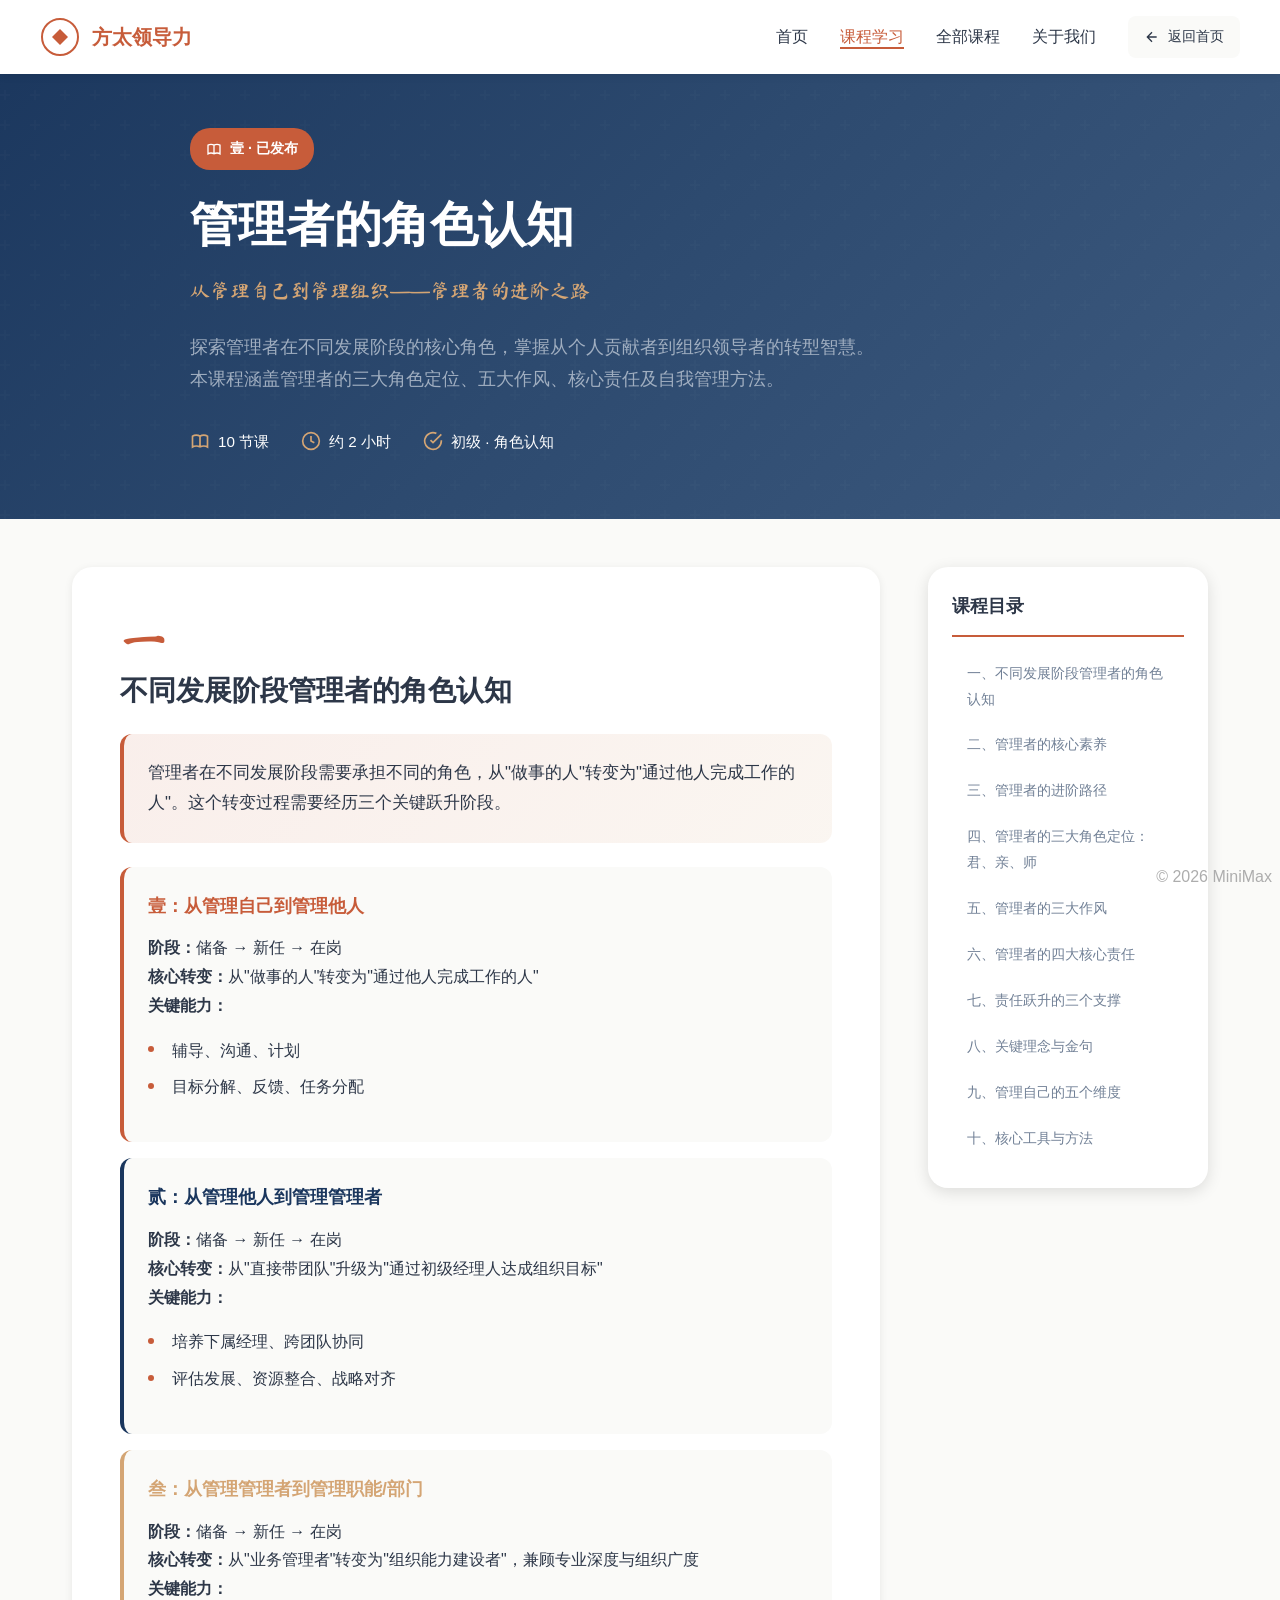
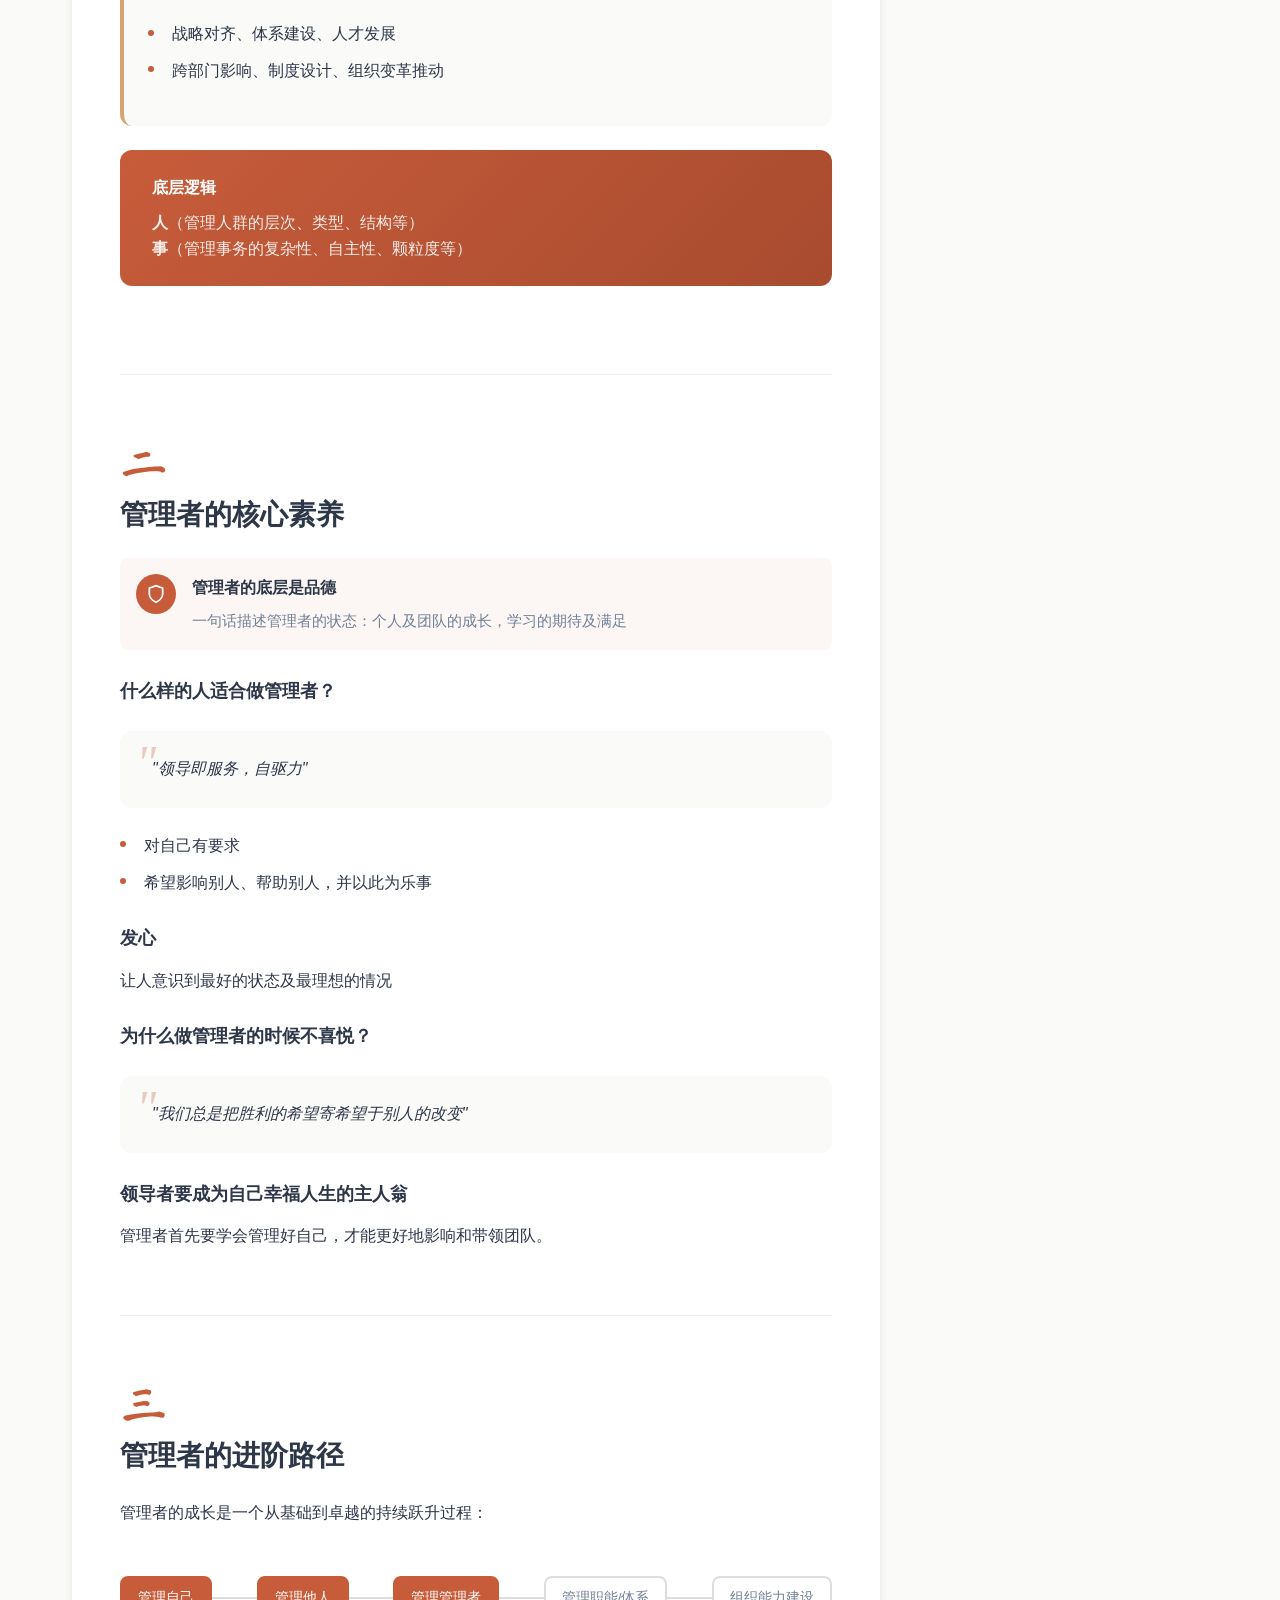
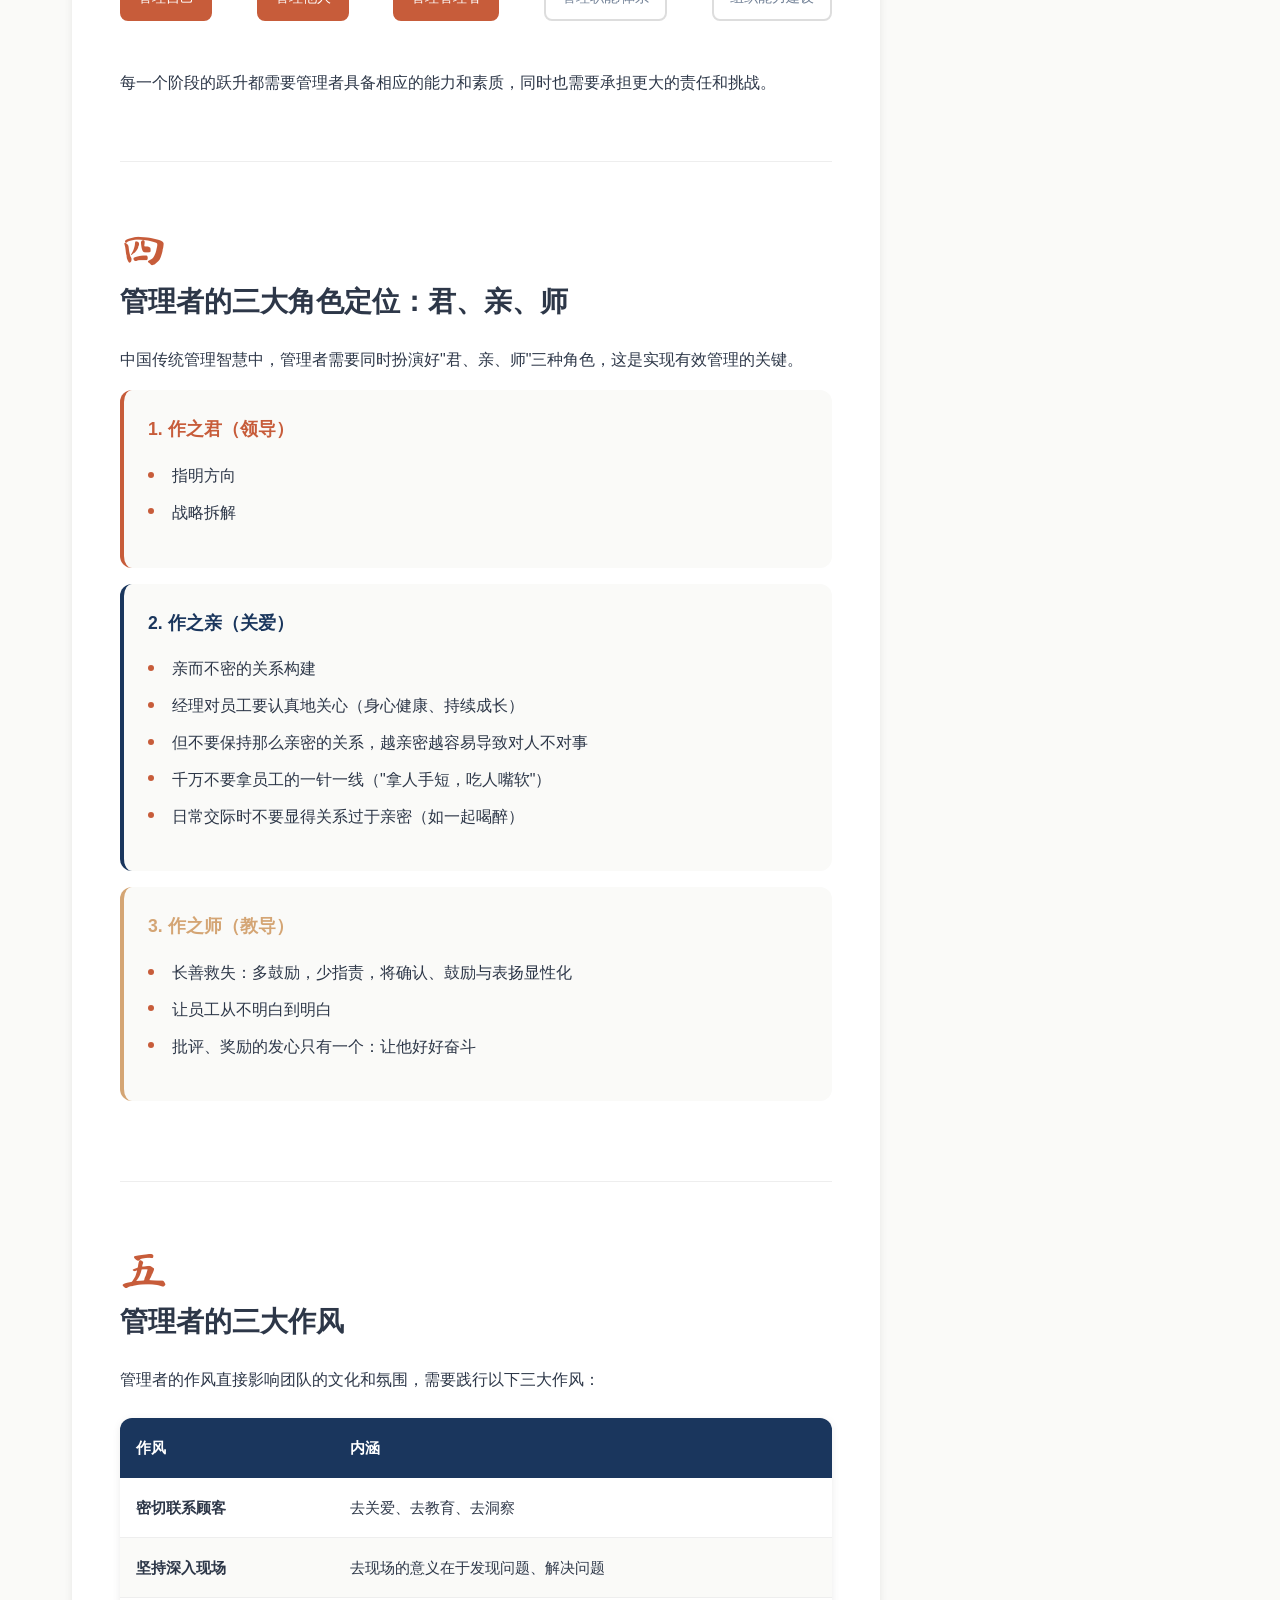
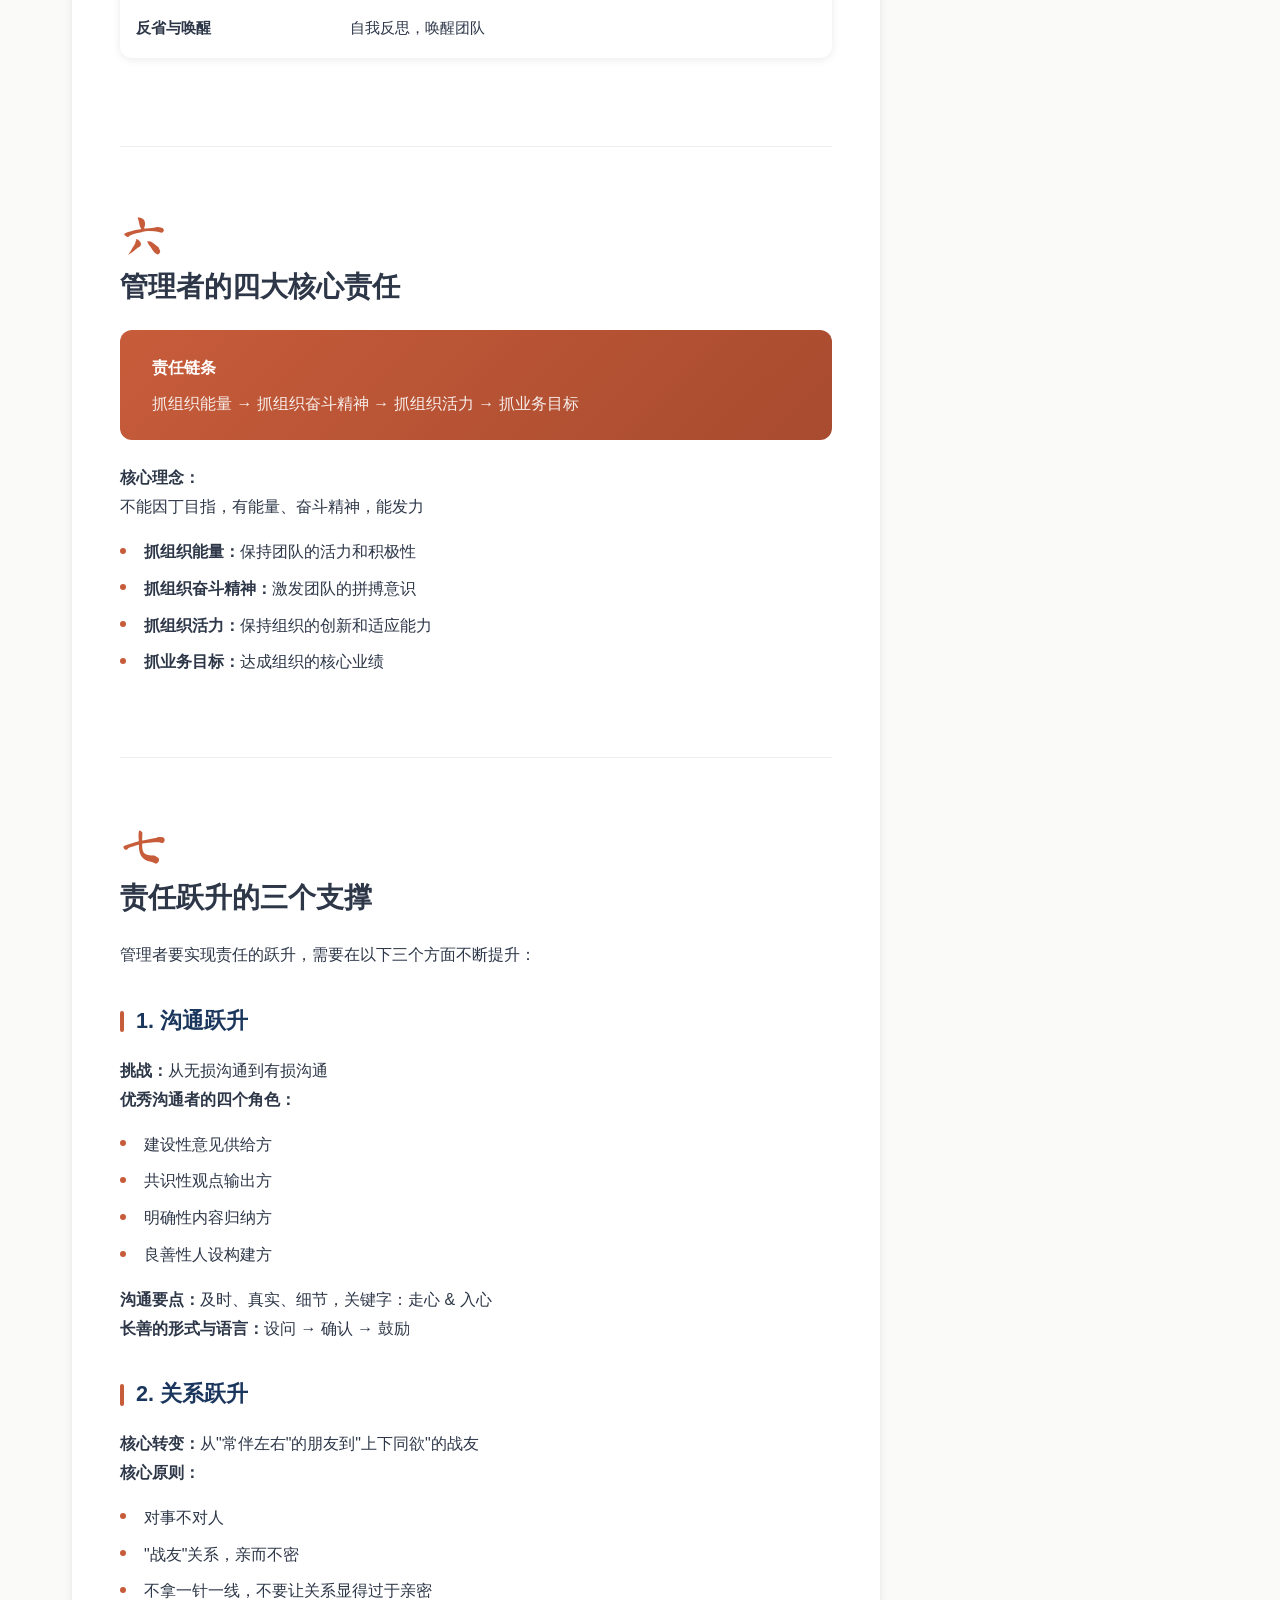
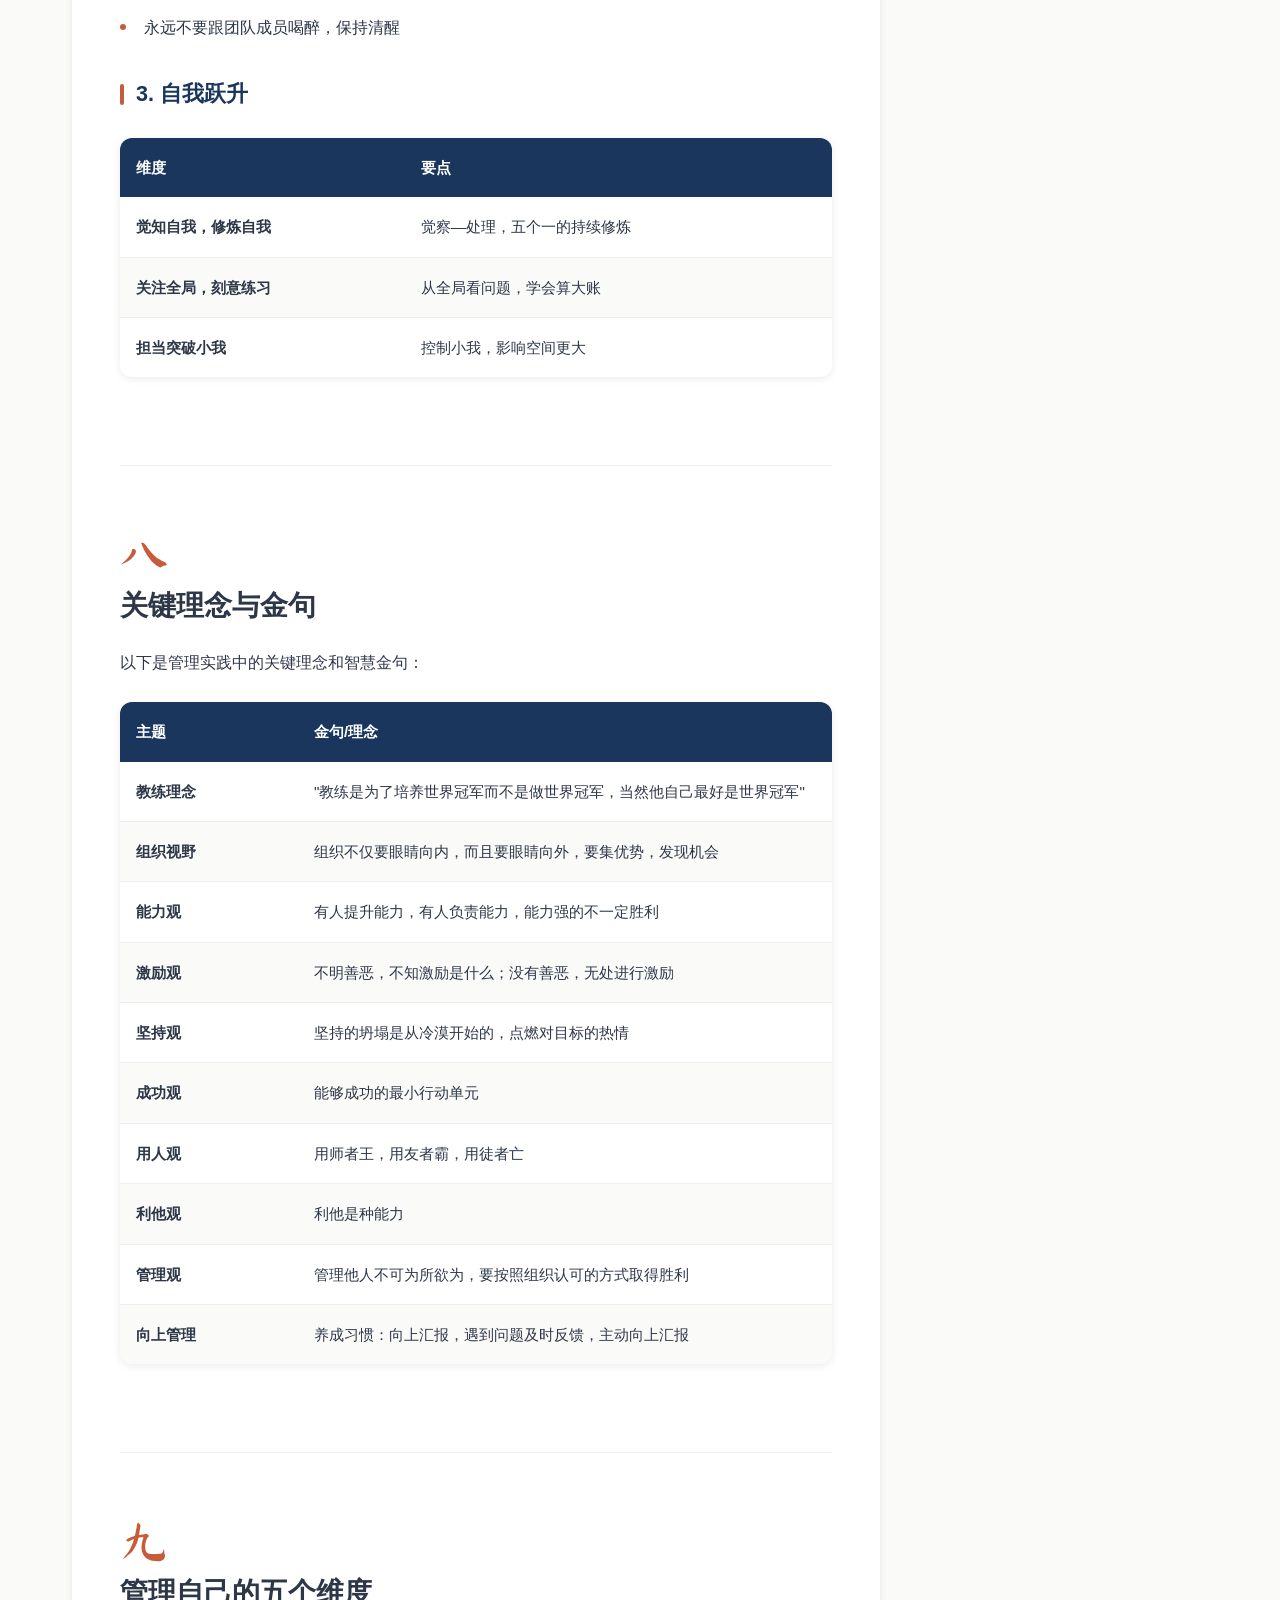
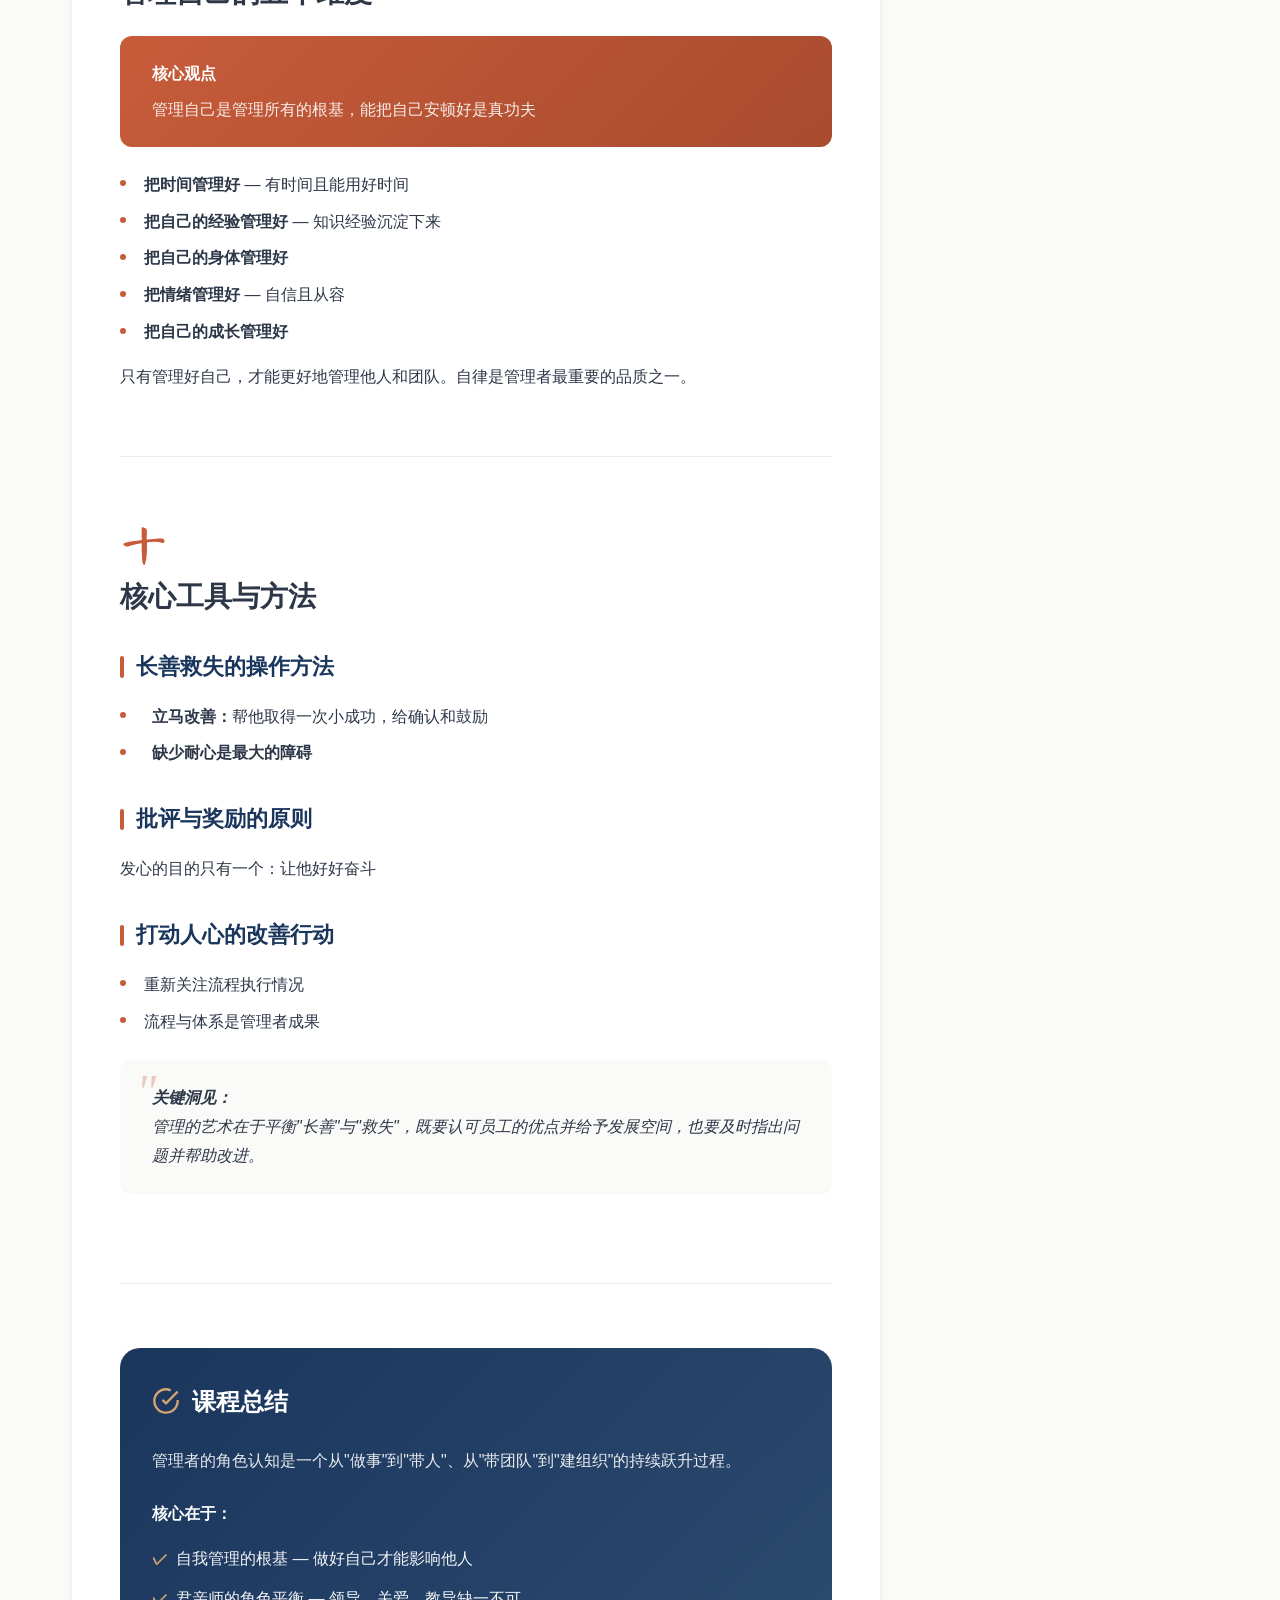
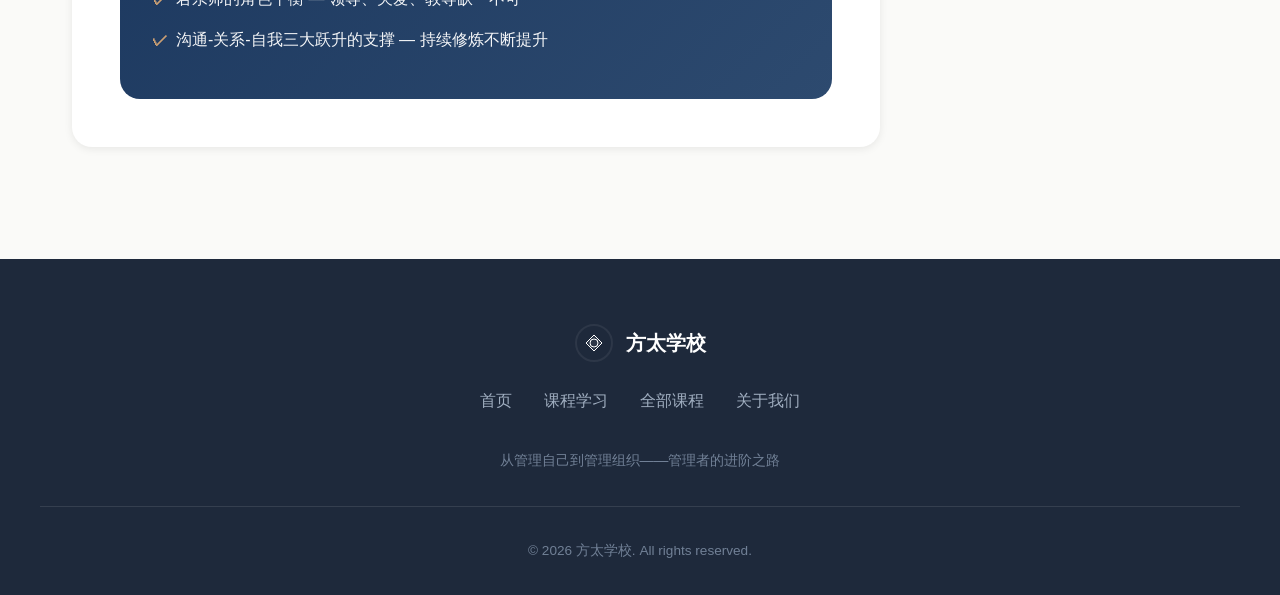
==== commit 0dc81eb4: "推送MiniMax构建版本" ====
--- a/course/index.html
+++ b/course/index.html
@@ -1,93 +1,1518 @@
-<!doctype html>
-<html lang="en">
-  <head>
-    <meta charset="UTF-8" />
-    <meta name="viewport" content="width=device-width, initial-scale=1.0" />
-    <title>管理者的角色认知</title>
-    <script type="module" crossorigin src="./assets/index-CRTE3Ofo.js"></script>
-    <link rel="stylesheet" crossorigin href="./assets/index-DmTUFpWH.css">
+<!DOCTYPE html>
+<html lang="zh-CN">
+<head>
+    <meta charset="UTF-8">
+    <meta name="viewport" content="width=device-width, initial-scale=1.0">
+    <title>管理者的角色认知 - 方太学校</title>
+    <link rel="preconnect" href="https://fonts.googleapis.com">
+    <link rel="preconnect" href="https://fonts.gstatic.com" crossorigin>
+    <link href="https://fonts.googleapis.com/css2?family=Ma+Shan+Zheng&family=Noto+Sans+SC:wght@300;400;500;700&display=swap" rel="stylesheet">
     <style>
-      /* 返回门户首页按钮 */
-      .back-to-portal {
-        position: fixed;
-        top: 80px;
-        left: 20px;
-        z-index: 9999;
-        display: flex;
-        align-items: center;
-        gap: 8px;
-        padding: 10px 16px;
-        background: white;
-        border-radius: 50px;
-        box-shadow: 0 4px 15px rgba(0,0,0,0.15);
-        text-decoration: none;
-        color: #1d1d67;
-        font-size: 14px;
-        font-weight: 500;
-        transition: all 0.3s ease;
-      }
-      .back-to-portal:hover {
-        background: #1d1d67;
-        color: white;
-        transform: translateY(-2px);
-      }
-      .back-to-portal svg {
-        width: 18px;
-        height: 18px;
-      }
-      
-      /* 自我管理部分连接线 */
-      .self-management-line {
-        position: absolute;
-        top: 50%;
-        left: 50%;
-        transform: translate(-50%, -50%);
-        width: 2px;
-        height: 80px;
-        background: linear-gradient(to bottom, rgba(29,29,103,0.2), rgba(233,66,58,0.3));
-        z-index: 5;
-      }
-      
-      .self-management-line::before {
-        content: '';
-        position: absolute;
-        top: -40px;
-        left: 50%;
-        transform: translateX(-50%);
-        width: 2px;
-        height: 40px;
-        background: linear-gradient(to bottom, rgba(233,66,58,0.3), rgba(29,29,103,0.2));
-      }
+        :root {
+            --primary: #C75C3A;
+            --primary-dark: #A84B2F;
+            --secondary: #1A365D;
+            --accent: #D4A574;
+            --bg-light: #FAFAF8;
+            --bg-dark: #1E293B;
+            --text-dark: #2D3748;
+            --text-gray: #718096;
+            --text-light: #A0AEC0;
+            --white: #FFFFFF;
+            --shadow-sm: 0 2px 8px rgba(0,0,0,0.08);
+            --shadow-md: 0 4px 16px rgba(0,0,0,0.12);
+            --shadow-lg: 0 8px 32px rgba(0,0,0,0.16);
+            --radius-sm: 8px;
+            --radius-md: 12px;
+            --radius-lg: 20px;
+            --transition: all 0.3s ease;
+        }
+
+        * {
+            margin: 0;
+            padding: 0;
+            box-sizing: border-box;
+        }
+
+        html {
+            scroll-behavior: smooth;
+        }
+
+        body {
+            font-family: 'Noto Sans SC', sans-serif;
+            background-color: var(--bg-light);
+            color: var(--text-dark);
+            line-height: 1.8;
+        }
+
+        /* Navigation */
+        .navbar {
+            position: fixed;
+            top: 0;
+            left: 0;
+            right: 0;
+            z-index: 1000;
+            padding: 1rem 2rem;
+            transition: var(--transition);
+            background: var(--white);
+            box-shadow: var(--shadow-sm);
+        }
+
+        .nav-container {
+            max-width: 1200px;
+            margin: 0 auto;
+            display: flex;
+            justify-content: space-between;
+            align-items: center;
+        }
+
+        .nav-brand {
+            display: flex;
+            align-items: center;
+            gap: 0.75rem;
+            text-decoration: none;
+            color: var(--primary);
+        }
+
+        .nav-brand svg {
+            width: 40px;
+            height: 40px;
+        }
+
+        .nav-brand span {
+            font-size: 1.25rem;
+            font-weight: 700;
+        }
+
+        .nav-links {
+            display: flex;
+            align-items: center;
+            gap: 2rem;
+            list-style: none;
+        }
+
+        .nav-links a {
+            text-decoration: none;
+            color: var(--text-dark);
+            font-weight: 500;
+            transition: var(--transition);
+            position: relative;
+        }
+
+        .nav-links a:hover {
+            color: var(--primary);
+        }
+
+        .nav-links a::after {
+            content: '';
+            position: absolute;
+            bottom: -4px;
+            left: 0;
+            width: 0;
+            height: 2px;
+            background: var(--primary);
+            transition: var(--transition);
+        }
+
+        .nav-links a:hover::after {
+            width: 100%;
+        }
+
+        .nav-links a.active {
+            color: var(--primary);
+        }
+
+        .nav-links a.active::after {
+            width: 100%;
+        }
+
+        .back-link {
+            display: flex;
+            align-items: center;
+            gap: 0.5rem;
+            padding: 0.5rem 1rem;
+            background: var(--bg-light);
+            border-radius: var(--radius-sm);
+            font-size: 0.9rem;
+        }
+
+        .back-link:hover {
+            background: var(--primary);
+            color: var(--white) !important;
+        }
+
+        /* Course Header */
+        .course-header {
+            background: linear-gradient(135deg, var(--secondary) 0%, #2D4A6F 50%, #3D5A7F 100%);
+            padding: 8rem 2rem 4rem;
+            position: relative;
+            overflow: hidden;
+        }
+
+        .course-header::before {
+            content: '';
+            position: absolute;
+            top: 0;
+            left: 0;
+            right: 0;
+            bottom: 0;
+            background: url("data:image/svg+xml,%3Csvg width='60' height='60' viewBox='0 0 60 60' xmlns='http://www.w3.org/2000/svg'%3E%3Cg fill='none' fill-rule='evenodd'%3E%3Cg fill='%23ffffff' fill-opacity='0.03'%3E%3Cpath d='M36 34v-4h-2v4h-4v2h4v4h2v-4h4v-2h-4zm0-30V0h-2v4h-4v2h4v4h2V6h4V4h-4zM6 34v-4H4v4H0v2h4v4h2v-4h4v-2H6zM6 4V0H4v4H0v2h4v4h2V6h4V4H6z'/%3E%3C/g%3E%3C/g%3E%3C/svg%3E");
+            opacity: 0.5;
+        }
+
+        .course-header-content {
+            max-width: 900px;
+            margin: 0 auto;
+            position: relative;
+            z-index: 1;
+        }
+
+        .course-badge {
+            display: inline-flex;
+            align-items: center;
+            gap: 0.5rem;
+            padding: 0.5rem 1rem;
+            background: var(--primary);
+            color: var(--white);
+            border-radius: 20px;
+            font-size: 0.9rem;
+            font-weight: 600;
+            margin-bottom: 1.5rem;
+        }
+
+        .course-title {
+            font-size: 3rem;
+            font-weight: 700;
+            color: var(--white);
+            line-height: 1.3;
+            margin-bottom: 1rem;
+        }
+
+        .course-subtitle {
+            font-size: 1.25rem;
+            color: var(--accent);
+            margin-bottom: 1.5rem;
+            font-family: 'Ma Shan Zheng', cursive;
+        }
+
+        .course-description {
+            font-size: 1.1rem;
+            color: var(--text-light);
+            max-width: 700px;
+        }
+
+        .course-meta-row {
+            display: flex;
+            gap: 2rem;
+            margin-top: 2rem;
+            flex-wrap: wrap;
+        }
+
+        .course-meta-item {
+            display: flex;
+            align-items: center;
+            gap: 0.5rem;
+            color: var(--white);
+            font-size: 0.95rem;
+        }
+
+        .course-meta-item svg {
+            width: 20px;
+            height: 20px;
+            stroke: var(--accent);
+        }
+
+        /* Layout */
+        .course-layout {
+            max-width: 1200px;
+            margin: 0 auto;
+            padding: 3rem 2rem;
+            display: grid;
+            grid-template-columns: 1fr 280px;
+            gap: 3rem;
+        }
+
+        /* Table of Contents */
+        .toc {
+            position: sticky;
+            top: 100px;
+            height: fit-content;
+            background: var(--white);
+            border-radius: var(--radius-lg);
+            padding: 1.5rem;
+            box-shadow: var(--shadow-md);
+        }
+
+        .toc-title {
+            font-size: 1.1rem;
+            font-weight: 700;
+            color: var(--text-dark);
+            margin-bottom: 1rem;
+            padding-bottom: 0.75rem;
+            border-bottom: 2px solid var(--primary);
+        }
+
+        .toc-list {
+            list-style: none;
+        }
+
+        .toc-item {
+            margin-bottom: 0.25rem;
+        }
+
+        .toc-link {
+            display: block;
+            padding: 0.5rem 0.75rem;
+            color: var(--text-gray);
+            text-decoration: none;
+            font-size: 0.9rem;
+            border-radius: var(--radius-sm);
+            transition: var(--transition);
+            border-left: 3px solid transparent;
+        }
+
+        .toc-link:hover {
+            color: var(--primary);
+            background: var(--bg-light);
+        }
+
+        .toc-link.active {
+            color: var(--primary);
+            background: rgba(199, 92, 58, 0.1);
+            border-left-color: var(--primary);
+            font-weight: 500;
+        }
+
+        /* Course Content */
+        .course-content {
+            background: var(--white);
+            border-radius: var(--radius-lg);
+            padding: 3rem;
+            box-shadow: var(--shadow-sm);
+        }
+
+        .chapter {
+            margin-bottom: 4rem;
+            padding-bottom: 4rem;
+            border-bottom: 1px solid #eee;
+        }
+
+        .chapter:last-child {
+            border-bottom: none;
+            margin-bottom: 0;
+            padding-bottom: 0;
+        }
+
+        .chapter-number {
+            font-family: 'Ma Shan Zheng', cursive;
+            font-size: 3rem;
+            color: var(--primary);
+            margin-bottom: 0.5rem;
+            line-height: 1;
+        }
+
+        .chapter-title {
+            font-size: 1.75rem;
+            font-weight: 700;
+            color: var(--text-dark);
+            margin-bottom: 1.5rem;
+            line-height: 1.4;
+        }
+
+        .chapter-intro {
+            background: linear-gradient(135deg, rgba(199, 92, 58, 0.1), rgba(212, 165, 116, 0.1));
+            padding: 1.5rem;
+            border-radius: var(--radius-md);
+            margin-bottom: 1.5rem;
+            border-left: 4px solid var(--primary);
+        }
+
+        .chapter-intro p {
+            color: var(--text-dark);
+            font-size: 1.05rem;
+        }
+
+        /* Section Headers */
+        .section-title {
+            font-size: 1.35rem;
+            font-weight: 700;
+            color: var(--secondary);
+            margin: 2rem 0 1rem;
+            display: flex;
+            align-items: center;
+            gap: 0.75rem;
+        }
+
+        .section-title::before {
+            content: '';
+            width: 4px;
+            height: 1.35rem;
+            background: var(--primary);
+            border-radius: 2px;
+        }
+
+        .subsection-title {
+            font-size: 1.15rem;
+            font-weight: 600;
+            color: var(--text-dark);
+            margin: 1.5rem 0 0.75rem;
+        }
+
+        /* Lists */
+        .content-list {
+            list-style: none;
+            margin: 1rem 0;
+        }
+
+        .content-list li {
+            position: relative;
+            padding-left: 1.5rem;
+            margin-bottom: 0.5rem;
+            color: var(--text-dark);
+        }
+
+        .content-list li::before {
+            content: '';
+            position: absolute;
+            left: 0;
+            top: 0.6em;
+            width: 6px;
+            height: 6px;
+            background: var(--primary);
+            border-radius: 50%;
+        }
+
+        .content-list.accent li::before {
+            background: var(--accent);
+        }
+
+        /* Sub Lists */
+        .sub-list {
+            list-style: none;
+            margin: 0.5rem 0;
+            padding-left: 1rem;
+        }
+
+        .sub-list li {
+            position: relative;
+            padding-left: 1.25rem;
+            margin-bottom: 0.35rem;
+            font-size: 0.95rem;
+            color: var(--text-gray);
+        }
+
+        .sub-list li::before {
+            content: '•';
+            position: absolute;
+            left: 0;
+            color: var(--text-light);
+        }
+
+        /* Quote Box */
+        .quote-box {
+            background: var(--bg-light);
+            border-radius: var(--radius-md);
+            padding: 1.5rem 2rem;
+            margin: 1.5rem 0;
+            position: relative;
+            font-style: italic;
+            color: var(--text-dark);
+        }
+
+        .quote-box::before {
+            content: '"';
+            position: absolute;
+            top: 0.5rem;
+            left: 1rem;
+            font-size: 3rem;
+            color: var(--primary);
+            opacity: 0.3;
+            font-family: serif;
+            line-height: 1;
+        }
+
+        /* Tables */
+        .content-table {
+            width: 100%;
+            border-collapse: collapse;
+            margin: 1.5rem 0;
+            font-size: 0.95rem;
+            border-radius: var(--radius-md);
+            overflow: hidden;
+            box-shadow: var(--shadow-sm);
+        }
+
+        .content-table th {
+            background: var(--secondary);
+            color: var(--white);
+            padding: 1rem;
+            text-align: left;
+            font-weight: 600;
+        }
+
+        .content-table td {
+            padding: 1rem;
+            border-bottom: 1px solid #eee;
+            vertical-align: top;
+        }
+
+        .content-table tr:last-child td {
+            border-bottom: none;
+        }
+
+        .content-table tr:nth-child(even) {
+            background: var(--bg-light);
+        }
+
+        /* Stage Cards */
+        .stage-card {
+            background: var(--bg-light);
+            border-radius: var(--radius-md);
+            padding: 1.5rem;
+            margin: 1rem 0;
+            border-left: 4px solid var(--primary);
+        }
+
+        .stage-card.secondary {
+            border-left-color: var(--secondary);
+        }
+
+        .stage-card.accent {
+            border-left-color: var(--accent);
+        }
+
+        .stage-title {
+            font-weight: 700;
+            color: var(--primary);
+            margin-bottom: 0.75rem;
+            font-size: 1.1rem;
+        }
+
+        .stage-card.secondary .stage-title {
+            color: var(--secondary);
+        }
+
+        .stage-card.accent .stage-title {
+            color: var(--accent);
+        }
+
+        /* Highlight Box */
+        .highlight-box {
+            background: linear-gradient(135deg, var(--primary), var(--primary-dark));
+            color: var(--white);
+            border-radius: var(--radius-md);
+            padding: 1.5rem 2rem;
+            margin: 1.5rem 0;
+        }
+
+        .highlight-box .title {
+            font-weight: 700;
+            margin-bottom: 0.5rem;
+        }
+
+        .highlight-box .description {
+            opacity: 0.9;
+            line-height: 1.6;
+        }
+
+        /* Key Point */
+        .key-point {
+            display: flex;
+            gap: 1rem;
+            padding: 1rem;
+            background: rgba(199, 92, 58, 0.05);
+            border-radius: var(--radius-sm);
+            margin: 1rem 0;
+        }
+
+        .key-point-icon {
+            width: 40px;
+            height: 40px;
+            background: var(--primary);
+            border-radius: 50%;
+            display: flex;
+            align-items: center;
+            justify-content: center;
+            flex-shrink: 0;
+        }
+
+        .key-point-icon svg {
+            width: 20px;
+            height: 20px;
+            stroke: var(--white);
+        }
+
+        .key-point-content {
+            flex: 1;
+        }
+
+        .key-point-title {
+            font-weight: 600;
+            color: var(--text-dark);
+            margin-bottom: 0.25rem;
+        }
+
+        .key-point-text {
+            font-size: 0.95rem;
+            color: var(--text-gray);
+        }
+
+        /* Progress Path */
+        .progress-path {
+            display: flex;
+            align-items: center;
+            justify-content: space-between;
+            padding: 1.5rem 0;
+            margin: 1.5rem 0;
+            position: relative;
+        }
+
+        .progress-path::before {
+            content: '';
+            position: absolute;
+            top: 50%;
+            left: 0;
+            right: 0;
+            height: 2px;
+            background: #ddd;
+            transform: translateY(-50%);
+            z-index: 0;
+        }
+
+        .progress-step {
+            position: relative;
+            z-index: 1;
+            background: var(--white);
+            padding: 0.5rem 1rem;
+            border-radius: var(--radius-sm);
+            font-size: 0.85rem;
+            color: var(--text-gray);
+            border: 2px solid #ddd;
+            transition: var(--transition);
+        }
+
+        .progress-step.active {
+            background: var(--primary);
+            color: var(--white);
+            border-color: var(--primary);
+        }
+
+        /* Summary Box */
+        .summary-box {
+            background: linear-gradient(135deg, var(--secondary), #2D4A6F);
+            border-radius: var(--radius-lg);
+            padding: 2rem;
+            margin-top: 3rem;
+            color: var(--white);
+        }
+
+        .summary-title {
+            font-size: 1.5rem;
+            font-weight: 700;
+            margin-bottom: 1.5rem;
+            display: flex;
+            align-items: center;
+            gap: 0.75rem;
+        }
+
+        .summary-title svg {
+            width: 28px;
+            height: 28px;
+            stroke: var(--accent);
+        }
+
+        .summary-list {
+            list-style: none;
+        }
+
+        .summary-list li {
+            position: relative;
+            padding-left: 1.5rem;
+            margin-bottom: 0.75rem;
+            opacity: 0.95;
+        }
+
+        .summary-list li::before {
+            content: '✓';
+            position: absolute;
+            left: 0;
+            color: var(--accent);
+            font-weight: bold;
+        }
+
+        /* Footer */
+        .footer {
+            background: var(--bg-dark);
+            padding: 4rem 2rem 2rem;
+            margin-top: 4rem;
+        }
+
+        .footer-content {
+            max-width: 1200px;
+            margin: 0 auto;
+            text-align: center;
+        }
+
+        .footer-brand {
+            display: flex;
+            align-items: center;
+            justify-content: center;
+            gap: 0.75rem;
+            margin-bottom: 1.5rem;
+        }
+
+        .footer-brand svg {
+            width: 40px;
+            height: 40px;
+            stroke: var(--white);
+        }
+
+        .footer-brand span {
+            font-size: 1.25rem;
+            font-weight: 700;
+            color: var(--white);
+        }
+
+        .footer-links {
+            display: flex;
+            justify-content: center;
+            gap: 2rem;
+            margin-bottom: 2rem;
+            flex-wrap: wrap;
+        }
+
+        .footer-links a {
+            color: var(--text-light);
+            text-decoration: none;
+            transition: var(--transition);
+        }
+
+        .footer-links a:hover {
+            color: var(--primary);
+        }
+
+        .footer-tagline {
+            color: var(--text-gray);
+            font-size: 0.9rem;
+            margin-bottom: 2rem;
+        }
+
+        .footer-copyright {
+            color: var(--text-gray);
+            font-size: 0.85rem;
+            padding-top: 2rem;
+            border-top: 1px solid rgba(255,255,255,0.1);
+        }
+
+        /* Animations */
+        .animate-on-scroll {
+            opacity: 0;
+            transform: translateY(20px);
+            transition: opacity 0.6s ease, transform 0.6s ease;
+        }
+
+        .animate-on-scroll.visible {
+            opacity: 1;
+            transform: translateY(0);
+        }
+
+        /* Responsive */
+        @media (max-width: 1024px) {
+            .course-layout {
+                grid-template-columns: 1fr;
+            }
+
+            .toc {
+                position: relative;
+                top: 0;
+                margin-bottom: 2rem;
+            }
+
+            .toc-list {
+                display: grid;
+                grid-template-columns: repeat(2, 1fr);
+                gap: 0.5rem;
+            }
+        }
+
+        @media (max-width: 768px) {
+            .course-title {
+                font-size: 2rem;
+            }
+
+            .course-header {
+                padding: 6rem 1rem 2rem;
+            }
+
+            .course-content {
+                padding: 1.5rem;
+            }
+
+            .toc-list {
+                grid-template-columns: 1fr;
+            }
+
+            .progress-path {
+                flex-wrap: wrap;
+                gap: 0.5rem;
+            }
+
+            .progress-path::before {
+                display: none;
+            }
+
+            .nav-links {
+                display: none;
+            }
+
+            .nav-links.active {
+                display: flex;
+                flex-direction: column;
+                position: absolute;
+                top: 100%;
+                left: 0;
+                right: 0;
+                background: var(--white);
+                padding: 1rem;
+                box-shadow: var(--shadow-md);
+            }
+        }
     </style>
-  </head>
-  <body>
-    <!-- 返回门户首页按钮 -->
-    <a href="../index.html" class="back-to-portal">
-      <svg xmlns="http://www.w3.org/2000/svg" fill="none" viewBox="0 0 24 24" stroke="currentColor">
-        <path stroke-linecap="round" stroke-linejoin="round" stroke-width="2" d="M10 19l-7-7m0 0l7-7m-7 7h18" />
-      </svg>
-      返回首页
-    </a>
-    <div id="root"></div>
+</head>
+<body>
+    <!-- Navigation -->
+    <nav class="navbar">
+        <div class="nav-container">
+            <a href="../index.html" class="nav-brand">
+                <svg viewBox="0 0 40 40" fill="none" xmlns="http://www.w3.org/2000/svg">
+                    <circle cx="20" cy="20" r="18" stroke="currentColor" stroke-width="2"/>
+                    <path d="M12 20L20 12L28 20L20 28L12 20Z" fill="currentColor"/>
+                    <circle cx="20" cy="20" r="4" fill="currentColor"/>
+                </svg>
+                <span>方太领导力</span>
+            </a>
+            <ul class="nav-links">
+                <li><a href="../index.html">首页</a></li>
+                <li><a href="index.html" class="active">课程学习</a></li>
+                <li><a href="../index.html#courses">全部课程</a></li>
+                <li><a href="../index.html#about">关于我们</a></li>
+                <li><a href="../index.html" class="back-link">
+                    <svg width="16" height="16" viewBox="0 0 24 24" fill="none" stroke="currentColor" stroke-width="2">
+                        <path d="M19 12H5M12 19l-7-7 7-7"/>
+                    </svg>
+                    返回首页
+                </a></li>
+            </ul>
+        </div>
+    </nav>
+
+    <!-- Course Header -->
+    <header class="course-header">
+        <div class="course-header-content">
+            <span class="course-badge">
+                <svg width="16" height="16" viewBox="0 0 24 24" fill="none" stroke="currentColor" stroke-width="2">
+                    <path d="M12 6.253v13m0-13C10.832 5.477 9.246 5 7.5 5S4.168 5.477 3 6.253v13C4.168 18.477 5.754 18 7.5 18s3.332.477 4.5 1.253m0-13C13.168 5.477 14.754 5 16.5 5c1.747 0 3.332.477 4.5 1.253v13C19.832 18.477 18.247 18 16.5 18c-1.746 0-3.332.477-4.5 1.253"/>
+                </svg>
+                壹 · 已发布
+            </span>
+            <h1 class="course-title">管理者的角色认知</h1>
+            <p class="course-subtitle">从管理自己到管理组织——管理者的进阶之路</p>
+            <p class="course-description">
+                探索管理者在不同发展阶段的核心角色，掌握从个人贡献者到组织领导者的转型智慧。
+                本课程涵盖管理者的三大角色定位、五大作风、核心责任及自我管理方法。
+            </p>
+            <div class="course-meta-row">
+                <div class="course-meta-item">
+                    <svg viewBox="0 0 24 24" fill="none" stroke="currentColor" stroke-width="2">
+                        <path d="M12 6.253v13m0-13C10.832 5.477 9.246 5 7.5 5S4.168 5.477 3 6.253v13C4.168 18.477 5.754 18 7.5 18s3.332.477 4.5 1.253m0-13C13.168 5.477 14.754 5 16.5 5c1.747 0 3.332.477 4.5 1.253v13C19.832 18.477 18.247 18 16.5 18c-1.746 0-3.332.477-4.5 1.253"/>
+                    </svg>
+                    10 节课
+                </div>
+                <div class="course-meta-item">
+                    <svg viewBox="0 0 24 24" fill="none" stroke="currentColor" stroke-width="2">
+                        <circle cx="12" cy="12" r="10"/>
+                        <path d="M12 6v6l4 2"/>
+                    </svg>
+                    约 2 小时
+                </div>
+                <div class="course-meta-item">
+                    <svg viewBox="0 0 24 24" fill="none" stroke="currentColor" stroke-width="2">
+                        <path d="M22 11.08V12a10 10 0 1 1-5.93-9.14"/>
+                        <polyline points="22,4 12,14.01 9,11.01"/>
+                    </svg>
+                    初级 · 角色认知
+                </div>
+            </div>
+        </div>
+    </header>
+
+    <!-- Main Layout -->
+    <main class="course-layout">
+        <!-- Course Content -->
+        <article class="course-content">
+            <!-- Chapter 1 -->
+            <section class="chapter animate-on-scroll" id="chapter1">
+                <div class="chapter-number">一</div>
+                <h2 class="chapter-title">不同发展阶段管理者的角色认知</h2>
+
+                <div class="chapter-intro">
+                    <p>管理者在不同发展阶段需要承担不同的角色，从"做事的人"转变为"通过他人完成工作的人"。这个转变过程需要经历三个关键跃升阶段。</p>
+                </div>
+
+                <div class="stage-card">
+                    <h3 class="stage-title">壹：从管理自己到管理他人</h3>
+                    <p><strong>阶段：</strong>储备 → 新任 → 在岗</p>
+                    <p><strong>核心转变：</strong>从"做事的人"转变为"通过他人完成工作的人"</p>
+                    <p><strong>关键能力：</strong></p>
+                    <ul class="content-list">
+                        <li>辅导、沟通、计划</li>
+                        <li>目标分解、反馈、任务分配</li>
+                    </ul>
+                </div>
+
+                <div class="stage-card secondary">
+                    <h3 class="stage-title">贰：从管理他人到管理管理者</h3>
+                    <p><strong>阶段：</strong>储备 → 新任 → 在岗</p>
+                    <p><strong>核心转变：</strong>从"直接带团队"升级为"通过初级经理人达成组织目标"</p>
+                    <p><strong>关键能力：</strong></p>
+                    <ul class="content-list">
+                        <li>培养下属经理、跨团队协同</li>
+                        <li>评估发展、资源整合、战略对齐</li>
+                    </ul>
+                </div>
+
+                <div class="stage-card accent">
+                    <h3 class="stage-title">叁：从管理管理者到管理职能/部门</h3>
+                    <p><strong>阶段：</strong>储备 → 新任 → 在岗</p>
+                    <p><strong>核心转变：</strong>从"业务管理者"转变为"组织能力建设者"，兼顾专业深度与组织广度</p>
+                    <p><strong>关键能力：</strong></p>
+                    <ul class="content-list">
+                        <li>战略对齐、体系建设、人才发展</li>
+                        <li>跨部门影响、制度设计、组织变革推动</li>
+                    </ul>
+                </div>
+
+                <div class="highlight-box">
+                    <div class="title">底层逻辑</div>
+                    <div class="description">
+                        <strong>人</strong>（管理人群的层次、类型、结构等）<br>
+                        <strong>事</strong>（管理事务的复杂性、自主性、颗粒度等）
+                    </div>
+                </div>
+            </section>
+
+            <!-- Chapter 2 -->
+            <section class="chapter animate-on-scroll" id="chapter2">
+                <div class="chapter-number">二</div>
+                <h2 class="chapter-title">管理者的核心素养</h2>
+
+                <div class="key-point">
+                    <div class="key-point-icon">
+                        <svg viewBox="0 0 24 24" fill="none" stroke="currentColor" stroke-width="2">
+                            <path d="M12 22s8-4 8-10V5l-8-3-8 3v7c0 6 8 10 8 10z"/>
+                        </svg>
+                    </div>
+                    <div class="key-point-content">
+                        <div class="key-point-title">管理者的底层是品德</div>
+                        <div class="key-point-text">一句话描述管理者的状态：个人及团队的成长，学习的期待及满足</div>
+                    </div>
+                </div>
+
+                <h3 class="subsection-title">什么样的人适合做管理者？</h3>
+                <div class="quote-box">
+                    "领导即服务，自驱力"
+                </div>
+                <ul class="content-list">
+                    <li>对自己有要求</li>
+                    <li>希望影响别人、帮助别人，并以此为乐事</li>
+                </ul>
+
+                <h3 class="subsection-title">发心</h3>
+                <p>让人意识到最好的状态及最理想的情况</p>
+
+                <h3 class="subsection-title">为什么做管理者的时候不喜悦？</h3>
+                <div class="quote-box">
+                    "我们总是把胜利的希望寄希望于别人的改变"
+                </div>
+
+                <h3 class="subsection-title">领导者要成为自己幸福人生的主人翁</h3>
+                <p>管理者首先要学会管理好自己，才能更好地影响和带领团队。</p>
+            </section>
+
+            <!-- Chapter 3 -->
+            <section class="chapter animate-on-scroll" id="chapter3">
+                <div class="chapter-number">三</div>
+                <h2 class="chapter-title">管理者的进阶路径</h2>
+
+                <p>管理者的成长是一个从基础到卓越的持续跃升过程：</p>
+
+                <div class="progress-path">
+                    <span class="progress-step active">管理自己</span>
+                    <span class="progress-step active">管理他人</span>
+                    <span class="progress-step active">管理管理者</span>
+                    <span class="progress-step">管理职能/体系</span>
+                    <span class="progress-step">组织能力建设</span>
+                </div>
+
+                <p>每一个阶段的跃升都需要管理者具备相应的能力和素质，同时也需要承担更大的责任和挑战。</p>
+            </section>
+
+            <!-- Chapter 4 -->
+            <section class="chapter animate-on-scroll" id="chapter4">
+                <div class="chapter-number">四</div>
+                <h2 class="chapter-title">管理者的三大角色定位：君、亲、师</h2>
+
+                <p>中国传统管理智慧中，管理者需要同时扮演好"君、亲、师"三种角色，这是实现有效管理的关键。</p>
+
+                <div class="stage-card">
+                    <h3 class="stage-title">1. 作之君（领导）</h3>
+                    <ul class="content-list">
+                        <li>指明方向</li>
+                        <li>战略拆解</li>
+                    </ul>
+                </div>
+
+                <div class="stage-card secondary">
+                    <h3 class="stage-title">2. 作之亲（关爱）</h3>
+                    <ul class="content-list">
+                        <li>亲而不密的关系构建</li>
+                        <li>经理对员工要认真地关心（身心健康、持续成长）</li>
+                        <li>但不要保持那么亲密的关系，越亲密越容易导致对人不对事</li>
+                        <li>千万不要拿员工的一针一线（"拿人手短，吃人嘴软"）</li>
+                        <li>日常交际时不要显得关系过于亲密（如一起喝醉）</li>
+                    </ul>
+                </div>
+
+                <div class="stage-card accent">
+                    <h3 class="stage-title">3. 作之师（教导）</h3>
+                    <ul class="content-list">
+                        <li>长善救失：多鼓励，少指责，将确认、鼓励与表扬显性化</li>
+                        <li>让员工从不明白到明白</li>
+                        <li>批评、奖励的发心只有一个：让他好好奋斗</li>
+                    </ul>
+                </div>
+            </section>
+
+            <!-- Chapter 5 -->
+            <section class="chapter animate-on-scroll" id="chapter5">
+                <div class="chapter-number">五</div>
+                <h2 class="chapter-title">管理者的三大作风</h2>
+
+                <p>管理者的作风直接影响团队的文化和氛围，需要践行以下三大作风：</p>
+
+                <table class="content-table">
+                    <thead>
+                        <tr>
+                            <th style="width: 30%;">作风</th>
+                            <th>内涵</th>
+                        </tr>
+                    </thead>
+                    <tbody>
+                        <tr>
+                            <td><strong>密切联系顾客</strong></td>
+                            <td>去关爱、去教育、去洞察</td>
+                        </tr>
+                        <tr>
+                            <td><strong>坚持深入现场</strong></td>
+                            <td>去现场的意义在于发现问题、解决问题</td>
+                        </tr>
+                        <tr>
+                            <td><strong>反省与唤醒</strong></td>
+                            <td>自我反思，唤醒团队</td>
+                        </tr>
+                    </tbody>
+                </table>
+            </section>
+
+            <!-- Chapter 6 -->
+            <section class="chapter animate-on-scroll" id="chapter6">
+                <div class="chapter-number">六</div>
+                <h2 class="chapter-title">管理者的四大核心责任</h2>
+
+                <div class="highlight-box">
+                    <div class="title">责任链条</div>
+                    <div class="description">
+                        抓组织能量 → 抓组织奋斗精神 → 抓组织活力 → 抓业务目标
+                    </div>
+                </div>
+
+                <p><strong>核心理念：</strong></p>
+                <p>不能因丁目指，有能量、奋斗精神，能发力</p>
+
+                <ul class="content-list">
+                    <li><strong>抓组织能量：</strong>保持团队的活力和积极性</li>
+                    <li><strong>抓组织奋斗精神：</strong>激发团队的拼搏意识</li>
+                    <li><strong>抓组织活力：</strong>保持组织的创新和适应能力</li>
+                    <li><strong>抓业务目标：</strong>达成组织的核心业绩</li>
+                </ul>
+            </section>
+
+            <!-- Chapter 7 -->
+            <section class="chapter animate-on-scroll" id="chapter7">
+                <div class="chapter-number">七</div>
+                <h2 class="chapter-title">责任跃升的三个支撑</h2>
+
+                <p>管理者要实现责任的跃升，需要在以下三个方面不断提升：</p>
+
+                <h3 class="section-title">1. 沟通跃升</h3>
+                <p><strong>挑战：</strong>从无损沟通到有损沟通</p>
+
+                <p><strong>优秀沟通者的四个角色：</strong></p>
+                <ul class="content-list">
+                    <li>建设性意见供给方</li>
+                    <li>共识性观点输出方</li>
+                    <li>明确性内容归纳方</li>
+                    <li>良善性人设构建方</li>
+                </ul>
+
+                <p><strong>沟通要点：</strong>及时、真实、细节，关键字：走心 & 入心</p>
+                <p><strong>长善的形式与语言：</strong>设问 → 确认 → 鼓励</p>
+
+                <h3 class="section-title">2. 关系跃升</h3>
+                <p><strong>核心转变：</strong>从"常伴左右"的朋友到"上下同欲"的战友</p>
+
+                <p><strong>核心原则：</strong></p>
+                <ul class="content-list">
+                    <li>对事不对人</li>
+                    <li>"战友"关系，亲而不密</li>
+                    <li>不拿一针一线，不要让关系显得过于亲密</li>
+                    <li>永远不要跟团队成员喝醉，保持清醒</li>
+                </ul>
+
+                <h3 class="section-title">3. 自我跃升</h3>
+                <table class="content-table">
+                    <thead>
+                        <tr>
+                            <th style="width: 40%;">维度</th>
+                            <th>要点</th>
+                        </tr>
+                    </thead>
+                    <tbody>
+                        <tr>
+                            <td><strong>觉知自我，修炼自我</strong></td>
+                            <td>觉察—处理，五个一的持续修炼</td>
+                        </tr>
+                        <tr>
+                            <td><strong>关注全局，刻意练习</strong></td>
+                            <td>从全局看问题，学会算大账</td>
+                        </tr>
+                        <tr>
+                            <td><strong>担当突破小我</strong></td>
+                            <td>控制小我，影响空间更大</td>
+                        </tr>
+                    </tbody>
+                </table>
+            </section>
+
+            <!-- Chapter 8 -->
+            <section class="chapter animate-on-scroll" id="chapter8">
+                <div class="chapter-number">八</div>
+                <h2 class="chapter-title">关键理念与金句</h2>
+
+                <p>以下是管理实践中的关键理念和智慧金句：</p>
+
+                <table class="content-table">
+                    <thead>
+                        <tr>
+                            <th style="width: 25%;">主题</th>
+                            <th>金句/理念</th>
+                        </tr>
+                    </thead>
+                    <tbody>
+                        <tr>
+                            <td><strong>教练理念</strong></td>
+                            <td>"教练是为了培养世界冠军而不是做世界冠军，当然他自己最好是世界冠军"</td>
+                        </tr>
+                        <tr>
+                            <td><strong>组织视野</strong></td>
+                            <td>组织不仅要眼睛向内，而且要眼睛向外，要集优势，发现机会</td>
+                        </tr>
+                        <tr>
+                            <td><strong>能力观</strong></td>
+                            <td>有人提升能力，有人负责能力，能力强的不一定胜利</td>
+                        </tr>
+                        <tr>
+                            <td><strong>激励观</strong></td>
+                            <td>不明善恶，不知激励是什么；没有善恶，无处进行激励</td>
+                        </tr>
+                        <tr>
+                            <td><strong>坚持观</strong></td>
+                            <td>坚持的坍塌是从冷漠开始的，点燃对目标的热情</td>
+                        </tr>
+                        <tr>
+                            <td><strong>成功观</strong></td>
+                            <td>能够成功的最小行动单元</td>
+                        </tr>
+                        <tr>
+                            <td><strong>用人观</strong></td>
+                            <td>用师者王，用友者霸，用徒者亡</td>
+                        </tr>
+                        <tr>
+                            <td><strong>利他观</strong></td>
+                            <td>利他是种能力</td>
+                        </tr>
+                        <tr>
+                            <td><strong>管理观</strong></td>
+                            <td>管理他人不可为所欲为，要按照组织认可的方式取得胜利</td>
+                        </tr>
+                        <tr>
+                            <td><strong>向上管理</strong></td>
+                            <td>养成习惯：向上汇报，遇到问题及时反馈，主动向上汇报</td>
+                        </tr>
+                    </tbody>
+                </table>
+            </section>
+
+            <!-- Chapter 9 -->
+            <section class="chapter animate-on-scroll" id="chapter9">
+                <div class="chapter-number">九</div>
+                <h2 class="chapter-title">管理自己的五个维度</h2>
+
+                <div class="highlight-box">
+                    <div class="title">核心观点</div>
+                    <div class="description">管理自己是管理所有的根基，能把自己安顿好是真功夫</div>
+                </div>
+
+                <ul class="content-list">
+                    <li><strong>把时间管理好</strong> — 有时间且能用好时间</li>
+                    <li><strong>把自己的经验管理好</strong> — 知识经验沉淀下来</li>
+                    <li><strong>把自己的身体管理好</strong></li>
+                    <li><strong>把情绪管理好</strong> — 自信且从容</li>
+                    <li><strong>把自己的成长管理好</strong></li>
+                </ul>
+
+                <p>只有管理好自己，才能更好地管理他人和团队。自律是管理者最重要的品质之一。</p>
+            </section>
+
+            <!-- Chapter 10 -->
+            <section class="chapter animate-on-scroll" id="chapter10">
+                <div class="chapter-number">十</div>
+                <h2 class="chapter-title">核心工具与方法</h2>
+
+                <h3 class="section-title">长善救失的操作方法</h3>
+                <ol class="content-list" style="counter-reset: item;">
+                    <li style="padding-left: 2rem; counter-increment: item;"><strong>立马改善：</strong>帮他取得一次小成功，给确认和鼓励</li>
+                    <li style="padding-left: 2rem; counter-increment: item;"><strong>缺少耐心是最大的障碍</strong></li>
+                </ol>
+
+                <h3 class="section-title">批评与奖励的原则</h3>
+                <p>发心的目的只有一个：让他好好奋斗</p>
+
+                <h3 class="section-title">打动人心的改善行动</h3>
+                <ul class="content-list">
+                    <li>重新关注流程执行情况</li>
+                    <li>流程与体系是管理者成果</li>
+                </ul>
+
+                <div class="quote-box">
+                    <strong>关键洞见：</strong><br>
+                    管理的艺术在于平衡"长善"与"救失"，既要认可员工的优点并给予发展空间，也要及时指出问题并帮助改进。
+                </div>
+            </section>
+
+            <!-- Course Summary -->
+            <section class="summary-box animate-on-scroll">
+                <h2 class="summary-title">
+                    <svg viewBox="0 0 24 24" fill="none" stroke="currentColor" stroke-width="2">
+                        <path d="M22 11.08V12a10 10 0 1 1-5.93-9.14"/>
+                        <polyline points="22,4 12,14.01 9,11.01"/>
+                    </svg>
+                    课程总结
+                </h2>
+                <p style="margin-bottom: 1.5rem; opacity: 0.9;">
+                    管理者的角色认知是一个从"做事"到"带人"、从"带团队"到"建组织"的持续跃升过程。
+                </p>
+                <p style="margin-bottom: 1rem;"><strong>核心在于：</strong></p>
+                <ul class="summary-list">
+                    <li>自我管理的根基 — 做好自己才能影响他人</li>
+                    <li>君亲师的角色平衡 — 领导、关爱、教导缺一不可</li>
+                    <li>沟通-关系-自我三大跃升的支撑 — 持续修炼不断提升</li>
+                </ul>
+            </section>
+        </article>
+
+        <!-- Table of Contents -->
+        <aside class="toc">
+            <h3 class="toc-title">课程目录</h3>
+            <ul class="toc-list">
+                <li class="toc-item"><a href="#chapter1" class="toc-link">一、不同发展阶段管理者的角色认知</a></li>
+                <li class="toc-item"><a href="#chapter2" class="toc-link">二、管理者的核心素养</a></li>
+                <li class="toc-item"><a href="#chapter3" class="toc-link">三、管理者的进阶路径</a></li>
+                <li class="toc-item"><a href="#chapter4" class="toc-link">四、管理者的三大角色定位：君、亲、师</a></li>
+                <li class="toc-item"><a href="#chapter5" class="toc-link">五、管理者的三大作风</a></li>
+                <li class="toc-item"><a href="#chapter6" class="toc-link">六、管理者的四大核心责任</a></li>
+                <li class="toc-item"><a href="#chapter7" class="toc-link">七、责任跃升的三个支撑</a></li>
+                <li class="toc-item"><a href="#chapter8" class="toc-link">八、关键理念与金句</a></li>
+                <li class="toc-item"><a href="#chapter9" class="toc-link">九、管理自己的五个维度</a></li>
+                <li class="toc-item"><a href="#chapter10" class="toc-link">十、核心工具与方法</a></li>
+            </ul>
+        </aside>
+    </main>
+
+    <!-- Footer -->
+    <footer class="footer">
+        <div class="footer-content">
+            <div class="footer-brand">
+                <svg viewBox="0 0 40 40" fill="none" xmlns="http://www.w3.org/2000/svg">
+                    <circle cx="20" cy="20" r="18" stroke="currentColor" stroke-width="2"/>
+                    <path d="M12 20L20 12L28 20L20 28L12 20Z" fill="currentColor"/>
+                    <circle cx="20" cy="20" r="4" fill="currentColor"/>
+                </svg>
+                <span>方太学校</span>
+            </div>
+            <div class="footer-links">
+                <a href="../index.html">首页</a>
+                <a href="index.html">课程学习</a>
+                <a href="../index.html#courses">全部课程</a>
+                <a href="../index.html#about">关于我们</a>
+            </div>
+            <p class="footer-tagline">从管理自己到管理组织——管理者的进阶之路</p>
+            <p class="footer-copyright">© 2026 方太学校. All rights reserved.</p>
+        </div>
+    </footer>
+
     <script>
-      // 添加自我管理部分连接线
-      document.addEventListener('DOMContentLoaded', function() {
-        setTimeout(function() {
-          const svgContainer = document.querySelector('svg[viewBox="0 0 800 500"]');
-          if (svgContainer) {
-            const line = document.createElementNS('http://www.w3.org/2000/svg', 'line');
-            line.setAttribute('x1', '400');
-            line.setAttribute('y1', '250');
-            line.setAttribute('x2', '400');
-            line.setAttribute('y2', '80');
-            line.setAttribute('stroke', 'url(#line-gradient)');
-            line.setAttribute('stroke-width', '2');
-            line.setAttribute('stroke-dasharray', '5 5');
-            line.setAttribute('opacity', '0.3');
-            svgContainer.insertBefore(line, svgContainer.firstChild);
-          }
-        }, 1000);
-      });
+        // Scroll animations
+        const observerOptions = {
+            root: null,
+            rootMargin: '0px',
+            threshold: 0.1
+        };
+
+        const observer = new IntersectionObserver((entries) => {
+            entries.forEach(entry => {
+                if (entry.isIntersecting) {
+                    entry.target.classList.add('visible');
+                }
+            });
+        }, observerOptions);
+
+        document.querySelectorAll('.animate-on-scroll').forEach(el => {
+            observer.observe(el);
+        });
+
+        // Active TOC link based on scroll position
+        const sections = document.querySelectorAll('.chapter');
+        const tocLinks = document.querySelectorAll('.toc-link');
+
+        window.addEventListener('scroll', () => {
+            let current = '';
+            sections.forEach(section => {
+                const sectionTop = section.offsetTop;
+                const sectionHeight = section.clientHeight;
+                if (scrollY >= sectionTop - 200) {
+                    current = section.getAttribute('id');
+                }
+            });
+
+            tocLinks.forEach(link => {
+                link.classList.remove('active');
+                if (link.getAttribute('href') === '#' + current) {
+                    link.classList.add('active');
+                }
+            });
+        });
+
+        // Smooth scroll for TOC links
+        tocLinks.forEach(link => {
+            link.addEventListener('click', function(e) {
+                e.preventDefault();
+                const target = document.querySelector(this.getAttribute('href'));
+                if (target) {
+                    target.scrollIntoView({
+                        behavior: 'smooth',
+                        block: 'start'
+                    });
+                }
+            });
+        });
     </script>
-  </body>
+
+<style>
+
+* {
+  margin: 0;
+  padding: 0;
+  box-sizing: border-box;
+}
+
+body {
+  font-family: -apple-system, BlinkMacSystemFont, 'Segoe UI', Roboto, 'Helvetica Neue', Arial, sans-serif;
+}
+
+.inland-security-footer {
+  position: fixed;
+  z-index: 10;
+  bottom: 0;
+  right: 0;
+  width: fit-content;
+  display: flex;
+  justify-content: flex-end;
+}
+
+.tooltip-container {
+  position: relative;
+}
+
+.trigger-content {
+  display: flex;
+  flex-wrap: wrap;
+  align-items: center;
+  justify-content: center;
+  padding: 8px;
+  background-color: transparent;
+  border-radius: 8px;
+  cursor: pointer;
+}
+
+.minimax-link {
+  display: flex;
+  align-items: center;
+  cursor: pointer;
+  font-weight: 300;
+  color: #adadad;
+  text-decoration: none;
+}
+
+.minimax-link:visited {
+  color: #adadad;
+}
+
+.minimax-link:hover {
+  color: #666666;
+}
+
+.tooltip-content {
+  position: absolute;
+  bottom: 100%;
+  right: 0;
+  display: none;
+  flex-direction: column;
+  align-items: center;
+  gap: 8px;
+  padding: 8px;
+  padding-bottom: 16px; /* 8px 内容间距 + 8px 用于鼠标移动的透明区域 */
+  font-size: 12px;
+  line-height: 17px;
+  background-color: #fafafa;
+  border-radius: 12px;
+  white-space: nowrap;
+  box-shadow: 0 2px 8px rgba(0, 0, 0, 0.15);
+  color: #171717;
+}
+
+/* 创建透明的连接区域，让鼠标可以平滑移动到 tooltip */
+.tooltip-content::after {
+  content: '';
+  position: absolute;
+  bottom: -8px;
+  left: 0;
+  right: 0;
+  height: 16px;
+}
+
+.tooltip-container:hover .tooltip-content {
+  display: flex;
+}
+
+.info-section {
+  display: flex;
+  flex-wrap: wrap;
+  justify-content: center;
+  gap: 12px;
+}
+
+.beian-link {
+  display: flex;
+  align-items: center;
+  text-decoration: none;
+  color: #171717;
+}
+
+.beian-icon {
+  width: 14px;
+  height: 14px;
+  margin-right: 2px;
+}
+
+.underline-text {
+  color: #171717;
+  text-decoration: underline;
+}
+
+.underline-text:hover {
+  color: #000000;
+}
+
+/* 深色模式支持 */
+@media (prefers-color-scheme: dark) {
+  .trigger-content {
+    background-color: transparent;
+  }
+
+  .minimax-link,
+  .minimax-link:visited {
+    color: #666666;
+  }
+
+  .minimax-link:hover {
+    color: #adadad;
+  }
+
+  .tooltip-content {
+    background-color: #262626;
+    color: #ededed;
+  }
+
+  .beian-link,
+  .underline-text {
+    color: #ededed;
+  }
+
+  .underline-text:hover {
+    color: #ffffff;
+  }
+}
+
+</style>
+<div class="inland-security-footer">
+  <div class="tooltip-container">
+    <div class="trigger-content">
+      <a href="https://www.minimaxi.com/" target="_blank" rel="noreferrer" class="minimax-link">
+        <span>© 2026 MiniMax</span>
+      </a>
+    </div>
+    <div class="tooltip-content">
+      <section class="info-section">
+        <span>上海稀宇科技有限公司</span>
+      </section>
+
+      <section class="info-section">
+        <a class="beian-link" href="https://www.beian.gov.cn/portal/registerSystemInfo?recordcode=31010402010179" target="_blank" rel="noreferrer">
+          <img alt="hailuo-beian-icon" src="https://cdn.hailuoai.com/hailuo-video-web/public_assets/223037d3-79fd-4db0-a456-749f38a6a14b.png" class="beian-icon">
+          <span class="underline-text">沪公网安备31010402010179号</span>
+        </a>
+        <a href="https://beian.miit.gov.cn/" target="_blank" rel="noreferrer" class="underline-text">
+          沪ICP备2023003282号-38
+        </a>
+      </section>
+
+      <section class="info-section">
+        <span>模型名称：MiniMax</span>
+        <span>备案号：Shanghai-MiniMax-202505230046</span>
+      </section>
+
+      <section class="info-section">
+        <a href="https://agent.minimaxi.com/doc/zh/terms-of-service.html" target="_blank" rel="noreferrer" class="underline-text">
+          用户协议
+        </a>
+        <a href="https://agent.minimaxi.com/doc/zh/privacy-policy.html" target="_blank" rel="noreferrer" class="underline-text">
+          隐私政策
+        </a>
+      </section>
+    </div>
+  </div>
+</div>
+
+</body>
 </html>
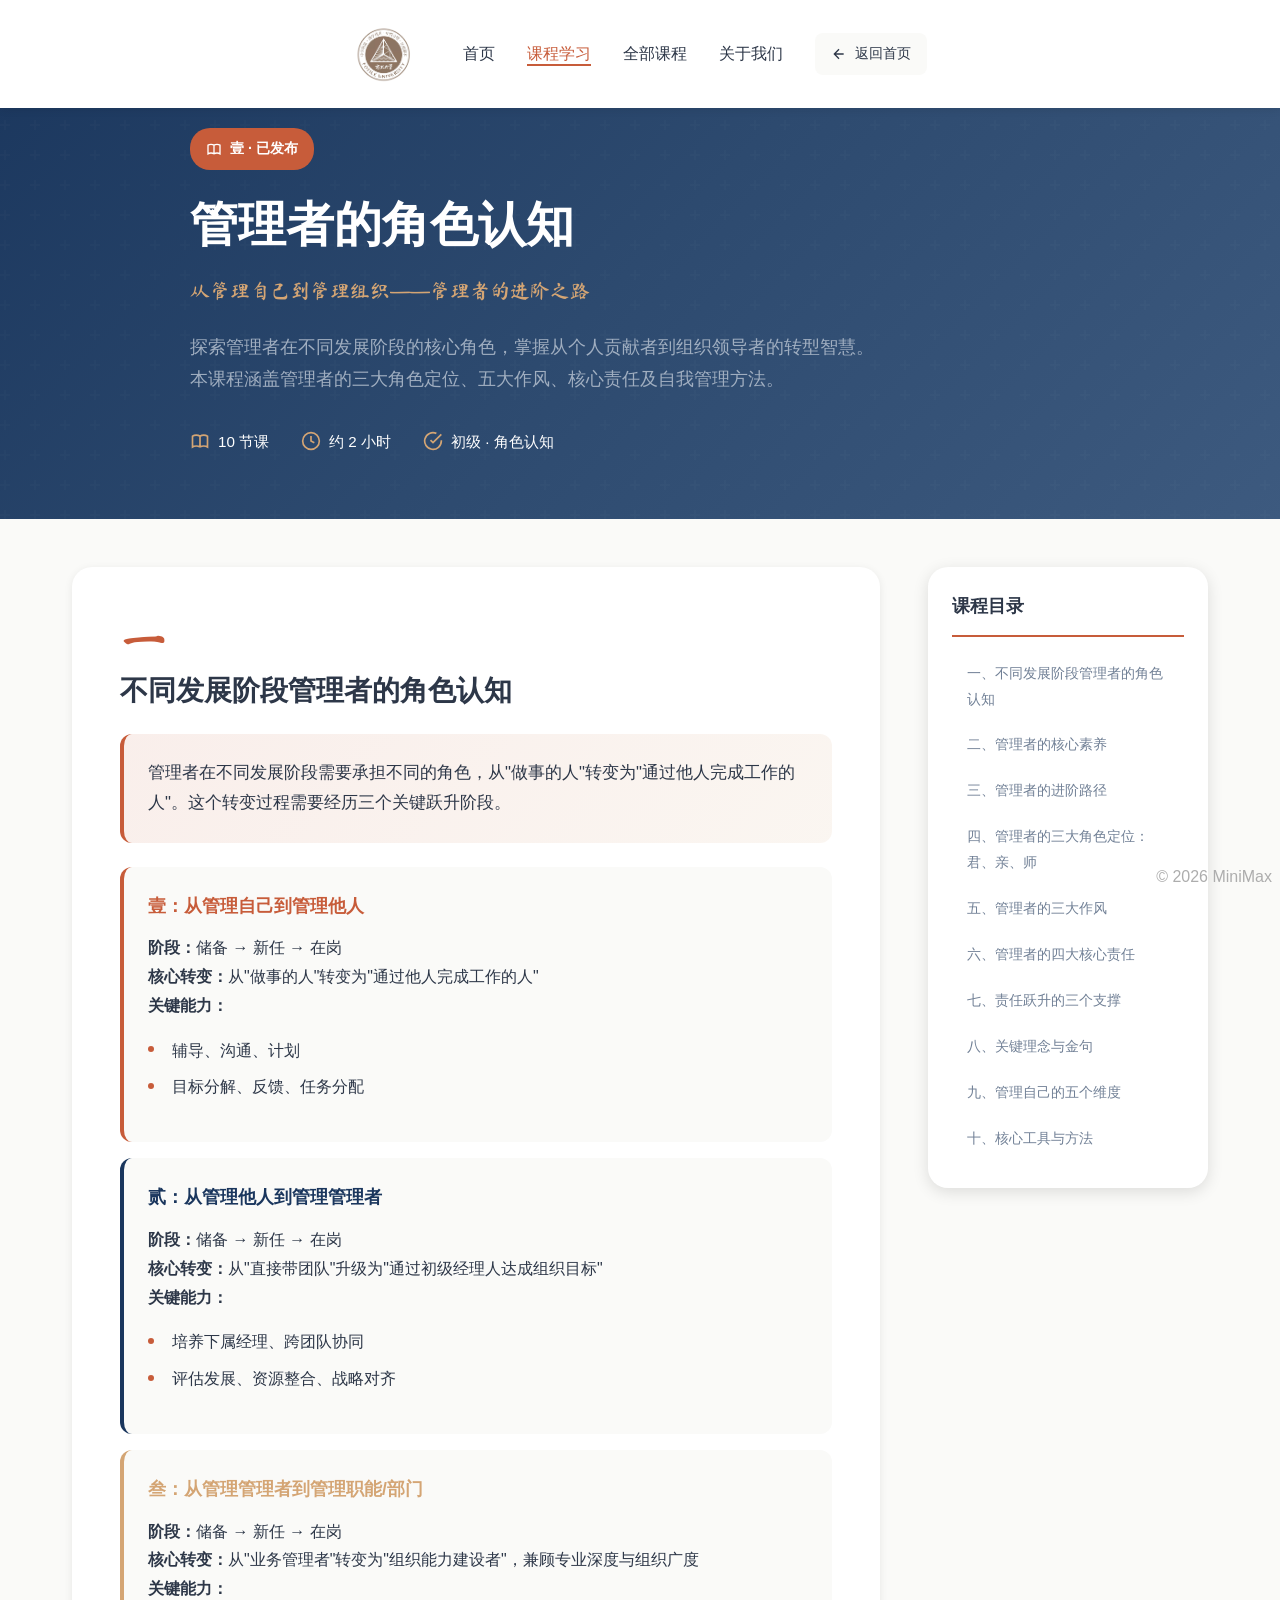
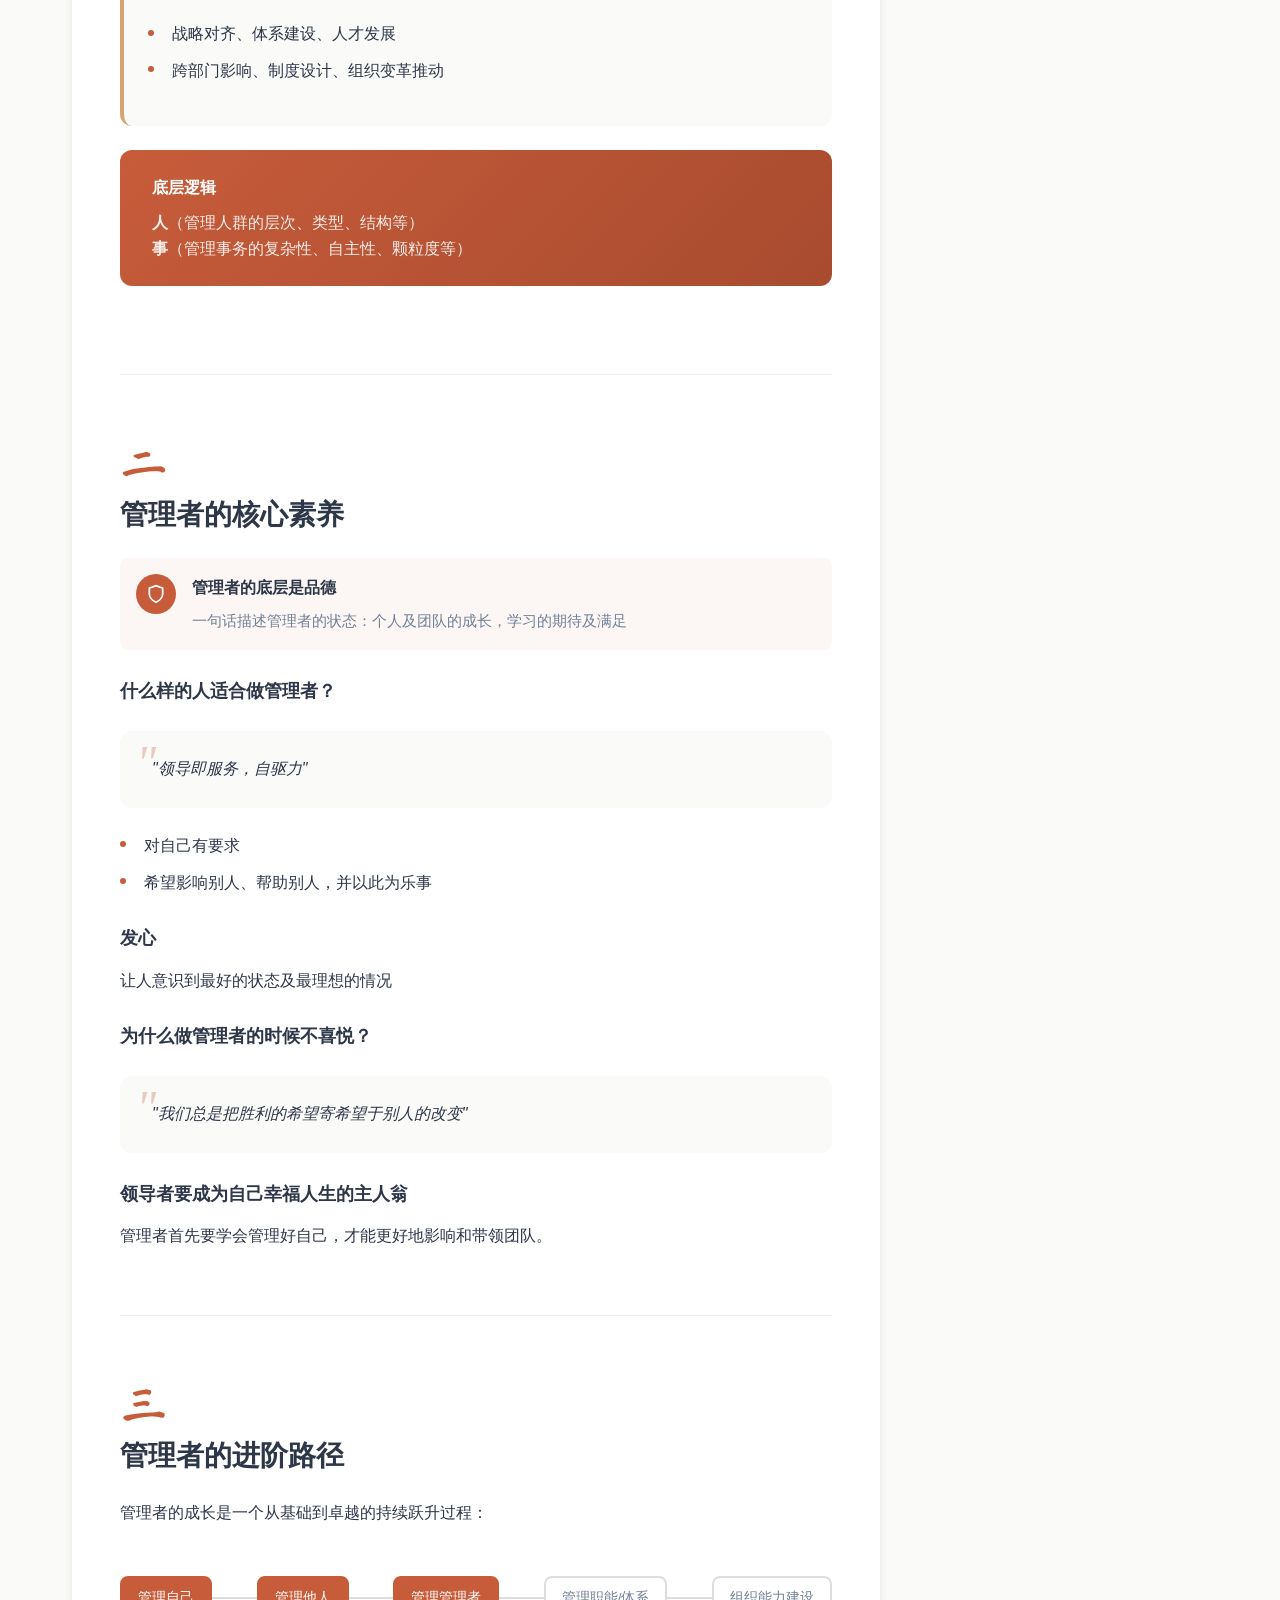
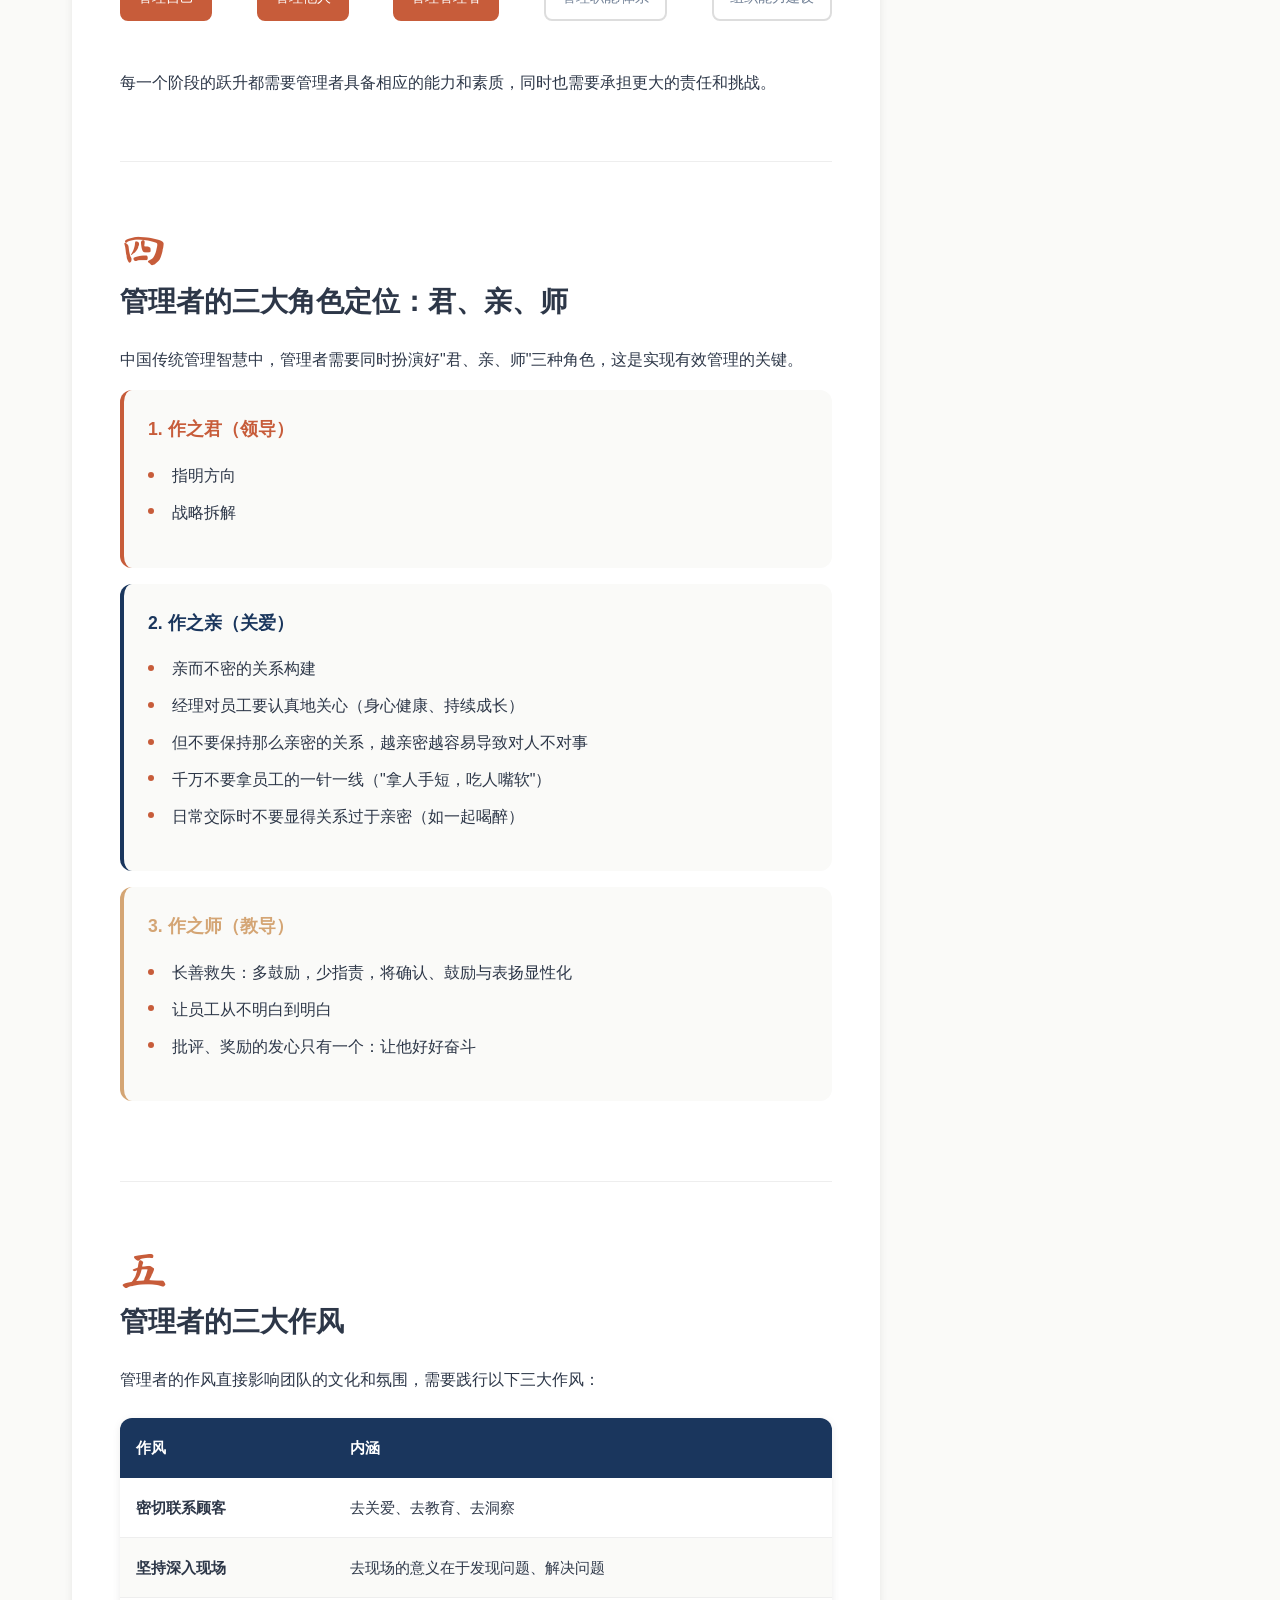
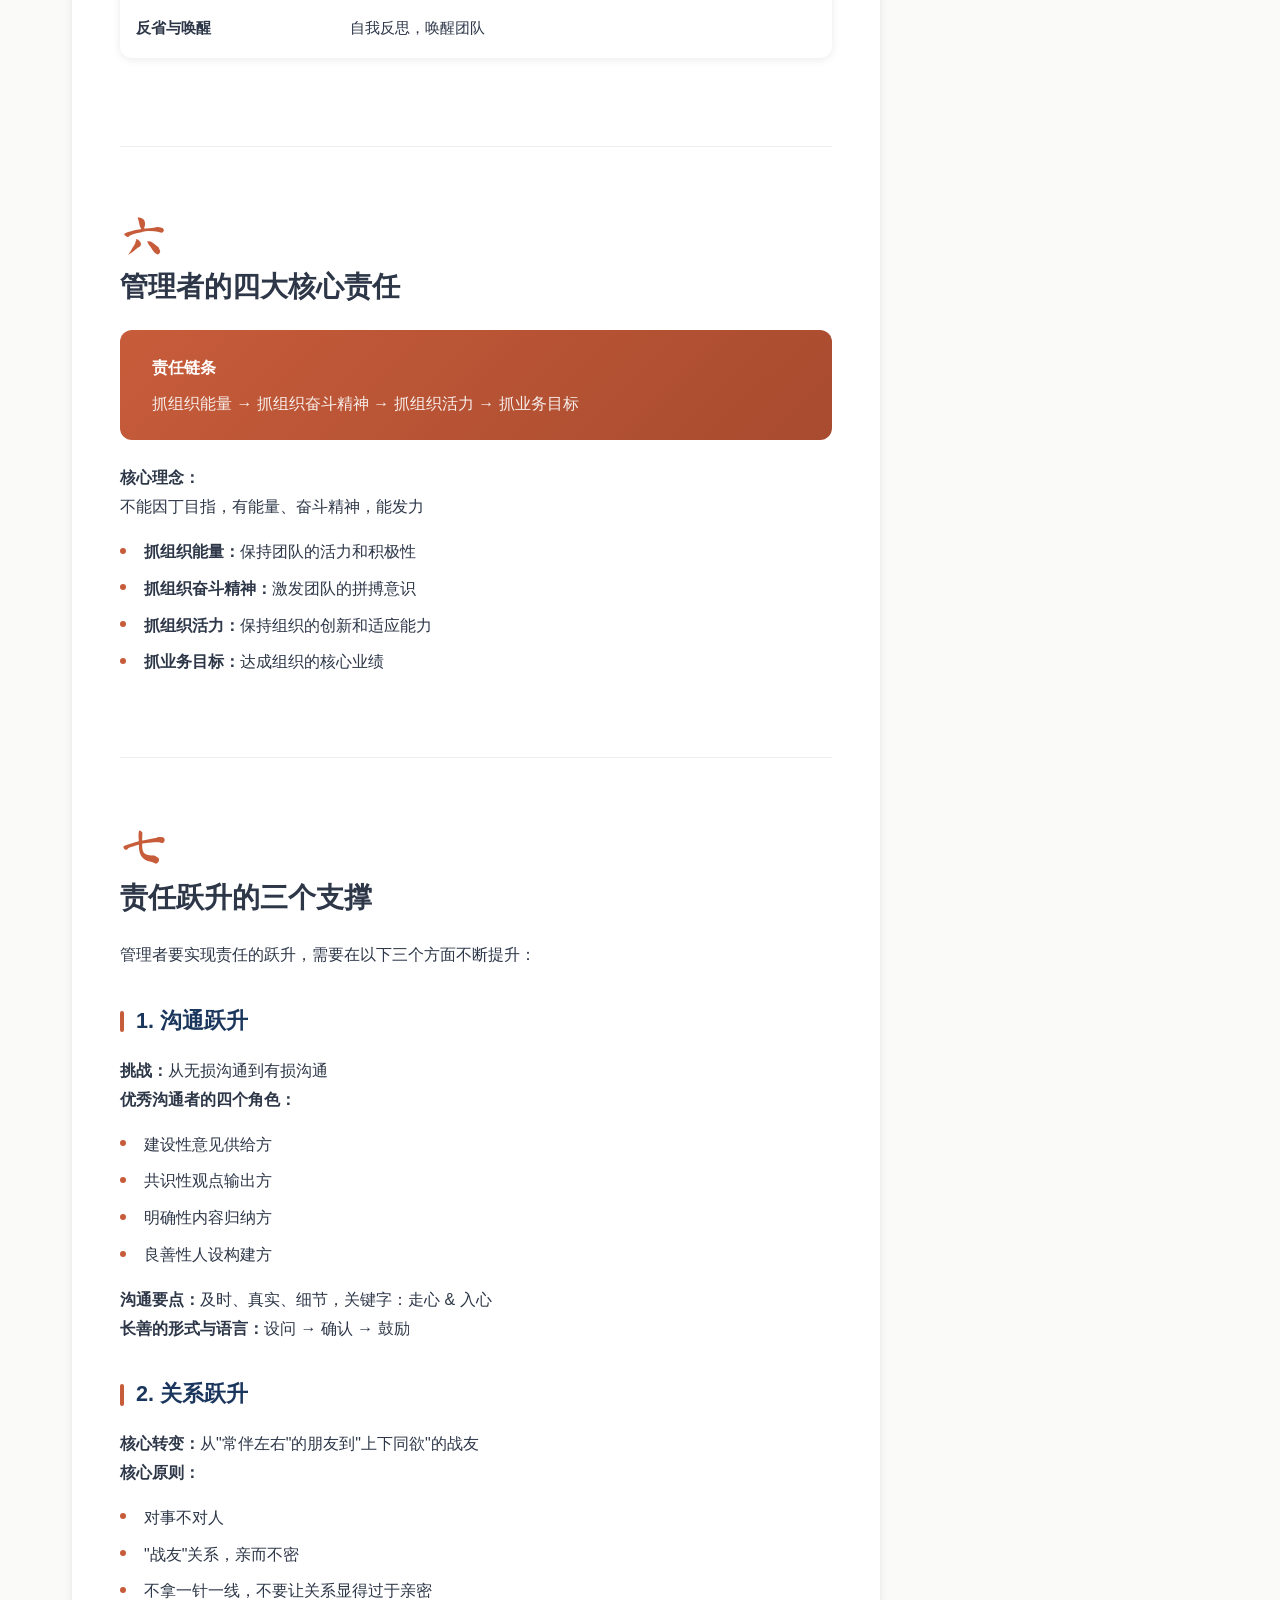
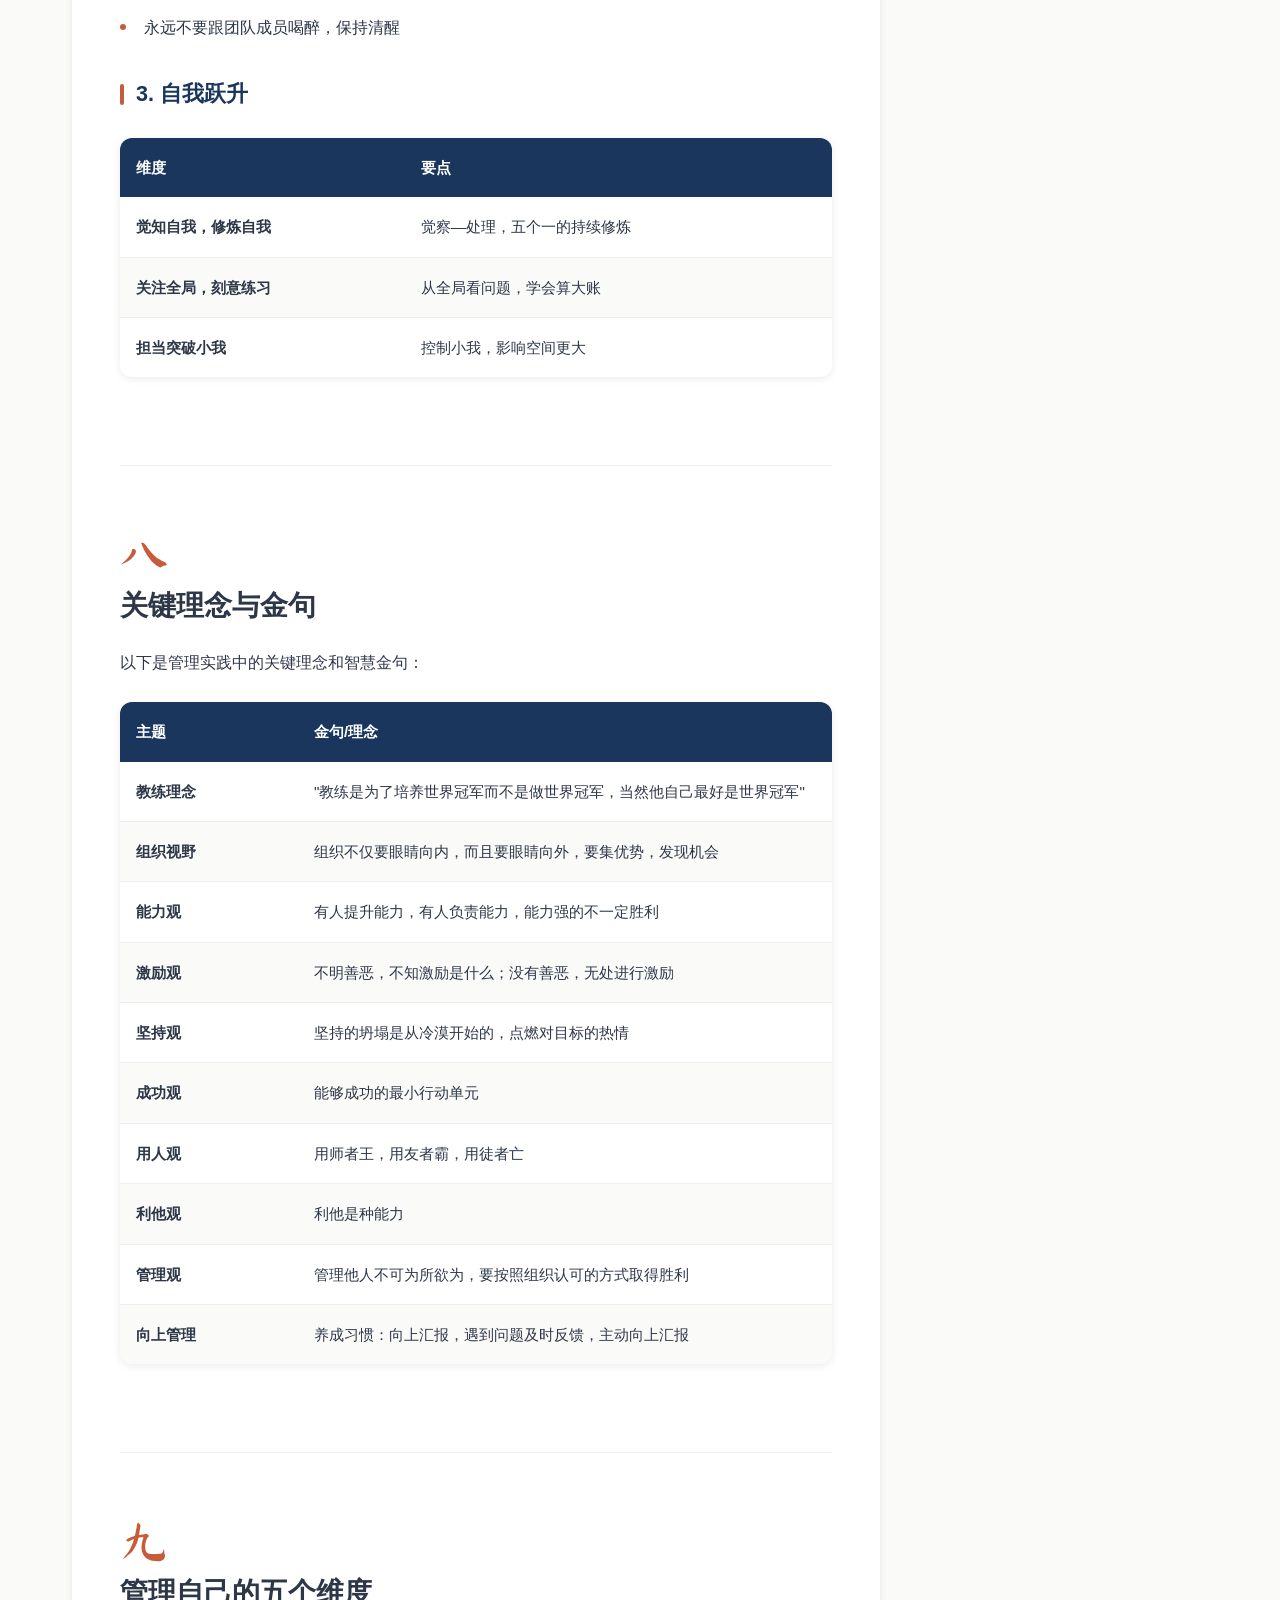
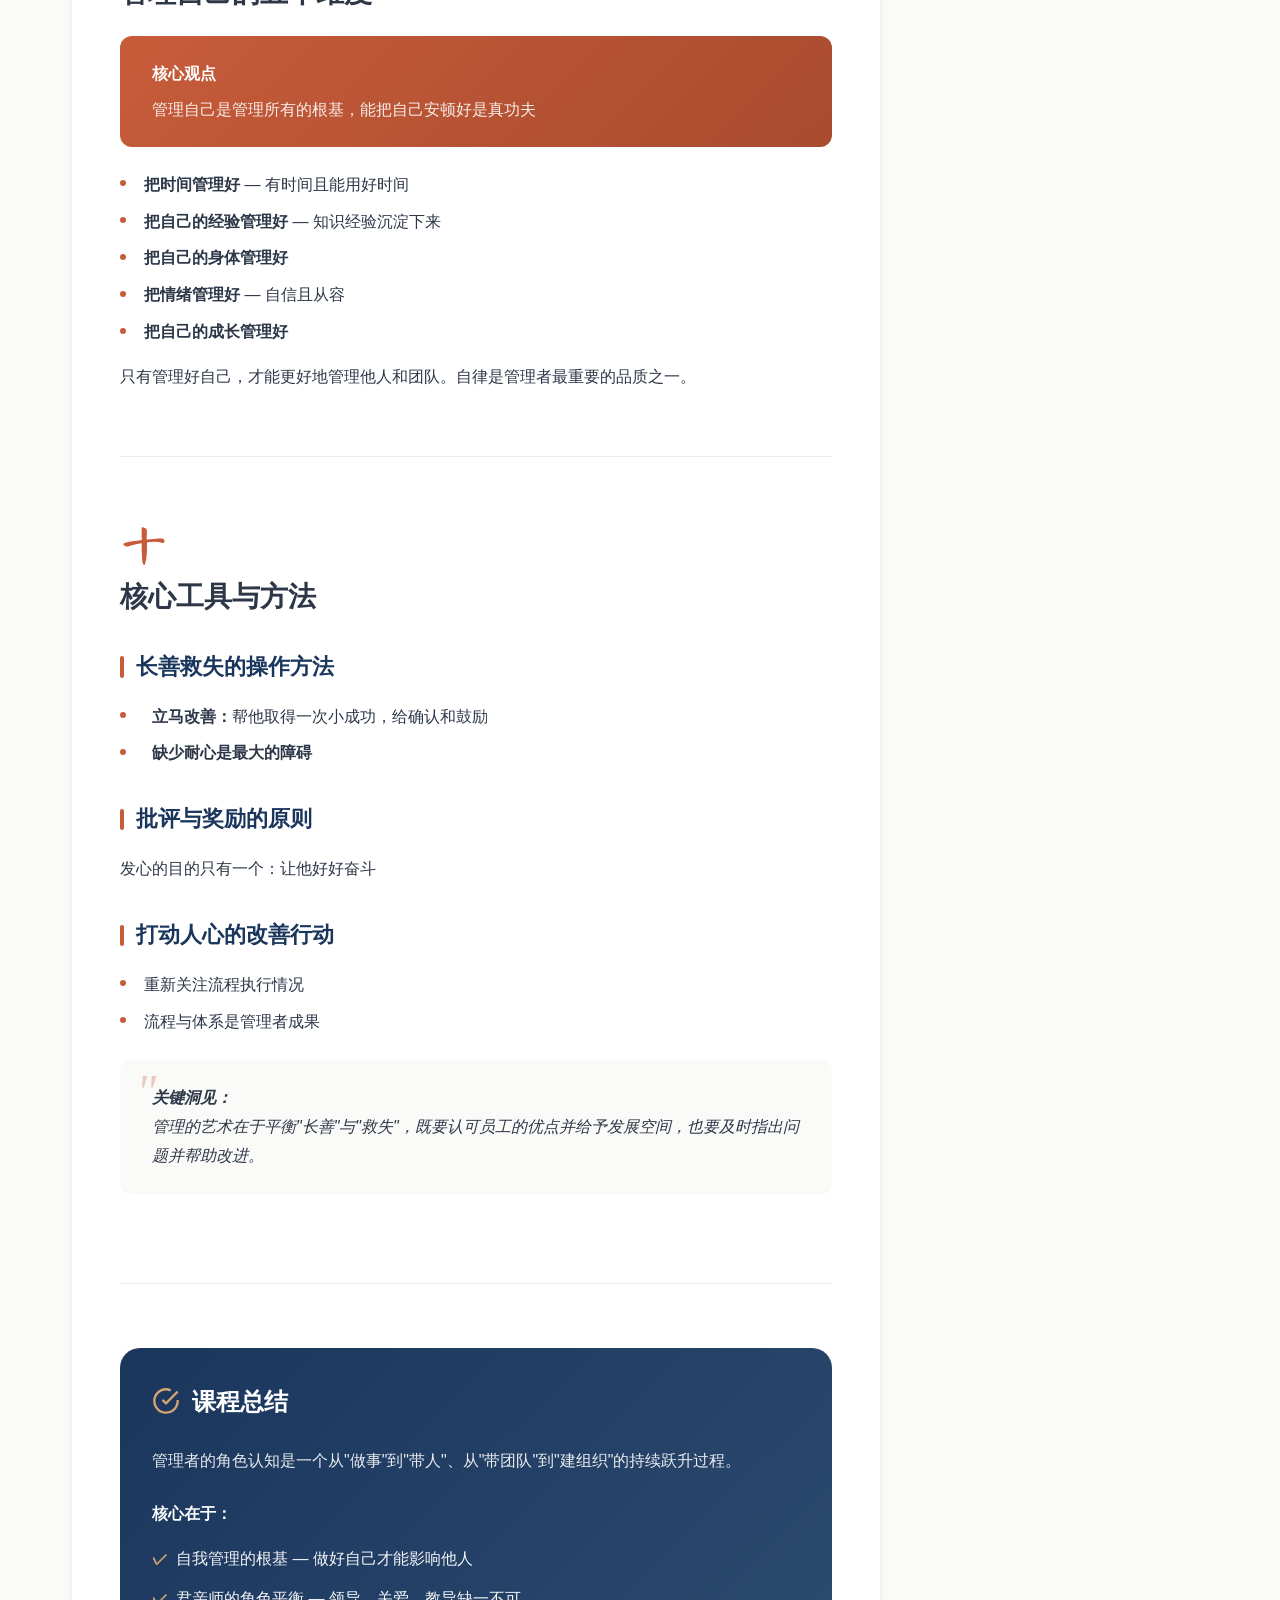
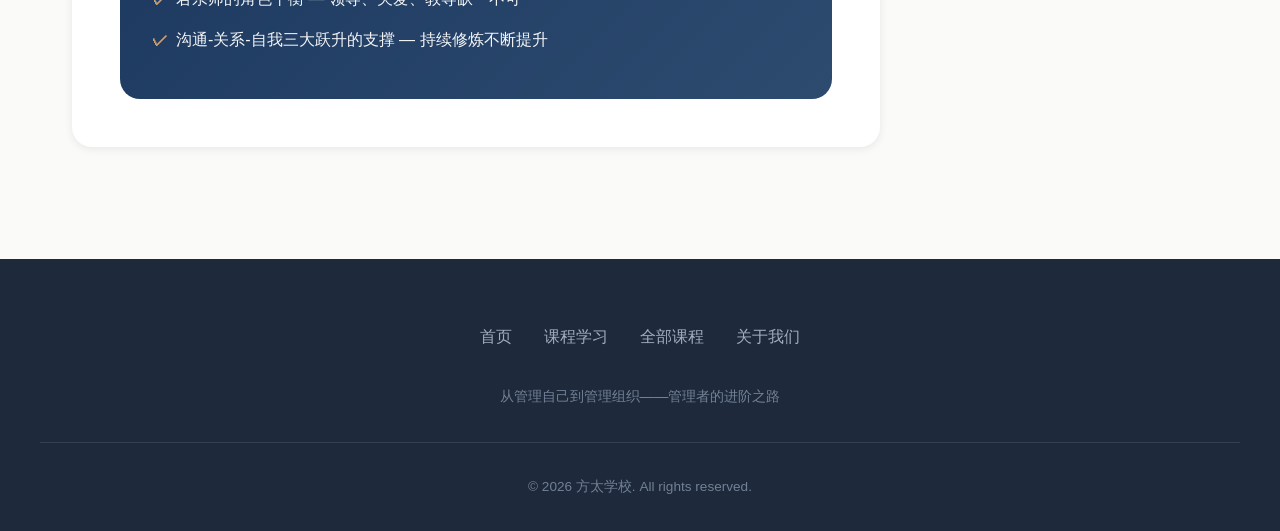
==== commit 9a499a31: "更新顶部和底部logo及文字样式" ====
--- a/course/index.html
+++ b/course/index.html
@@ -52,7 +52,7 @@
             left: 0;
             right: 0;
             z-index: 1000;
-            padding: 1rem 2rem;
+            padding: 1.5rem 0;
             transition: var(--transition);
             background: var(--white);
             box-shadow: var(--shadow-sm);
@@ -62,8 +62,10 @@
             max-width: 1200px;
             margin: 0 auto;
             display: flex;
-            justify-content: space-between;
+            justify-content: center;
             align-items: center;
+            gap: 3rem;
+            padding: 0 2rem;
         }
 
         .nav-brand {
@@ -784,12 +786,7 @@
     <nav class="navbar">
         <div class="nav-container">
             <a href="../index.html" class="nav-brand">
-                <svg viewBox="0 0 40 40" fill="none" xmlns="http://www.w3.org/2000/svg">
-                    <circle cx="20" cy="20" r="18" stroke="currentColor" stroke-width="2"/>
-                    <path d="M12 20L20 12L28 20L20 28L12 20Z" fill="currentColor"/>
-                    <circle cx="20" cy="20" r="4" fill="currentColor"/>
-                </svg>
-                <span>方太领导力</span>
+                <img src="../asset/logo.jpeg" alt="方太领导力" style="height: 60px;">
             </a>
             <ul class="nav-links">
                 <li><a href="../index.html">首页</a></li>
@@ -1252,14 +1249,7 @@
     <!-- Footer -->
     <footer class="footer">
         <div class="footer-content">
-            <div class="footer-brand">
-                <svg viewBox="0 0 40 40" fill="none" xmlns="http://www.w3.org/2000/svg">
-                    <circle cx="20" cy="20" r="18" stroke="currentColor" stroke-width="2"/>
-                    <path d="M12 20L20 12L28 20L20 28L12 20Z" fill="currentColor"/>
-                    <circle cx="20" cy="20" r="4" fill="currentColor"/>
-                </svg>
-                <span>方太学校</span>
-            </div>
+
             <div class="footer-links">
                 <a href="../index.html">首页</a>
                 <a href="index.html">课程学习</a>
